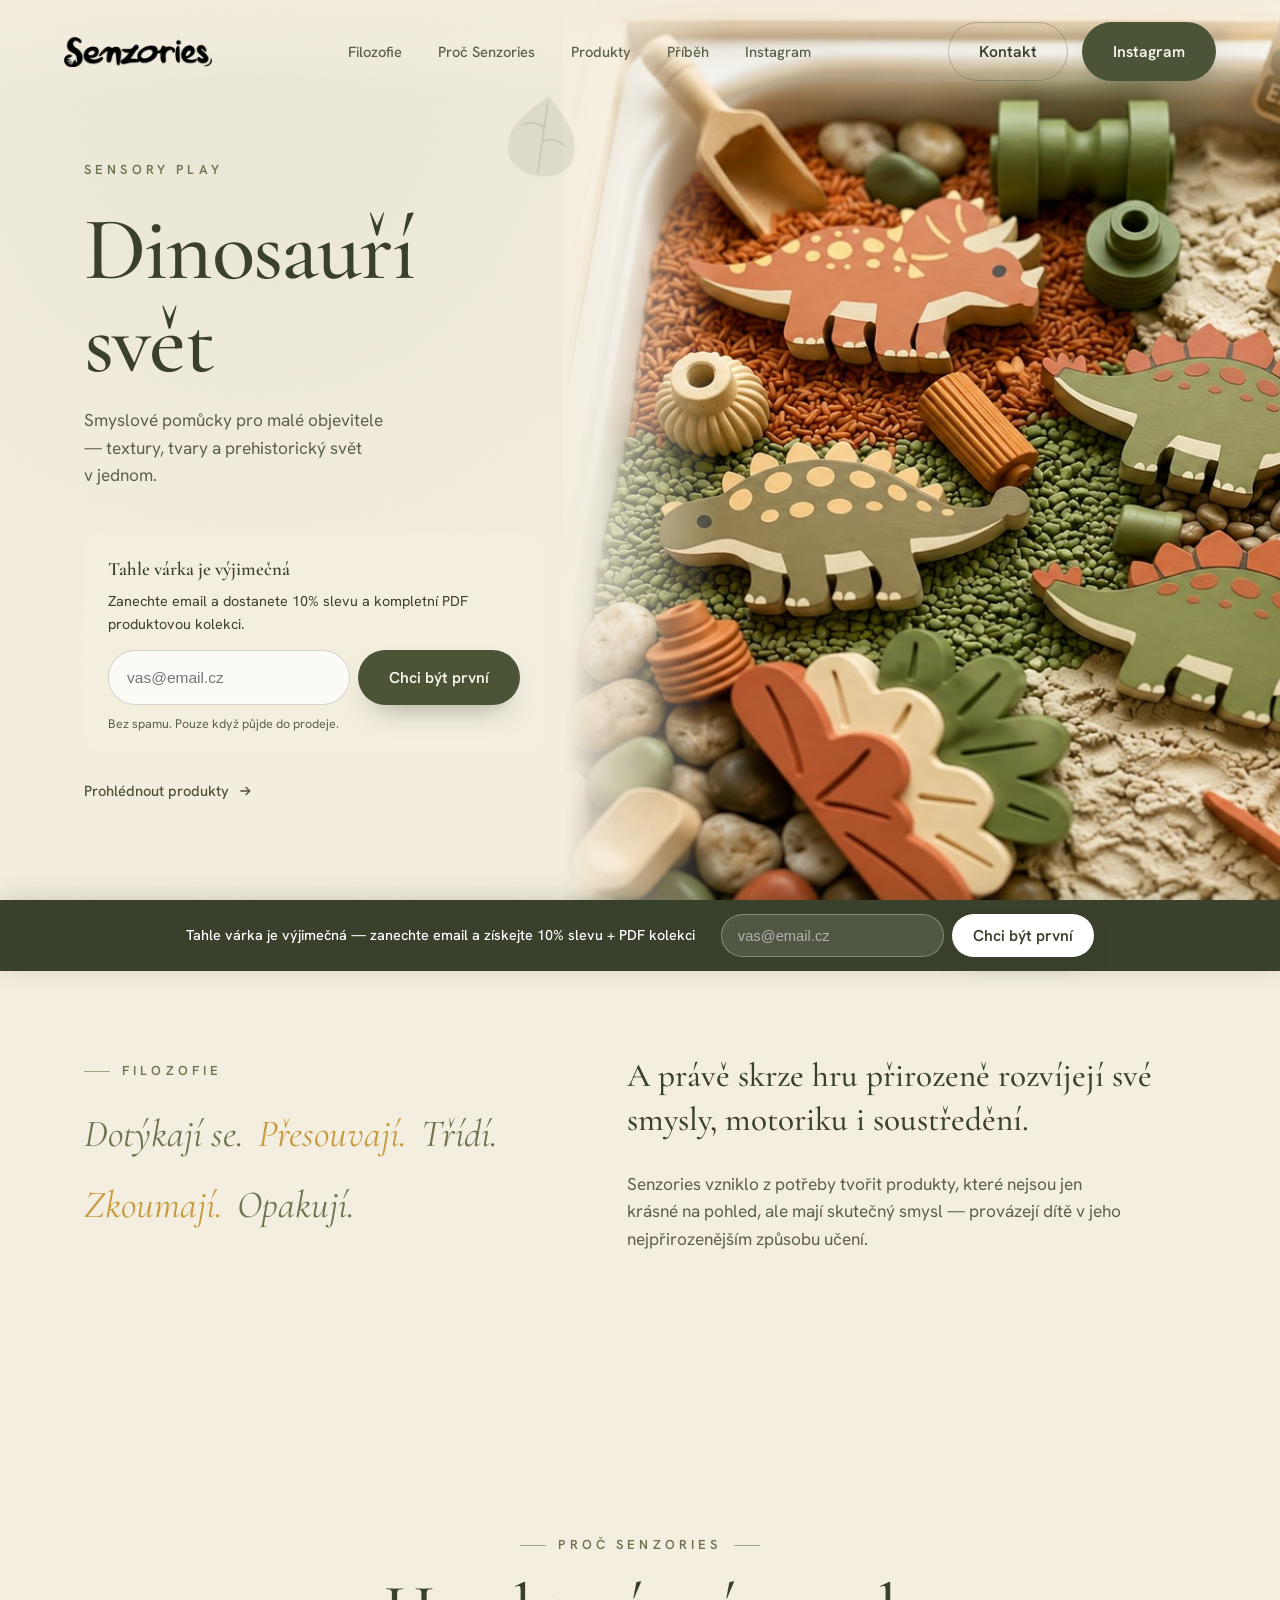
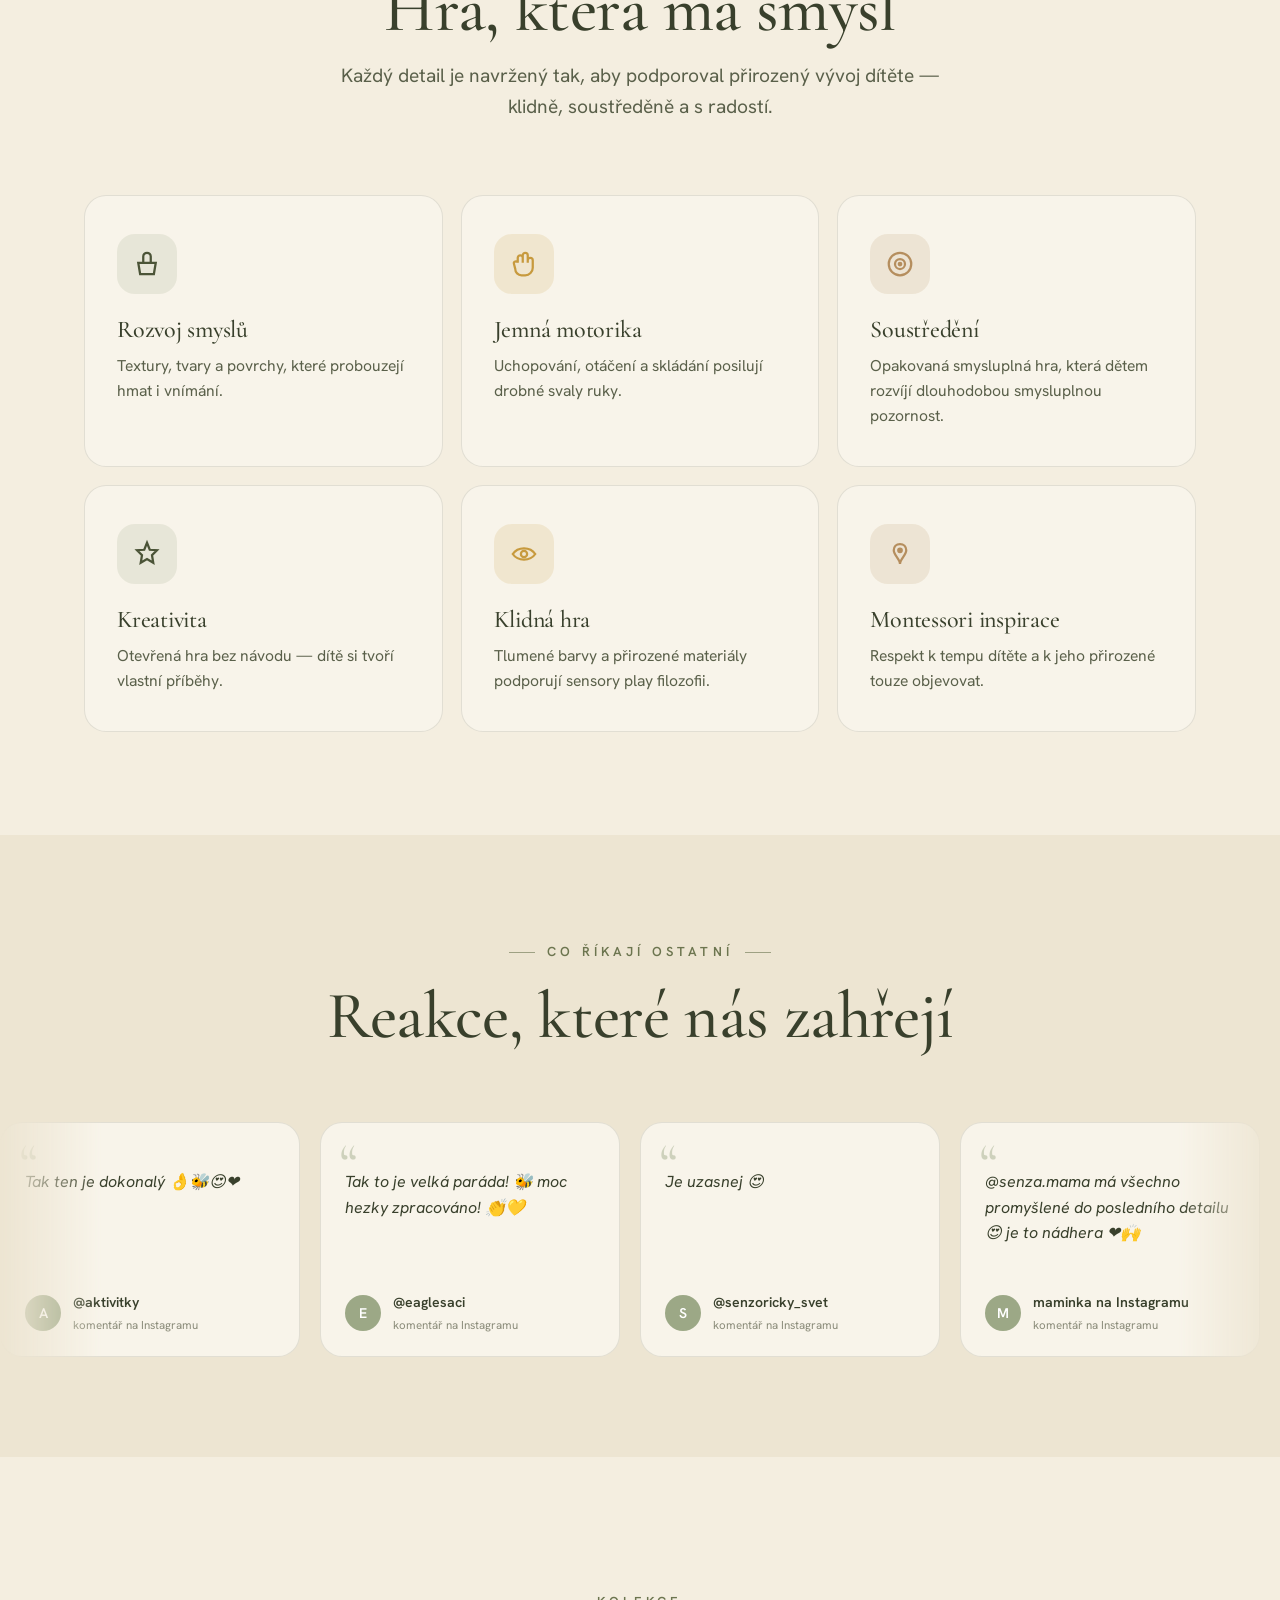
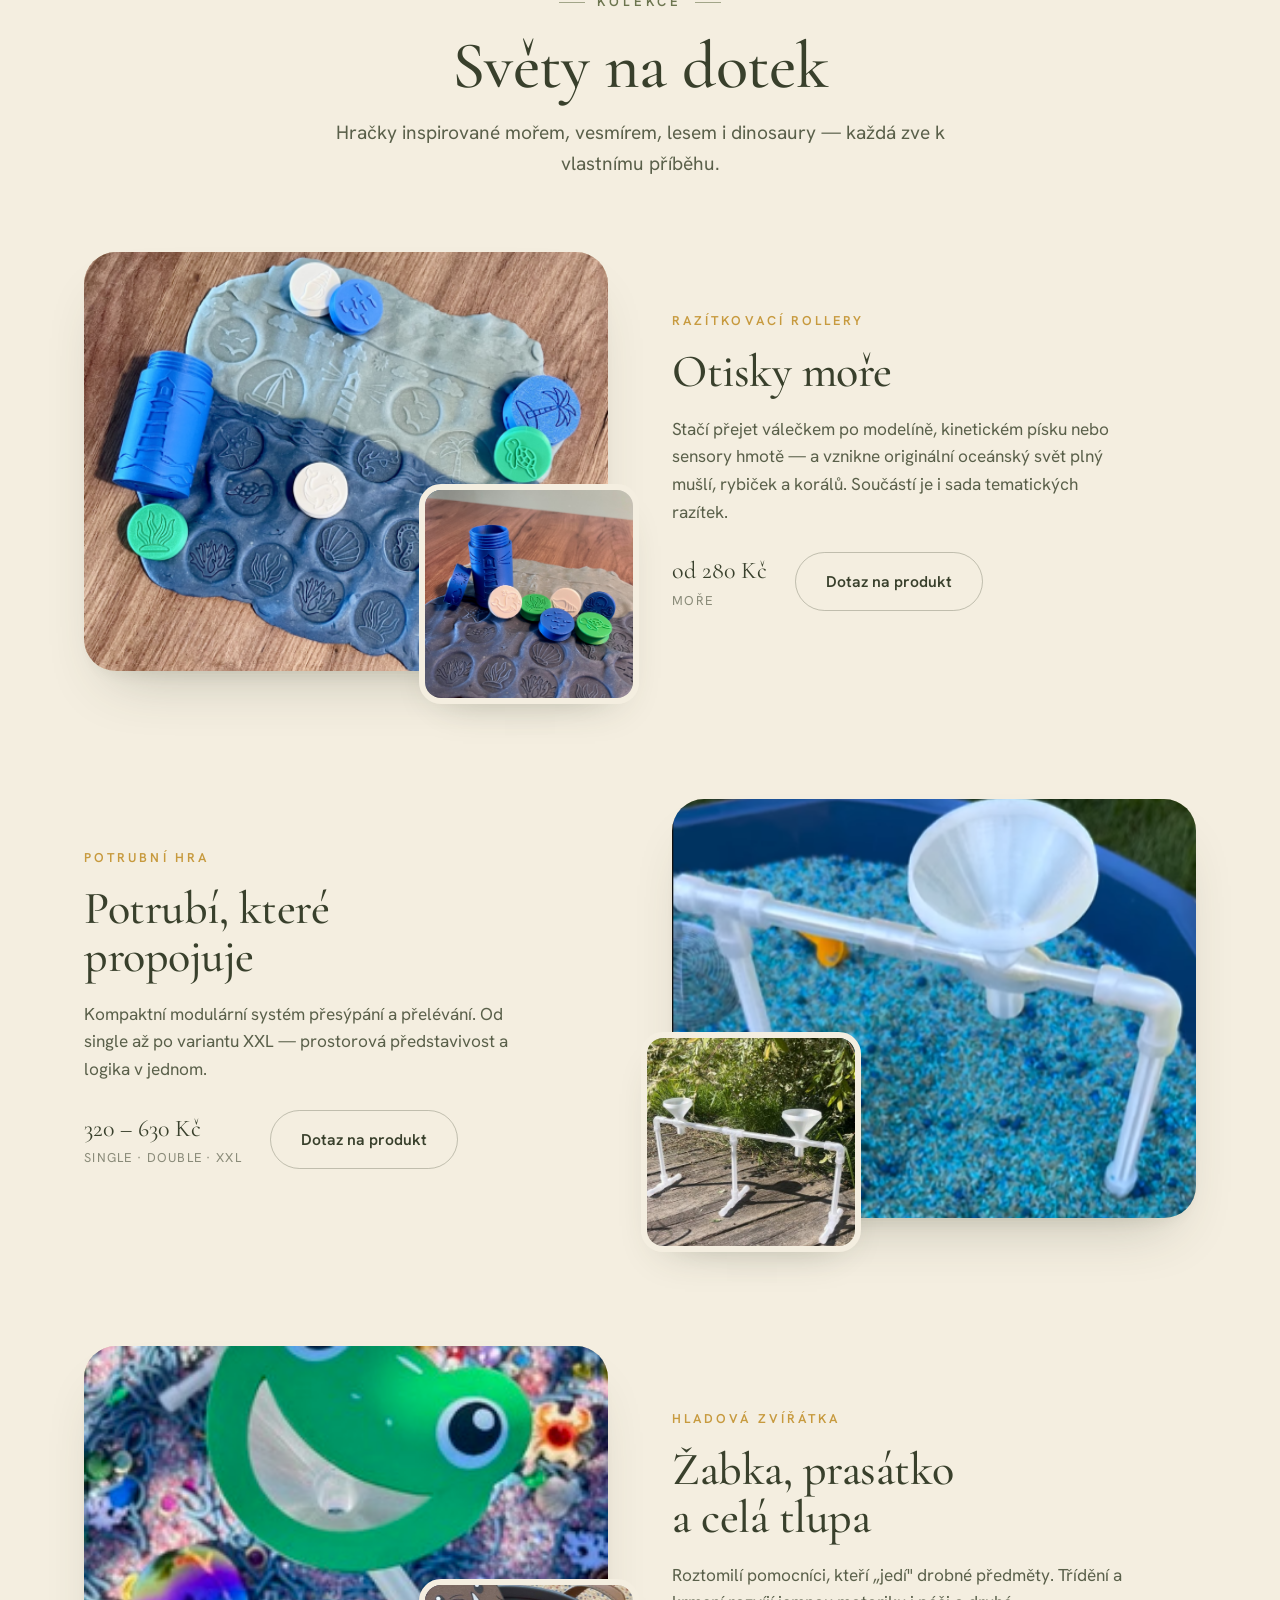
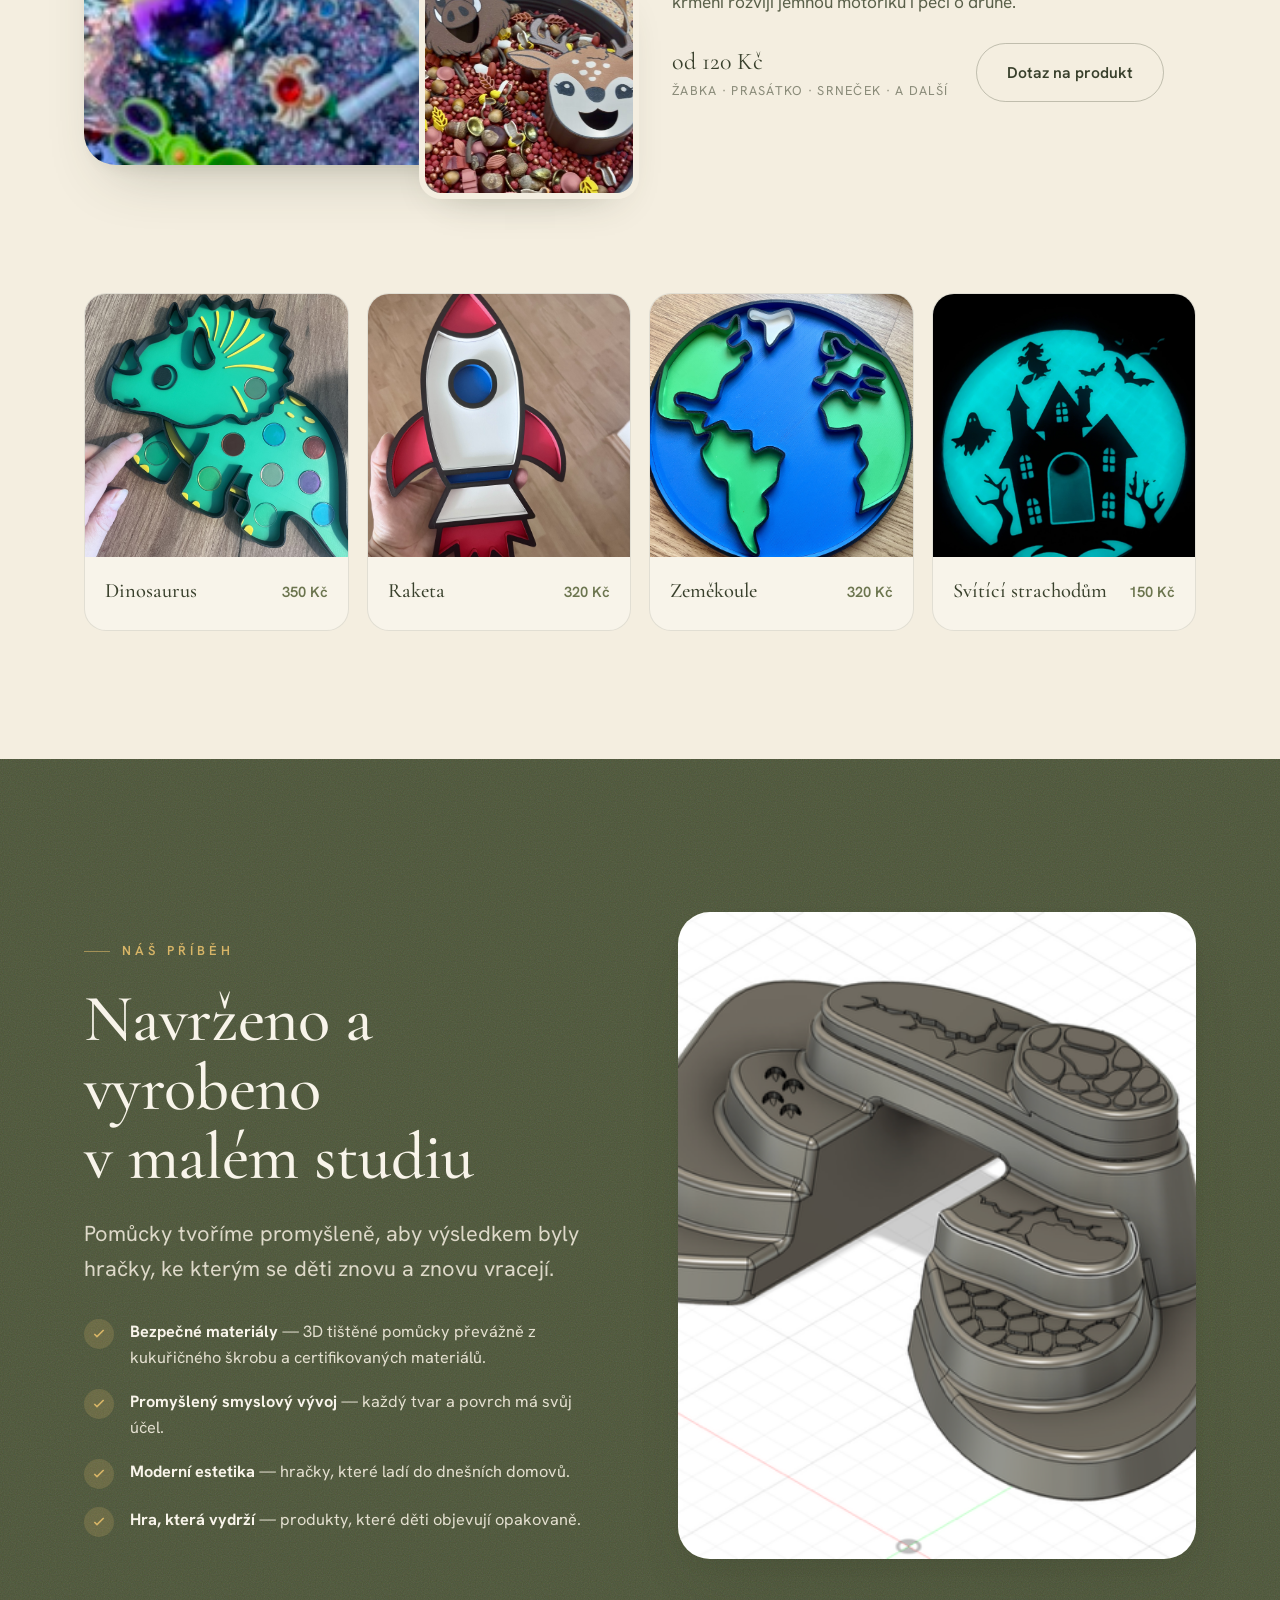
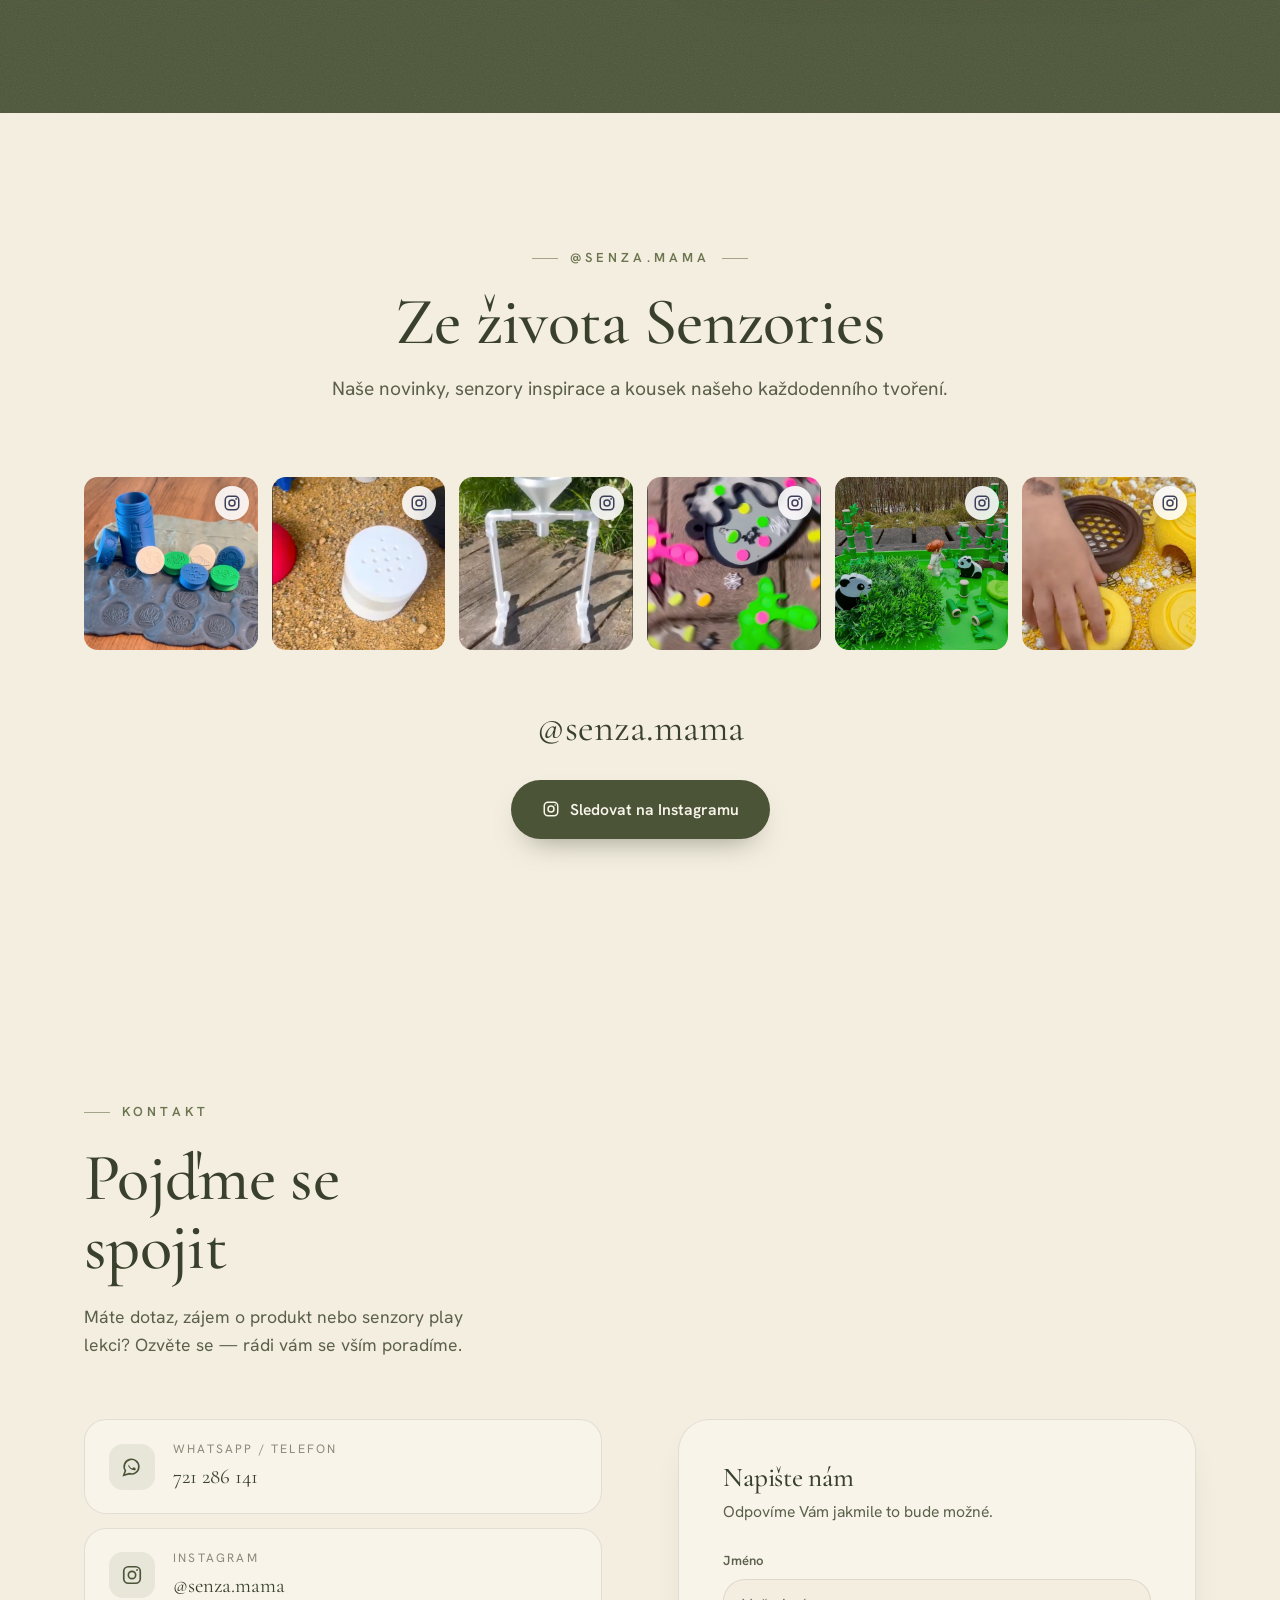
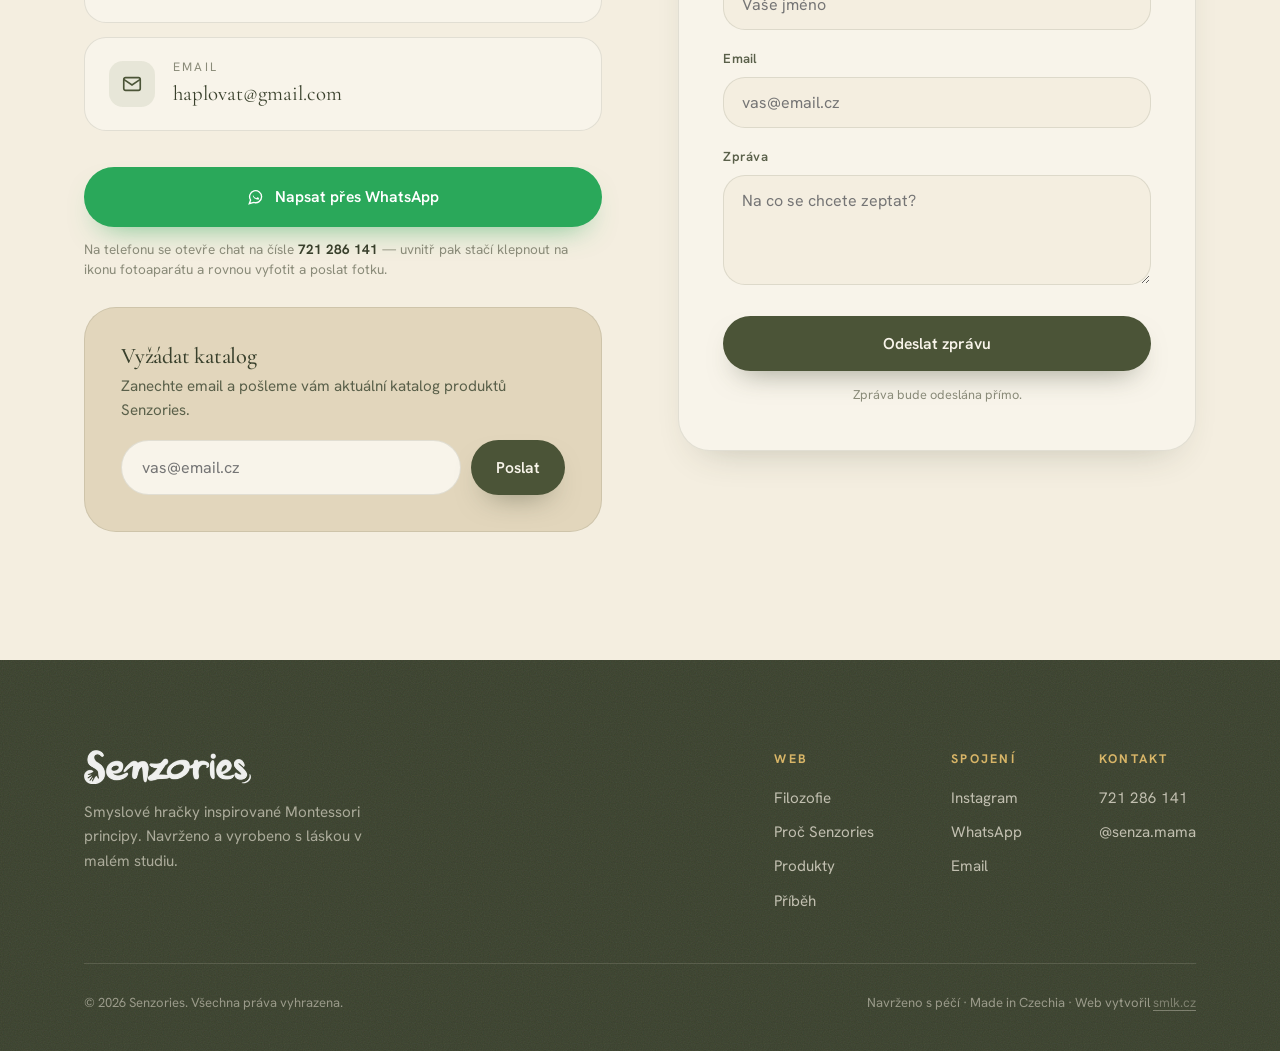
==== index.html @ 8b0cc053 "Oprava katalogového formuláře — přesměrování na dekujeme.html s PDF Co-Authored-By: Claude Sonnet 4." ====
<!DOCTYPE html>
<html lang="cs">
<head>
<!-- Google tag (gtag.js) -->
<script async src="https://www.googletagmanager.com/gtag/js?id=G-P4Y4MSS44J"></script>
<script>
  window.dataLayer = window.dataLayer || [];
  function gtag(){dataLayer.push(arguments);}
  gtag('js', new Date());
  gtag('config', 'G-P4Y4MSS44J');
</script>
<meta charset="UTF-8">
<meta name="viewport" content="width=device-width, initial-scale=1.0">
<title>Senzories — Smyslové hračky inspirované Montessori</title>
<meta name="description" content="Senzories — smyslové a tactilní hračky inspirované Montessori principy. Navrženo a vyrobeno v malém studiu pro dětskou zvídavost, soustředění a radost z objevování.">
<link rel="canonical" href="https://senzories.cz/">
<meta name="theme-color" content="#F4EEE0">
<link rel="icon" href="assets/logo.png" type="image/png">
<!-- Open Graph -->
<meta property="og:type" content="website">
<meta property="og:url" content="https://senzories.cz/">
<meta property="og:title" content="Senzories — Smyslové hračky inspirované Montessori">
<meta property="og:description" content="Smyslové a tactilní hračky pro malé objevitele. Navrženo a vyrobeno v malém studiu s láskou.">
<meta property="og:image" content="https://senzories.cz/assets/hero-dino.jpg">
<meta property="og:image:width" content="1078">
<meta property="og:image:height" content="931">
<meta property="og:locale" content="cs_CZ">
<!-- Twitter / X -->
<meta name="twitter:card" content="summary_large_image">
<meta name="twitter:title" content="Senzories — Smyslové hračky inspirované Montessori">
<meta name="twitter:description" content="Smyslové a tactilní hračky pro malé objevitele. Navrženo a vyrobeno v malém studiu s láskou.">
<meta name="twitter:image" content="https://senzories.cz/assets/hero-dino.jpg">
<!-- Schema.org -->
<script type="application/ld+json">
{
  "@context": "https://schema.org",
  "@type": "LocalBusiness",
  "name": "Senzories",
  "description": "Smyslové a tactilní hračky inspirované Montessori principy. Navrženo a vyrobeno v malém studiu.",
  "url": "https://senzories.cz/",
  "image": "https://senzories.cz/assets/hero-dino.jpg",
  "sameAs": ["https://www.instagram.com/senza.mama/"],
  "email": "pohankao@gmail.com",
  "inLanguage": "cs"
}
</script>
<template id="__bundler_thumbnail" data-bg-color="#F4EEE0">
  <svg viewBox="0 0 1200 800" xmlns="http://www.w3.org/2000/svg">
    <rect width="1200" height="800" fill="#F4EEE0"/>
    <path d="M600 150C520 230 448 294 448 390c0 72 56 128 152 128s152-56 152-128c0-96-72-160-152-240Z" fill="#9CA886" opacity="0.6"/>
    <path d="M600 190v300" stroke="#4B5437" stroke-width="6" opacity="0.5"/>
    <text x="600" y="620" font-family="Georgia, serif" font-size="86" font-style="italic" fill="#39402C" text-anchor="middle">Senzories</text>
    <text x="600" y="680" font-family="sans-serif" font-size="26" letter-spacing="8" fill="#6C754F" text-anchor="middle">SMYSLOVÉ HRAČKY</text>
  </svg>
</template>
<link rel="stylesheet" href="styles.css">
<script src="assets/image-slot.js"></script>
</head>
<body>

<!-- ============ STICKY CTA BAR ============ -->
<div class="sticky-bar" id="stickyBar" aria-hidden="true">
  <p class="sticky-bar-text">Tahle várka je výjimečná — zanechte email a získejte 10% slevu + PDF kolekci</p>
  <form class="sticky-bar-form" id="stickyBarForm" name="newsletter-sticky" method="POST" action="/dekujeme.html" data-netlify="true" netlify-honeypot="bot-field">
    <input type="hidden" name="form-name" value="newsletter-sticky">
    <input type="hidden" name="subject" value="Dinopark 30.5.2026">
    <p class="hidden"><label>Nevyplňujte<input name="bot-field" title="Nevyplňujte"></label></p>
    <input type="email" name="email" placeholder="vas@email.cz" required aria-label="Váš e-mail">
    <button type="submit" class="btn btn-primary">Chci být první</button>
  </form>
  <p class="sticky-bar-ok" id="stickyBarOk">Výborně! Ozveme se jako první.</p>
</div>

<!-- ============ NAV ============ -->
<nav class="nav">
  <a class="nav-logo" href="#domov"><img src="assets/logo.png" alt="Senzories"></a>
  <div class="nav-links">
    <a href="#filozofie">Filozofie</a>
    <a href="#proc">Proč Senzories</a>
    <a href="#produkty">Produkty</a>
    <a href="#pribeh">Příběh</a>
    <a href="#instagram">Instagram</a>
  </div>
  <div class="nav-cta">
    <a href="#kontakt" class="btn btn-ghost">Kontakt</a>
    <a href="https://www.instagram.com/senza.mama/" target="_blank" rel="noopener" class="btn btn-primary">Instagram</a>
    <button class="nav-burger" aria-label="Menu" aria-expanded="false"><span></span><span></span><span></span></button>
  </div>
</nav>
<div class="nav-mobile" id="navMobile" aria-hidden="true">
  <a href="#filozofie">Filozofie</a>
  <a href="#proc">Proč Senzories</a>
  <a href="#produkty">Produkty</a>
  <a href="#pribeh">Příběh</a>
  <a href="#instagram">Instagram</a>
  <a href="#kontakt" class="btn btn-primary nav-mobile-cta">Kontakt</a>
</div>

<!-- ============ HERO ============ -->
<header class="hero" id="domov">
  <div class="hero-photo reveal">
    <img src="assets/hero-dino.jpg" alt="Smyslový tác Dinosauří svět — 3D tištěné hračky">
  </div>

  <svg class="hero-leaf leaf-a float" data-par="0.05" data-rot="rotate(8deg)" viewBox="0 0 100 100" fill="none" aria-hidden="true">
    <path d="M50 4C30 24 12 40 12 64c0 18 14 32 38 32s38-14 38-32C88 40 70 24 50 4Z" fill="currentColor" opacity="0.45"/>
    <path d="M50 12v80M50 40c-10-6-18-4-26 2M50 56c10-6 18-4 26 2" stroke="#4B5437" stroke-width="1.6" opacity="0.4"/>
  </svg>

  <div class="wrap">
    <div class="hero-copy">
      <span class="eyebrow reveal" style="--no-line:1">Sensory play</span>
      <h1 class="display reveal d1">Dinosauří<br>svět</h1>
      <p class="lead reveal d2">Smyslové pomůcky pro malé objevitele — textury, tvary a prehistorický svět v jednom.</p>

      <div class="hero-signup reveal d3">
        <p class="hero-signup-title">Tahle várka je výjimečná</p>
        <p class="hero-signup-label">Zanechte email a dostanete 10% slevu a kompletní PDF produktovou kolekci.</p>
        <form class="hero-signup-form" id="heroSignupForm" name="newsletter" method="POST" action="/dekujeme.html" data-netlify="true" netlify-honeypot="bot-field">
          <input type="hidden" name="form-name" value="newsletter">
          <input type="hidden" name="subject" value="Dinopark 30.5.2026">
          <p class="hidden"><label>Nevyplňujte<input name="bot-field" title="Nevyplňujte"></label></p>
          <input type="email" name="email" placeholder="vas@email.cz" required aria-label="Váš e-mail">
          <button type="submit" class="btn btn-primary">Chci být první</button>
        </form>
        <p class="hero-signup-note">Bez spamu. Pouze když půjde do prodeje.</p>
        <p class="hero-signup-ok" id="heroSignupOk">Výborně! Ozveme se jako první. 🎉</p>
      </div>

      <a href="#produkty" class="hero-link reveal d4">
        Prohlédnout produkty
        <svg viewBox="0 0 24 24" fill="none" stroke="currentColor" stroke-width="2" aria-hidden="true"><path d="M5 12h14M13 6l6 6-6 6"/></svg>
      </a>
    </div>
  </div>
</header>

<!-- ============ PHILOSOPHY ============ -->
<section class="philosophy" id="filozofie">
  <div class="wrap">
    <div class="phil-grid">
      <div class="reveal">
        <span class="eyebrow">Filozofie</span>
        <div class="verbs">
          <span class="verb">Dotýkají se.</span>
          <span class="verb">Přesouvají.</span>
          <span class="verb">Třídí.</span>
          <span class="verb">Zkoumají.</span>
          <span class="verb">Opakují.</span>
        </div>
      </div>
      <div class="reveal d1">
        <p class="phil-quote">A právě skrze hru přirozeně rozvíjejí své smysly, motoriku i soustředění.</p>
        <p class="phil-sub">Senzories vzniklo z potřeby tvořit produkty, které nejsou jen krásné na pohled, ale mají skutečný smysl — provázejí dítě v jeho nejpřirozenějším způsobu učení.</p>
      </div>
    </div>
  </div>
</section>

<!-- ============ BENEFITS ============ -->
<section class="benefits" id="proc">
  <div class="wrap">
    <div class="section-head">
      <span class="eyebrow reveal">Proč Senzories</span>
      <h2 class="h2 reveal d1">Hra, která má smysl</h2>
      <p class="lead reveal d2">Každý detail je navržený tak, aby podporoval přirozený vývoj dítěte — klidně, soustředěně a s radostí.</p>
    </div>
    <div class="bene-grid">
      <div class="bene-card reveal">
        <div class="bene-ic"><svg viewBox="0 0 24 24" fill="none" stroke="currentColor" stroke-width="1.8"><path d="M9 11V6a3 3 0 0 1 6 0v5M5 11h14l-1.5 9h-11L5 11Z"/></svg></div>
        <h3>Rozvoj smyslů</h3>
        <p>Textury, tvary a povrchy, které probouzejí hmat i vnímání.</p>
      </div>
      <div class="bene-card reveal d1">
        <div class="bene-ic"><svg viewBox="0 0 24 24" fill="none" stroke="currentColor" stroke-width="1.8"><path d="M7 11V7a2 2 0 0 1 4 0M11 11V5a2 2 0 0 1 4 0v6M15 9a2 2 0 0 1 4 0v6a6 6 0 0 1-6 6H10a5 5 0 0 1-5-5l-1-4a1.5 1.5 0 0 1 3-1"/></svg></div>
        <h3>Jemná motorika</h3>
        <p>Uchopování, otáčení a skládání posilují drobné svaly ruky.</p>
      </div>
      <div class="bene-card reveal d2">
        <div class="bene-ic"><svg viewBox="0 0 24 24" fill="none" stroke="currentColor" stroke-width="1.8"><circle cx="12" cy="12" r="9"/><circle cx="12" cy="12" r="4"/><circle cx="12" cy="12" r="1" fill="currentColor"/></svg></div>
        <h3>Soustředění</h3>
        <p>Opakovaná smysluplná hra, která dětem rozvíjí dlouhodobou smysluplnou pozornost.</p>
      </div>
      <div class="bene-card reveal">
        <div class="bene-ic"><svg viewBox="0 0 24 24" fill="none" stroke="currentColor" stroke-width="1.8"><path d="M12 3l2.2 5.6L20 9l-4 4 1 6-5-3-5 3 1-6-4-4 5.8-.4L12 3Z"/></svg></div>
        <h3>Kreativita</h3>
        <p>Otevřená hra bez návodu — dítě si tvoří vlastní příběhy.</p>
      </div>
      <div class="bene-card reveal d1">
        <div class="bene-ic"><svg viewBox="0 0 24 24" fill="none" stroke="currentColor" stroke-width="1.8"><path d="M3 12c4-6 14-6 18 0-4 6-14 6-18 0Z"/><circle cx="12" cy="12" r="2.5"/></svg></div>
        <h3>Klidná hra</h3>
        <p>Tlumené barvy a přirozené materiály podporují sensory play filozofii.</p>
      </div>
      <div class="bene-card reveal d2">
        <div class="bene-ic"><svg viewBox="0 0 24 24" fill="none" stroke="currentColor" stroke-width="1.8"><path d="M12 4c3 0 5 2 5 5 0 4-5 7-5 11 0-4-5-7-5-11 0-3 2-5 5-5Z"/><circle cx="12" cy="9" r="1.4" fill="currentColor"/></svg></div>
        <h3>Montessori inspirace</h3>
        <p>Respekt k tempu dítěte a k jeho přirozené touze objevovat.</p>
      </div>
    </div>
  </div>
</section>

<!-- ============ TESTIMONIALS ============ -->
<section class="testimonials">
  <div class="wrap">
    <div class="section-head">
      <span class="eyebrow reveal">Co říkají ostatní</span>
      <h2 class="h2 reveal d1">Reakce, které nás zahřejí</h2>
    </div>
  </div>
  <div class="testi-track-wrap">
    <div class="testi-track" id="testiTrack">
      <div class="testi-card"><p class="testi-quote">Tak ten je dokonalý 👌🐝😍❤️</p><div class="testi-author"><span class="testi-avatar">A</span><div><span class="testi-handle">@aktivitky</span><span class="testi-source">komentář na Instagramu</span></div></div></div>
      <div class="testi-card"><p class="testi-quote">Tak to je velká paráda! 🐝 moc hezky zpracováno! 👏💛</p><div class="testi-author"><span class="testi-avatar">E</span><div><span class="testi-handle">@eaglesaci</span><span class="testi-source">komentář na Instagramu</span></div></div></div>
      <div class="testi-card"><p class="testi-quote">Je uzasnej 😍</p><div class="testi-author"><span class="testi-avatar">S</span><div><span class="testi-handle">@senzoricky_svet</span><span class="testi-source">komentář na Instagramu</span></div></div></div>
      <div class="testi-card"><p class="testi-quote">@senza.mama má všechno promyšlené do posledního detailu 😍 je to nádhera ❤️🙌</p><div class="testi-author"><span class="testi-avatar">M</span><div><span class="testi-handle">maminka na Instagramu</span><span class="testi-source">komentář na Instagramu</span></div></div></div>
      <div class="testi-card"><p class="testi-quote">Tohle uklidňuje syna 😍</p><div class="testi-author"><span class="testi-avatar">M</span><div><span class="testi-handle">maminka na Instagramu</span><span class="testi-source">komentář na Instagramu</span></div></div></div>
      <div class="testi-card"><p class="testi-quote">Tak to je naprostá bomba!!! 👏👏👏😍😍😍</p><div class="testi-author"><span class="testi-avatar">M</span><div><span class="testi-handle">maminka na Instagramu</span><span class="testi-source">komentář na Instagramu</span></div></div></div>
      <div class="testi-card"><p class="testi-quote">Máte to opět propracované do posledního detailu 😊👏 Moc děkujeme, že můžeme být součástí ❤️</p><div class="testi-author"><span class="testi-avatar">V</span><div><span class="testi-handle">@veseloryze</span><span class="testi-source">komentář na Instagramu</span></div></div></div>
      <div class="testi-card"><p class="testi-quote">Nádherné a velmi uklidňující ❤️❤️</p><div class="testi-author"><span class="testi-avatar">M</span><div><span class="testi-handle">maminka na Instagramu</span><span class="testi-source">komentář na Instagramu</span></div></div></div>
      <div class="testi-card"><p class="testi-quote">Tak to je fakt pecka 😍😍😍</p><div class="testi-author"><span class="testi-avatar">M</span><div><span class="testi-handle">maminka na Instagramu</span><span class="testi-source">komentář na Instagramu</span></div></div></div>
      <div class="testi-card"><p class="testi-quote">To je úžasný 🤩🤩🤩</p><div class="testi-author"><span class="testi-avatar">M</span><div><span class="testi-handle">maminka na Instagramu</span><span class="testi-source">komentář na Instagramu</span></div></div></div>
      <div class="testi-card"><p class="testi-quote">So many wonderful activities! 💛</p><div class="testi-author"><span class="testi-avatar">M</span><div><span class="testi-handle">maminka na Instagramu</span><span class="testi-source">komentář na Instagramu</span></div></div></div>
      <div class="testi-card"><p class="testi-quote">Kde sa dajú zakúpiť? 😍</p><div class="testi-author"><span class="testi-avatar">M</span><div><span class="testi-handle">maminka na Instagramu</span><span class="testi-source">komentář na Instagramu</span></div></div></div>
    </div>
  </div>
</section>

<!-- ============ PRODUCT SHOWCASE ============ -->
<section class="showcase" id="produkty">
  <div class="wrap">
    <div class="section-head">
      <span class="eyebrow reveal">Kolekce</span>
      <h2 class="h2 reveal d1">Světy na dotek</h2>
      <p class="lead reveal d2">Hračky inspirované mořem, vesmírem, lesem i dinosaury — každá zve k vlastnímu příběhu.</p>
    </div>

    <!-- block 1 -->
    <div class="show-block">
      <div class="show-media reveal">
        <div class="main"><img loading="lazy" src="assets/img/razitkovaci_roller.png" alt="Razítkovací rollery — detail" class="img-fill"></div>
        <div class="inset"><img loading="lazy" src="assets/img/razitkovaci_roller_detail.png" alt="Detail textury" class="img-fill"></div>
      </div>
      <div class="reveal d1">
        <div class="show-tag">Razítkovací rollery</div>
        <h3>Otisky moře
</h3>
        <p>Stačí přejet válečkem po modelíně, kinetickém písku nebo sensory hmotě — a vznikne originální oceánský svět plný mušlí, rybiček a korálů. Součástí je i sada tematických razítek.</p>
        <div class="show-meta" style="align-items: flex-start; justify-content: flex-start; flex-direction: row">
          <div class="show-price" style="text-align: justify">od 280 Kč<small>MOŘE </small></div>
          <a href="#kontakt" class="btn btn-ghost" style="text-align: right; justify-content: flex-end; align-items: baseline; flex-direction: row">Dotaz na produkt</a>
        </div>
      </div>
    </div>

    <!-- block 2 -->
    <div class="show-block rev">
      <div class="show-media reveal">
        <div class="main"><img loading="lazy" src="assets/img/potrubi.png" alt="Potrubí — sestava" class="img-fill"></div>
        <div class="inset"><img loading="lazy" src="assets/img/potrubi_double-img-4032.jpg" alt="Detail spoje" class="img-fill"></div>
      </div>
      <div class="reveal d1">
        <div class="show-tag">Potrubní hra</div>
        <h3>Potrubí, které<br>propojuje</h3>
        <p>Kompaktní modulární systém přesýpání a přelévání. Od single až po variantu XXL — prostorová představivost a logika v jednom.</p>
        <div class="show-meta">
          <div class="show-price">320 – 630 Kč<small>Single · Double · XXL</small></div>
          <a href="#kontakt" class="btn btn-ghost">Dotaz na produkt</a>
        </div>
      </div>
    </div>

    <!-- block 3 -->
    <div class="show-block">
      <div class="show-media reveal">
        <div class="main"><img loading="lazy" src="assets/img/zaba_123650291.jpeg" alt="Hladová zvířátka — kompozice" class="img-fill"></div>
        <div class="inset"><img loading="lazy" src="assets/img/prasatko.jpg" alt="Detail zvířátka" class="img-fill"></div>
      </div>
      <div class="reveal d1">
        <div class="show-tag">Hladová zvířátka</div>
        <h3>Žabka, prasátko<br>a celá tlupa</h3>
        <p>Roztomilí pomocníci, kteří „jedí" drobné předměty. Třídění a krmení rozvíjí jemnou motoriku i péči o druhé.</p>
        <div class="show-meta">
          <div class="show-price">od 120 Kč<small>Žabka · Prasátko · Srneček · a další</small></div>
          <a href="#kontakt" class="btn btn-ghost">Dotaz na produkt</a>
        </div>
      </div>
    </div>
  </div>
</section>

<!-- ============ MINI COLLECTION ============ -->
<section class="collection">
  <div class="wrap">
    <div class="coll-grid">
      <div class="prod reveal">
        <div class="ph"><img loading="lazy" src="assets/img/dinosaur-img-0985.png" alt="Dinosaurus" class="img-fill"></div>
        <div class="prod-body"><h4>Dinosaurus</h4><span class="price">350 Kč</span></div>
      </div>
      <div class="prod reveal d1">
        <div class="ph"><img loading="lazy" src="assets/img/raketa-img-0257.png" alt="Raketa" class="img-fill"></div>
        <div class="prod-body"><h4>Raketa</h4><span class="price">320 Kč</span></div>
      </div>
      <div class="prod reveal d2">
        <div class="ph"><img loading="lazy" src="assets/img/zemekoule.png" alt="Zeměkoule" class="img-fill"></div>
        <div class="prod-body"><h4>Zeměkoule</h4><span class="price">320 Kč</span></div>
      </div>
      <div class="prod reveal d3">
        <div class="ph"><img loading="lazy" src="assets/img/svitici_strachodum.png" alt="Svítící strachodům" class="img-fill"></div>
        <div class="prod-body"><h4>Svítící strachodům</h4><span class="price">150 Kč</span></div>
      </div>
    </div>
  </div>
</section>

<!-- ============ BRAND STORY ============ -->
<section class="story" id="pribeh">
  <div class="wrap">
    <div class="story-grid">
      <div class="reveal">
        <span class="eyebrow">Náš příběh</span>
        <h2 class="h2">Navrženo a vyrobeno<br>v malém studiu</h2>
        <p class="story-lead">Pomůcky tvoříme promyšleně, aby výsledkem byly hračky, ke kterým se děti znovu a znovu vracejí.</p>
        <div class="story-points">
          <div class="story-point">
            <span class="tick"><svg viewBox="0 0 24 24" fill="none" stroke="currentColor" stroke-width="2.4"><path d="M5 12l4 4 10-10"/></svg></span>
            <p><b>Bezpečné materiály</b> — 3D tištěné pomůcky převážně z kukuřičného škrobu a certifikovaných materiálů.</p>
          </div>
          <div class="story-point">
            <span class="tick"><svg viewBox="0 0 24 24" fill="none" stroke="currentColor" stroke-width="2.4"><path d="M5 12l4 4 10-10"/></svg></span>
            <p><b>Promyšlený smyslový vývoj</b> — každý tvar a povrch má svůj účel.</p>
          </div>
          <div class="story-point">
            <span class="tick"><svg viewBox="0 0 24 24" fill="none" stroke="currentColor" stroke-width="2.4"><path d="M5 12l4 4 10-10"/></svg></span>
            <p><b>Moderní estetika</b> — hračky, které ladí do dnešních domovů.</p>
          </div>
          <div class="story-point">
            <span class="tick"><svg viewBox="0 0 24 24" fill="none" stroke="currentColor" stroke-width="2.4"><path d="M5 12l4 4 10-10"/></svg></span>
            <p><b>Hra, která vydrží</b> — produkty, které děti objevují opakovaně.</p>
          </div>
        </div>
      </div>
      <div class="story-media reveal d1">
        <img loading="lazy" src="assets/img/Snschody.png" alt="Fotka z výroby / studia" class="img-fill">
      </div>
    </div>
  </div>
</section>

<!-- ============ INSTAGRAM ============ -->
<section class="insta" id="instagram">
  <div class="wrap">
    <div class="section-head">
      <span class="eyebrow reveal">@senza.mama</span>
      <h2 class="h2 reveal d1">Ze života Senzories</h2>
      <p class="lead reveal d2">Naše novinky, senzory inspirace a kousek našeho každodenního tvoření.</p>
    </div>
    <div class="insta-grid">
      <a class="insta-cell reveal" href="https://www.instagram.com/reel/DLS0bi1MNeO/" target="_blank" rel="noopener" aria-label="Otevřít na Instagramu"><img loading="lazy" src="assets/IG img/ig1.jpg" alt="Instagram 1" class="img-fill"><span class="insta-badge"><svg viewBox="0 0 24 24" aria-hidden="true"><rect x="3" y="3" width="18" height="18" rx="5" fill="none" stroke="currentColor" stroke-width="2"/><circle cx="12" cy="12" r="4" fill="none" stroke="currentColor" stroke-width="2"/><circle cx="17.5" cy="6.5" r="1.2" fill="currentColor"/></svg></span></a>
      <a class="insta-cell reveal d1" href="https://www.instagram.com/reel/DMVV_rctfyB/" target="_blank" rel="noopener" aria-label="Otevřít na Instagramu"><img loading="lazy" src="assets/IG img/ig2.jpg" alt="Instagram 2" class="img-fill"><span class="insta-badge"><svg viewBox="0 0 24 24" aria-hidden="true"><rect x="3" y="3" width="18" height="18" rx="5" fill="none" stroke="currentColor" stroke-width="2"/><circle cx="12" cy="12" r="4" fill="none" stroke="currentColor" stroke-width="2"/><circle cx="17.5" cy="6.5" r="1.2" fill="currentColor"/></svg></span></a>
      <a class="insta-cell reveal d2" href="https://www.instagram.com/reel/DNGrMxFM7Ze/" target="_blank" rel="noopener" aria-label="Otevřít na Instagramu"><img loading="lazy" src="assets/IG img/ig3.jpg" alt="Instagram 3" class="img-fill"><span class="insta-badge"><svg viewBox="0 0 24 24" aria-hidden="true"><rect x="3" y="3" width="18" height="18" rx="5" fill="none" stroke="currentColor" stroke-width="2"/><circle cx="12" cy="12" r="4" fill="none" stroke="currentColor" stroke-width="2"/><circle cx="17.5" cy="6.5" r="1.2" fill="currentColor"/></svg></span></a>
      <a class="insta-cell reveal d3" href="https://www.instagram.com/reel/DNq6tQMI7UV/" target="_blank" rel="noopener" aria-label="Otevřít na Instagramu"><img loading="lazy" src="assets/IG img/ig4.jpg" alt="Instagram 4" class="img-fill"><span class="insta-badge"><svg viewBox="0 0 24 24" aria-hidden="true"><rect x="3" y="3" width="18" height="18" rx="5" fill="none" stroke="currentColor" stroke-width="2"/><circle cx="12" cy="12" r="4" fill="none" stroke="currentColor" stroke-width="2"/><circle cx="17.5" cy="6.5" r="1.2" fill="currentColor"/></svg></span></a>
      <a class="insta-cell reveal d4" href="https://www.instagram.com/p/DVLmeY6CBFl/" target="_blank" rel="noopener" aria-label="Otevřít na Instagramu"><img loading="lazy" src="assets/IG img/ig5.jpg" alt="Instagram 5" class="img-fill"><span class="insta-badge"><svg viewBox="0 0 24 24" aria-hidden="true"><rect x="3" y="3" width="18" height="18" rx="5" fill="none" stroke="currentColor" stroke-width="2"/><circle cx="12" cy="12" r="4" fill="none" stroke="currentColor" stroke-width="2"/><circle cx="17.5" cy="6.5" r="1.2" fill="currentColor"/></svg></span></a>
      <a class="insta-cell reveal d5" href="https://www.instagram.com/reel/DYhNKevof_Y/" target="_blank" rel="noopener" aria-label="Otevřít na Instagramu"><img loading="lazy" src="assets/IG img/ig6.jpg" alt="Instagram 6" class="img-fill"><span class="insta-badge"><svg viewBox="0 0 24 24" aria-hidden="true"><rect x="3" y="3" width="18" height="18" rx="5" fill="none" stroke="currentColor" stroke-width="2"/><circle cx="12" cy="12" r="4" fill="none" stroke="currentColor" stroke-width="2"/><circle cx="17.5" cy="6.5" r="1.2" fill="currentColor"/></svg></span></a>
    </div>
    <div class="insta-cta reveal">
      <p class="insta-handle">@senza.mama</p>
      <a href="https://www.instagram.com/senza.mama/" target="_blank" rel="noopener" class="btn btn-primary">
        <svg viewBox="0 0 24 24" fill="none" stroke="currentColor" stroke-width="2"><rect x="3" y="3" width="18" height="18" rx="5"/><circle cx="12" cy="12" r="4"/><circle cx="17.5" cy="6.5" r="1" fill="currentColor" stroke="none"/></svg>
        Sledovat na Instagramu
      </a>
    </div>
  </div>
</section>

<!-- ============ CONTACT ============ -->
<section class="contact" id="kontakt">
  <div class="wrap">
    <div class="contact-head reveal">
      <span class="eyebrow">Kontakt</span>
      <h2 class="h2">Pojďme se spojit</h2>
      <p class="contact-lead">Máte dotaz, zájem o produkt nebo senzory play lekci? Ozvěte se — rádi vám se vším poradíme.</p>
    </div>
    <div class="contact-grid">
      <div class="reveal">
        <div class="contact-rows">
          <a class="contact-row" href="https://wa.me/420721286141?text=Dobr%C3%BD%20den%2C%20m%C3%A1m%20z%C3%A1jem%20o%20hra%C4%8Dky%20Senzories." target="_blank" rel="noopener">
            <span class="ic"><svg viewBox="0 0 24 24" fill="none" stroke="currentColor" stroke-width="1.8"><path d="M3 21l1.8-5A8 8 0 1 1 9 19.2L3 21Z"/><path d="M8.5 9.5c.5 2 2 3.5 4 4l1.2-1.2 2 .8.4 2.2c-3 .8-7-1-8.5-5l1.5-.6Z" fill="currentColor" stroke="none"/></svg></span>
            <div><div class="lbl">WhatsApp / Telefon</div><div class="val">721 286 141</div></div>
          </a>
          <a class="contact-row" href="https://www.instagram.com/senza.mama/" target="_blank" rel="noopener">
            <span class="ic"><svg viewBox="0 0 24 24" fill="none" stroke="currentColor" stroke-width="1.8"><rect x="3" y="3" width="18" height="18" rx="5"/><circle cx="12" cy="12" r="4"/><circle cx="17.5" cy="6.5" r="1" fill="currentColor" stroke="none"/></svg></span>
            <div><div class="lbl">Instagram</div><div class="val">@senza.mama</div></div>
          </a>
          <a class="contact-row" href="mailto:haplovat@gmail.com">
            <span class="ic"><svg viewBox="0 0 24 24" fill="none" stroke="currentColor" stroke-width="1.8"><rect x="3" y="5" width="18" height="14" rx="2"/><path d="M3 7l9 6 9-6"/></svg></span>
            <div><div class="lbl">Email</div><div class="val">haplovat@gmail.com</div></div>
          </a>
        </div>

        <!-- whatsapp CTA -->
        <div class="wa-cta reveal d1">
          <a class="btn btn-whatsapp" href="https://wa.me/420721286141?text=Dobr%C3%BD%20den%2C%20m%C3%A1m%20dotaz%20k%20hra%C4%8Dk%C3%A1m%20Senzories.%20P%C5%99ikl%C3%A1d%C3%A1m%20fotku%3A" target="_blank" rel="noopener">
            <svg viewBox="0 0 24 24" fill="none" stroke="currentColor" stroke-width="1.8" aria-hidden="true"><path d="M3 21l1.8-5A8 8 0 1 1 9 19.2L3 21Z"/><path d="M8.5 9.5c.5 2 2 3.5 4 4l1.2-1.2 2 .8.4 2.2c-3 .8-7-1-8.5-5l1.5-.6Z" fill="currentColor" stroke="none"/></svg>
            Napsat přes WhatsApp
          </a>
          <p class="wa-note">Na telefonu se otevře chat na čísle <b>721 286 141</b> — uvnitř pak stačí klepnout na ikonu fotoaparátu a rovnou vyfotit a poslat fotku.</p>
        </div>

        <!-- catalog -->
        <div class="catalog reveal d1">
          <h3>Vyžádat katalog</h3>
          <p>Zanechte email a pošleme vám aktuální katalog produktů Senzories.</p>
          <form class="catalog-form" id="catalogForm" name="katalog" method="POST" data-netlify="true" netlify-honeypot="bot-field">
            <input type="hidden" name="form-name" value="katalog">
            <input type="hidden" name="subject" value="Dinopark 30.5.2026">
            <p class="hidden"><label>Nevyplňujte<input name="bot-field" title="Nevyplňujte"></label></p>
            <input type="email" name="cemail" placeholder="vas@email.cz" required>
            <button type="submit" class="btn btn-primary">Poslat</button>
          </form>
        </div>
      </div>

      <!-- form -->
      <div class="reveal d1">
        <form class="card-form" id="contactForm" name="kontakt" method="POST" data-netlify="true" netlify-honeypot="bot-field">
          <input type="hidden" name="form-name" value="kontakt">
          <input type="hidden" name="subject" value="Dinopark 30.5.2026">
          <p class="hidden" style="display:none"><input name="bot-field"></p>
          <h3>Napište nám</h3>
          <p class="sub">Odpovíme Vám jakmile to bude možné.</p>
          <div class="field">
            <label for="name">Jméno</label>
            <input type="text" id="name" name="name" placeholder="Vaše jméno" required>
          </div>
          <div class="field">
            <label for="email">Email</label>
            <input type="email" id="email" name="email" placeholder="vas@email.cz" required>
          </div>
          <div class="field">
            <label for="message">Zpráva</label>
            <textarea id="message" name="message" placeholder="Na co se chcete zeptat?" required></textarea>
          </div>
          <button type="submit" class="btn btn-primary">Odeslat zprávu</button>
          <p class="form-note">Zpráva bude odeslána přímo.</p>
          <p class="form-ok">Děkujeme! Otevře se váš e-mailový klient s předvyplněnou zprávou.</p>
        </form>
      </div>
    </div>
  </div>
</section>

<!-- ============ FOOTER ============ -->
<footer class="footer">
  <div class="wrap">
    <div class="footer-top">
      <div class="footer-logo">
        <img src="assets/logo.png" alt="Senzories">
        <p>Smyslové hračky inspirované Montessori principy. Navrženo a vyrobeno s láskou v malém studiu.</p>
      </div>
      <div class="footer-cols">
        <div class="footer-col">
          <h5>Web</h5>
          <a href="#filozofie">Filozofie</a>
          <a href="#proc">Proč Senzories</a>
          <a href="#produkty">Produkty</a>
          <a href="#pribeh">Příběh</a>
        </div>
        <div class="footer-col">
          <h5>Spojení</h5>
          <a href="https://www.instagram.com/senza.mama/" target="_blank" rel="noopener">Instagram</a>
          <a href="https://wa.me/420721286141" target="_blank" rel="noopener">WhatsApp</a>
          <a href="mailto:haplovat@gmail.com">Email</a>
        </div>
        <div class="footer-col">
          <h5>Kontakt</h5>
          <p>721 286 141</p>
          <p>@senza.mama</p>
        </div>
      </div>
    </div>
    <div class="footer-bottom">
      <span>© 2026 Senzories. Všechna práva vyhrazena.</span>
      <span>Navrženo s péčí · Made in Czechia · Web vytvořil <a href="https://smlk.cz" target="_blank" rel="noopener" class="footer-credit">smlk.cz</a></span>
    </div>
  </div>
</footer>

<script src="main.js"></script>
</body>
</html>
---- styles.css ----
/* ============================================================
   SENZORIES — premium sensory toy brand
   Apple × Montessori × Scandinavian
   ============================================================ */

@import url('https://fonts.googleapis.com/css2?family=Cormorant+Garamond:ital,wght@0,400;0,500;0,600;1,400;1,500&family=Hanken+Grotesk:wght@300;400;500;600;700&display=swap');

.hidden { display: none !important; }

:root {
  /* ---- palette: vintage sage / olive / mustard / cream ---- */
  --paper:        #F4EEE0;   /* warm cream base       */
  --paper-2:      #EDE5D2;   /* soft beige            */
  --sand:         #E2D6BC;   /* warm sand             */
  --linen:        #F8F4EA;   /* lightest paper / card */
  --sage:         #9CA886;   /* sage green            */
  --sage-soft:    #B7C0A4;   /* faded botanical       */
  --olive:        #6C754F;   /* dusty olive           */
  --olive-deep:   #4B5437;   /* deep botanical green  */
  --forest:       #39402C;   /* near-black green      */
  --mustard:      #C79A3E;   /* muted mustard         */
  --mustard-soft: #D8B567;   /* faded mustard         */
  --wood:         #B58E5E;   /* natural wood          */
  --clay:         #B98E6B;

  --ink:          #39402C;
  --ink-soft:     #5A604A;
  --muted:        #8A8B79;
  --line:         rgba(57,64,44,0.12);

  --serif: 'Cormorant Garamond', Georgia, serif;
  --sans:  'Hanken Grotesk', system-ui, sans-serif;

  --maxw: 1240px;
  --gut: clamp(22px, 5vw, 80px);

  --r-lg: 32px;
  --r-md: 22px;
  --r-sm: 14px;
  --r-pill: 100px;

  --shadow-soft: 0 30px 60px -28px rgba(57,64,44,0.30), 0 10px 24px -16px rgba(57,64,44,0.18);
  --shadow-card: 0 18px 40px -24px rgba(57,64,44,0.32);
}

* { box-sizing: border-box; margin: 0; padding: 0; }

html { scroll-behavior: smooth; }

body {
  font-family: var(--sans);
  color: var(--ink);
  background: var(--paper);
  line-height: 1.6;
  font-weight: 400;
  -webkit-font-smoothing: antialiased;
  overflow-x: hidden;
  /* subtle recycled-paper grain */
  background-image:
    radial-gradient(circle at 20% 12%, rgba(183,192,164,0.16), transparent 42%),
    radial-gradient(circle at 88% 0%, rgba(216,181,103,0.12), transparent 38%);
  background-attachment: fixed;
}

/* paper grain overlay */
body::before {
  content: "";
  position: fixed; inset: 0;
  pointer-events: none;
  z-index: 1;
  opacity: 0.5;
  mix-blend-mode: multiply;
  background-image: url("data:image/svg+xml,%3Csvg xmlns='http://www.w3.org/2000/svg' width='160' height='160'%3E%3Cfilter id='n'%3E%3CfeTurbulence type='fractalNoise' baseFrequency='0.9' numOctaves='2' stitchTiles='stitch'/%3E%3CfeColorMatrix type='saturate' values='0'/%3E%3C/filter%3E%3Crect width='100%25' height='100%25' filter='url(%23n)' opacity='0.05'/%3E%3C/svg%3E");
}

img { max-width: 100%; display: block; }
a { color: inherit; text-decoration: none; }
button { font-family: inherit; cursor: pointer; }

.wrap { max-width: var(--maxw); margin: 0 auto; padding-inline: var(--gut); }

section { position: relative; z-index: 2; }

/* ---------- type ---------- */
.eyebrow {
  font-size: 13px;
  letter-spacing: 0.32em;
  text-transform: uppercase;
  font-weight: 600;
  color: var(--olive);
  display: inline-flex;
  align-items: center;
  gap: 12px;
}
.eyebrow::before {
  content: "";
  width: 26px; height: 1px;
  background: var(--olive);
  opacity: 0.6;
}

h1, h2, h3 { font-family: var(--serif); font-weight: 500; line-height: 1.04; letter-spacing: -0.01em; color: var(--forest); }

.display {
  font-size: clamp(3.2rem, 9vw, 7.6rem);
  font-weight: 500;
  letter-spacing: -0.02em;
}
.h2 { font-size: clamp(2.4rem, 5.2vw, 4.4rem); }
.h3 { font-size: clamp(1.6rem, 2.6vw, 2.3rem); }

.lead {
  font-size: clamp(1.12rem, 1.5vw, 1.35rem);
  color: var(--ink-soft);
  max-width: 56ch;
  text-wrap: pretty;
}

em, .it { font-style: italic; }

/* ---------- buttons ---------- */
.btn {
  display: inline-flex; align-items: center; gap: 10px;
  padding: 16px 30px;
  border-radius: 100px;
  font-size: 0.98rem;
  font-weight: 600;
  border: 1px solid transparent;
  transition: transform .35s cubic-bezier(.2,.7,.2,1), background .3s, color .3s, box-shadow .3s;
  white-space: nowrap;
}
.btn svg { width: 18px; height: 18px; }
.btn-primary {
  background: var(--olive-deep);
  color: var(--linen);
  box-shadow: 0 14px 30px -16px rgba(57,64,44,0.6);
}
.btn-primary:hover { background: var(--forest); transform: translateY(-3px); }
.btn-ghost {
  background: transparent;
  color: var(--forest);
  border-color: rgba(57,64,44,0.28);
}
.btn-ghost:hover { background: rgba(57,64,44,0.06); transform: translateY(-3px); }
.btn-light {
  background: var(--linen);
  color: var(--forest);
}
.btn-light:hover { transform: translateY(-3px); box-shadow: var(--shadow-card); }

/* ============================================================
   STICKY CTA BAR
   ============================================================ */
.sticky-bar {
  position: fixed; bottom: 0; left: 0; right: 0; z-index: 200;
  background: var(--forest);
  display: flex; align-items: center; justify-content: center;
  gap: clamp(12px, 2vw, 32px); flex-wrap: wrap;
  padding: 14px clamp(16px, 4vw, 48px);
  transform: translateY(100%);
  transition: transform .4s cubic-bezier(.4,0,.2,1);
  box-shadow: 0 -4px 24px rgba(57,64,44,0.18);
}
.sticky-bar.visible { transform: translateY(0); }
.sticky-bar-text {
  color: #fff; font-size: 0.9rem; font-weight: 500;
  white-space: nowrap; flex-shrink: 0;
}
.sticky-bar-form { display: flex; gap: 8px; flex-wrap: nowrap; }
.sticky-bar-form input[type="email"] {
  padding: 10px 16px; border-radius: var(--r-pill);
  border: 1.5px solid rgba(255,255,255,0.3);
  background: rgba(255,255,255,0.12); color: #fff;
  font-size: 0.92rem; outline: none; min-width: 200px;
  transition: border-color .2s, background .2s;
}
.sticky-bar-form input[type="email"]::placeholder { color: rgba(255,255,255,0.55); }
.sticky-bar-form input[type="email"]:focus { border-color: rgba(255,255,255,0.7); background: rgba(255,255,255,0.2); }
.sticky-bar-form .btn-primary { background: #fff; color: var(--forest); white-space: nowrap; padding: 10px 20px; }
.sticky-bar-form .btn-primary:hover { background: var(--linen); }
.sticky-bar-ok { display: none; color: #fff; font-size: 0.9rem; font-weight: 500; }
@media (max-width: 640px) {
  .sticky-bar { flex-direction: column; gap: 10px; padding: 16px; }
  .sticky-bar-text { white-space: normal; text-align: center; font-size: 0.85rem; }
  .sticky-bar-form { width: 100%; }
  .sticky-bar-form input[type="email"] { flex: 1; min-width: 0; }
}

/* ============================================================
   NAV
   ============================================================ */
.nav {
  position: fixed; top: 0; left: 0; right: 0;
  z-index: 100;
  display: flex; align-items: center; justify-content: space-between;
  padding: 22px var(--gut);
  transition: background .4s, padding .4s, box-shadow .4s, backdrop-filter .4s;
}
.nav.scrolled {
  background: rgba(244,238,224,0.82);
  backdrop-filter: blur(16px) saturate(1.2);
  padding-block: 14px;
  box-shadow: 0 1px 0 var(--line);
}
.nav::after {
  content: ""; position: absolute; inset: 0; z-index: -1;
  background: linear-gradient(180deg, rgba(244,238,224,0.92), rgba(244,238,224,0));
  transition: opacity .4s;
}
.nav.scrolled::after { opacity: 0; }
.nav-logo img { height: 30px; width: auto; }
.nav-links { display: flex; align-items: center; gap: 36px; }
.nav-links a {
  font-size: 0.92rem; font-weight: 500; color: var(--ink-soft);
  position: relative; transition: color .25s;
}
.nav-links a::after {
  content: ""; position: absolute; left: 0; bottom: -6px;
  width: 0; height: 1.5px; background: var(--olive); transition: width .3s;
}
.nav-links a:hover { color: var(--forest); }
.nav-links a:hover::after { width: 100%; }
.nav-cta { display: flex; align-items: center; gap: 14px; }
.nav-burger { display: none; flex-direction: column; gap: 5px; background: none; border: 0; padding: 8px; cursor: pointer; }
.nav-burger span { width: 24px; height: 2px; background: var(--forest); border-radius: 2px; transition: .3s; }
.nav-burger.open span:nth-child(1) { transform: translateY(7px) rotate(45deg); }
.nav-burger.open span:nth-child(2) { opacity: 0; transform: scaleX(0); }
.nav-burger.open span:nth-child(3) { transform: translateY(-7px) rotate(-45deg); }
.nav-links a.active { color: var(--forest); }
.nav-links a.active::after { width: 100%; }
.nav-mobile {
  display: flex; position: fixed; top: 0; left: 0; right: 0; z-index: 90;
  background: rgba(244,238,224,0.97);
  -webkit-backdrop-filter: blur(20px);
  backdrop-filter: blur(20px);
  padding: 90px 32px 36px;
  flex-direction: column; gap: 6px;
  box-shadow: 0 8px 32px rgba(57,64,44,0.12);
  transform: translateY(-100%);
  transition: transform .35s cubic-bezier(.4,0,.2,1);
  pointer-events: none;
}
.nav-mobile.open { transform: translateY(0); pointer-events: all; }
.nav-mobile a {
  font-size: 1.2rem; font-weight: 500; color: var(--forest);
  padding: 14px 0; border-bottom: 1px solid var(--line);
  text-decoration: none; transition: color .2s;
}
.nav-mobile a:last-child { border-bottom: none; }
.nav-mobile-cta { margin-top: 8px; justify-content: center; }

/* ============================================================
   HERO
   ============================================================ */
.hero {
  min-height: 100svh;
  padding-top: 140px;
  padding-bottom: 80px;
  display: flex; align-items: center;
  position: relative;
  overflow: hidden;
}
/* full-bleed tray photo on the right */
.hero-photo {
  position: absolute; top: 0; right: 0; bottom: 0;
  width: 56%;
  z-index: 1;
}
.hero-photo img { width: 100%; height: 100%; object-fit: cover; object-position: 30% center; }
.hero-photo::before {
  content: ""; position: absolute; inset: 0 auto 0 0; width: 22%;
  background: linear-gradient(90deg, var(--paper), transparent);
  z-index: 2; pointer-events: none;
}
.hero .wrap { position: relative; z-index: 3; width: 100%; }
.hero-copy { max-width: 46%; }
.hero-copy .eyebrow { margin-bottom: 22px; }
.hero-copy .eyebrow::before { display: none; }
.hero-copy .display { margin-bottom: 18px; font-size: clamp(3rem, 7vw, 6.6rem); }
.hero-wave { width: 110px; height: 12px; display: block; margin-bottom: 26px; }
.hero-copy .lead { margin-bottom: 32px; font-size: clamp(1.05rem, 1.35vw, 1.22rem); max-width: 30ch; }

.hero-chips { display: flex; gap: clamp(18px, 2.4vw, 34px); margin-bottom: 38px; flex-wrap: wrap; }
.chip { display: flex; flex-direction: column; align-items: center; gap: 10px; text-align: center; width: 72px; }
.chip-ic {
  width: 56px; height: 56px; border-radius: 50%;
  display: grid; place-items: center;
  background: rgba(156,168,134,0.18);
  color: var(--olive-deep);
  transition: transform .35s, background .35s;
}
.chip-ic svg { width: 26px; height: 26px; }
.chip:hover .chip-ic { transform: translateY(-4px); background: rgba(156,168,134,0.3); }
.chip p { font-size: 0.82rem; line-height: 1.25; color: var(--ink-soft); font-weight: 500; }

.hero-link {
  display: inline-flex; align-items: center; gap: 8px; margin-top: 28px;
  font-size: 0.92rem; font-weight: 500; color: var(--olive-deep);
  text-decoration: none; transition: gap .2s, color .2s;
}
.hero-link svg { width: 16px; height: 16px; transition: transform .2s; }
.hero-link:hover { color: var(--forest); gap: 12px; }
.hero-link:hover svg { transform: translateX(3px); }

.hero-signup {
  margin-top: 44px;
  background: rgba(244,238,224,0.82);
  -webkit-backdrop-filter: blur(8px);
  backdrop-filter: blur(8px);
  border-radius: 16px;
  padding: 20px 24px 16px;
  max-width: 460px;
}
.hero-signup-title {
  font-family: var(--serif); font-size: 1.18rem; font-weight: 600;
  color: var(--forest); margin-bottom: 6px;
}
.hero-signup-label { font-size: 0.9rem; color: var(--ink); margin-bottom: 14px; }
.hero-signup-note { font-size: 0.78rem; color: var(--ink-soft); margin-top: 10px; }
.hero-signup-ok { display: none; font-size: 0.95rem; color: var(--olive-deep); font-weight: 500; margin-top: 12px; }
.hero-signup-form { display: flex; gap: 8px; flex-wrap: nowrap; align-items: stretch; max-width: 420px; }
.hero-signup-form input[type="email"] {
  flex: 1 1 200px; padding: 13px 18px;
  border: 1.5px solid rgba(75,84,55,0.22);
  border-radius: var(--r-pill); background: rgba(255,255,255,0.72);
  font-size: 0.97rem; color: var(--ink); outline: none;
  transition: border-color .2s, background .2s;
  -webkit-backdrop-filter: blur(6px);
  backdrop-filter: blur(6px);
}
.hero-signup-form input[type="email"]:focus { border-color: var(--olive-deep); background: #fff; }
.hero-signup-form .btn-primary { white-space: nowrap; }

.hero-leaf { position: absolute; pointer-events: none; color: var(--sage); z-index: 2; }
.leaf-a { top: 92px; left: 39%; width: 88px; opacity: 0.5; }

/* ============================================================
   PHILOSOPHY
   ============================================================ */
.philosophy { padding: clamp(90px, 12vw, 170px) 0; }
.phil-grid { display: grid; grid-template-columns: 0.9fr 1.1fr; gap: clamp(40px, 6vw, 100px); align-items: start; }
.phil-grid .eyebrow { margin-bottom: 22px; }
.verbs {
  display: flex; flex-wrap: wrap; gap: 10px 14px; margin-bottom: 36px;
}
.verb {
  font-family: var(--serif); font-style: italic;
  font-size: clamp(1.5rem, 3vw, 2.4rem); color: var(--olive);
}
.verb:nth-child(even) { color: var(--mustard); }
.phil-quote {
  font-family: var(--serif);
  font-size: clamp(1.5rem, 2.6vw, 2.15rem);
  line-height: 1.34;
  color: var(--forest);
  font-weight: 500;
  margin-bottom: 28px;
  text-wrap: pretty;
}
.phil-sub { font-size: 1.08rem; color: var(--ink-soft); max-width: 50ch; }

/* ============================================================
   BENEFITS
   ============================================================ */
.benefits { padding: clamp(60px, 8vw, 110px) 0; }
.section-head { text-align: center; margin-bottom: clamp(48px, 6vw, 72px); }
.section-head .eyebrow { justify-content: center; margin-bottom: 18px; }
.section-head .eyebrow::after { content: ""; width: 26px; height: 1px; background: var(--olive); opacity: 0.6; }
.section-head .lead { margin: 18px auto 0; text-align: center; }

.bene-grid {
  display: grid;
  grid-template-columns: repeat(3, 1fr);
  gap: 18px;
}
.bene-card {
  background: var(--linen);
  border: 1px solid var(--line);
  border-radius: var(--r-md);
  padding: 38px 32px;
  transition: transform .5s cubic-bezier(.2,.7,.2,1), box-shadow .5s, border-color .4s;
}
.bene-card:hover { transform: translateY(-8px); box-shadow: var(--shadow-card); border-color: transparent; }
.bene-ic {
  width: 60px; height: 60px; border-radius: 18px;
  display: grid; place-items: center; margin-bottom: 24px;
  background: rgba(156,168,134,0.18);
  color: var(--olive-deep);
}
.bene-ic svg { width: 30px; height: 30px; }
.bene-card:nth-child(3n+2) .bene-ic { background: rgba(199,154,62,0.16); color: var(--mustard); }
.bene-card:nth-child(3n) .bene-ic { background: rgba(181,142,94,0.16); color: var(--wood); }
.bene-card h3 { font-size: 1.5rem; margin-bottom: 10px; }
.bene-card p { font-size: 0.98rem; color: var(--ink-soft); }

/* ============================================================
   TESTIMONIALS
   ============================================================ */
.testimonials { padding: clamp(60px, 8vw, 100px) 0; background: var(--paper-2); overflow: hidden; }
.testi-track-wrap {
  position: relative; overflow: hidden; margin-top: 48px;
  /* fade edges */
  -webkit-mask-image: linear-gradient(90deg, transparent 0%, #000 8%, #000 92%, transparent 100%);
  mask-image: linear-gradient(90deg, transparent 0%, #000 8%, #000 92%, transparent 100%);
}
.testi-track {
  display: flex; gap: 20px;
  width: max-content;
  animation: testi-scroll 40s linear infinite;
  will-change: transform;
}
.testi-track-wrap:hover .testi-track { animation-play-state: paused; }
@keyframes testi-scroll {
  0%   { transform: translateX(0); }
  100% { transform: translateX(-50%); }
}
.testi-card {
  background: var(--linen); border-radius: var(--r-md);
  padding: 28px 24px 22px;
  position: relative;
  border: 1px solid var(--line);
  display: flex; flex-direction: column; justify-content: space-between; gap: 20px;
  width: 300px; flex-shrink: 0;
  transition: box-shadow .25s, transform .25s;
  cursor: default;
}
.testi-card:hover { box-shadow: 0 8px 28px rgba(57,64,44,0.12); transform: translateY(-3px); }
.testi-card::before {
  content: "\201C";
  position: absolute; top: 12px; left: 18px;
  font-family: var(--serif); font-size: 3.5rem; line-height: 1;
  color: var(--sage); opacity: 0.45; pointer-events: none;
}
.testi-quote {
  font-size: 1rem; line-height: 1.6; color: var(--ink);
  padding-top: 18px; font-style: italic;
}
.testi-author { display: flex; align-items: center; gap: 12px; }
.testi-avatar {
  width: 36px; height: 36px; border-radius: 50%;
  background: var(--sage); color: #fff;
  display: grid; place-items: center;
  font-size: 0.88rem; font-weight: 600; flex-shrink: 0;
}
.testi-handle { display: block; font-size: 0.88rem; font-weight: 600; color: var(--forest); }
.testi-source { display: block; font-size: 0.72rem; color: var(--muted); margin-top: 2px; }

/* ============================================================
   PRODUCT SHOWCASE
   ============================================================ */
.showcase { padding: clamp(80px, 10vw, 150px) 0; }
.show-block {
  display: grid;
  grid-template-columns: 1fr 1fr;
  gap: clamp(36px, 5vw, 88px);
  align-items: center;
  margin-bottom: clamp(80px, 10vw, 150px);
}
.show-block:last-child { margin-bottom: 0; }
.show-block.rev .show-media { order: 2; }
.show-tag { font-size: 0.8rem; letter-spacing: 0.24em; text-transform: uppercase; color: var(--mustard); font-weight: 600; margin-bottom: 16px; }
.show-block h3 { font-size: clamp(2rem, 3.6vw, 3.2rem); margin-bottom: 20px; }
.show-block p { font-size: 1.08rem; color: var(--ink-soft); max-width: 46ch; margin-bottom: 26px; }
.show-meta { display: flex; gap: 28px; flex-wrap: wrap; align-items: center; }
.show-price { font-family: var(--serif); font-size: 1.5rem; color: var(--forest); }
.show-price small { font-size: 0.8rem; color: var(--muted); font-family: var(--sans); display: block; letter-spacing: 0.1em; text-transform: uppercase; }

.show-media { position: relative; }
.show-media .main {
  aspect-ratio: 5/4; border-radius: var(--r-lg); overflow: hidden;
  box-shadow: var(--shadow-soft); background: var(--sand);
}
.show-media image-slot { width: 100%; height: 100%; }
.show-media .inset {
  position: absolute; width: 42%; aspect-ratio: 1;
  border-radius: var(--r-md); overflow: hidden;
  border: 6px solid var(--paper);
  box-shadow: var(--shadow-card);
  bottom: -8%; right: -6%;
}
.show-block.rev .show-media .inset { right: auto; left: -6%; }

/* mini product strip */
.collection { padding-bottom: clamp(80px, 10vw, 140px); }
.coll-grid {
  display: grid; grid-template-columns: repeat(4, 1fr); gap: 18px;
}
.prod {
  background: var(--linen); border-radius: var(--r-md);
  overflow: hidden; border: 1px solid var(--line);
  transition: transform .45s cubic-bezier(.2,.7,.2,1), box-shadow .45s;
}
.prod:hover { transform: translateY(-6px); box-shadow: var(--shadow-card); }
.prod .ph { aspect-ratio: 1; background: var(--sand); }
.prod image-slot { width: 100%; height: 100%; }
.prod-body { padding: 18px 20px 22px; display: flex; justify-content: space-between; align-items: baseline; gap: 10px; }
.prod-body h4 { font-family: var(--serif); font-size: 1.28rem; font-weight: 500; color: var(--forest); }
.prod-body .price { font-size: 0.92rem; font-weight: 600; color: var(--olive); white-space: nowrap; }

/* ============================================================
   BRAND STORY
   ============================================================ */
.story {
  background: var(--olive-deep);
  color: var(--paper);
  padding: clamp(90px, 12vw, 170px) 0;
  position: relative;
  overflow: hidden;
}
.story::before {
  content: ""; position: absolute; inset: 0; opacity: .14; pointer-events: none;
  background-image: url("data:image/svg+xml,%3Csvg xmlns='http://www.w3.org/2000/svg' width='160' height='160'%3E%3Cfilter id='n'%3E%3CfeTurbulence type='fractalNoise' baseFrequency='0.85' numOctaves='2'/%3E%3C/filter%3E%3Crect width='100%25' height='100%25' filter='url(%23n)'/%3E%3C/svg%3E");
}
.story .wrap { position: relative; z-index: 2; }
.story .eyebrow { color: var(--mustard-soft); }
.story .eyebrow::before { background: var(--mustard-soft); }
.story-grid { display: grid; grid-template-columns: 1fr 1fr; gap: clamp(40px, 6vw, 90px); align-items: center; }
.story h2 { color: var(--linen); margin: 22px 0 26px; }
.story-lead { font-size: clamp(1.15rem, 1.7vw, 1.4rem); color: rgba(244,238,224,0.86); margin-bottom: 32px; text-wrap: pretty; }
.story-points { display: grid; gap: 18px; }
.story-point { display: flex; gap: 16px; align-items: flex-start; }
.story-point .tick { flex: 0 0 auto; width: 30px; height: 30px; border-radius: 50%; display: grid; place-items: center; background: rgba(216,181,103,0.2); color: var(--mustard-soft); }
.story-point .tick svg { width: 16px; height: 16px; }
.story-point p { color: rgba(244,238,224,0.9); font-size: 1.02rem; }
.story-point b { color: var(--linen); }
.story-media { position: relative; border-radius: var(--r-lg); overflow: hidden; box-shadow: var(--shadow-soft); aspect-ratio: 4/5; background: var(--olive); }
.story-media image-slot { width: 100%; height: 100%; }

/* ============================================================
   INSTAGRAM
   ============================================================ */
.insta { padding: clamp(80px, 10vw, 150px) 0; }
.insta-grid { display: grid; grid-template-columns: repeat(6, 1fr); gap: 14px; margin-bottom: 48px; }
.insta-cell {
  aspect-ratio: 1; border-radius: var(--r-sm); overflow: hidden;
  position: relative; background: var(--sand);
  display: block; text-decoration: none;
  transition: transform .3s ease, box-shadow .3s ease;
  cursor: pointer;
}
.insta-cell:hover {
  transform: scale(1.04);
  box-shadow: 0 12px 32px rgba(57,64,44,0.22);
}
.insta-cell::after {
  content: ""; position: absolute; inset: 0;
  background: rgba(57,64,44,0.0);
  transition: background .3s; pointer-events: none;
}
.insta-cell:hover::after { background: rgba(57,64,44,0.25); }
.insta-cell image-slot { width: 100%; height: 100%; }
.insta-badge {
  position: absolute; top: 9px; right: 9px; z-index: 2;
  width: 34px; height: 34px; border-radius: 50%;
  display: flex; align-items: center; justify-content: center;
  background: rgba(255,255,255,0.88);
  -webkit-backdrop-filter: blur(4px);
  backdrop-filter: blur(4px);
  transition: background .2s, transform .2s;
  box-shadow: 0 2px 8px rgba(0,0,0,0.15);
}
.insta-cell:hover .insta-badge {
  background: #fff;
  transform: scale(1.12);
}
.insta-badge svg {
  width: 18px; height: 18px;
  color: #3d405b;
}
.insta-cta { text-align: center; }
.insta-handle { font-family: var(--serif); font-size: clamp(1.6rem,3vw,2.4rem); color: var(--forest); margin-bottom: 20px; }

/* ============================================================
   CONTACT
   ============================================================ */
.contact { padding: clamp(80px, 10vw, 150px) 0; }
.contact-head { margin-bottom: clamp(40px, 5vw, 60px); max-width: 44ch; }
.contact-grid { display: grid; grid-template-columns: 1fr 1fr; gap: clamp(40px, 6vw, 90px); align-items: start; }
.contact h2 { margin: 20px 0 22px; }
.contact-lead { font-size: 1.1rem; color: var(--ink-soft); max-width: 44ch; }
.contact-rows { display: grid; gap: 14px; margin-bottom: 36px; }
.contact-row {
  display: flex; align-items: center; gap: 18px;
  padding: 20px 24px; background: var(--linen);
  border: 1px solid var(--line); border-radius: var(--r-md);
  transition: transform .3s, box-shadow .3s;
}
.contact-row:hover { transform: translateX(4px); box-shadow: var(--shadow-card); }
.contact-row .ic { width: 46px; height: 46px; border-radius: 14px; display: grid; place-items: center; background: rgba(156,168,134,0.18); color: var(--olive-deep); flex: 0 0 auto; }
.contact-row .ic svg { width: 22px; height: 22px; }
.contact-row .lbl { font-size: 0.76rem; letter-spacing: 0.18em; text-transform: uppercase; color: var(--muted); }
.contact-row .val { font-family: var(--serif); font-size: 1.3rem; color: var(--forest); }

/* whatsapp CTA */
.wa-cta { margin-top: 24px; }
.btn-whatsapp {
  background: #2aa85a; color: #fff; width: 100%; justify-content: center;
  box-shadow: 0 14px 30px -16px rgba(42,168,90,0.7);
}
.btn-whatsapp:hover { background: #228a4a; transform: translateY(-3px); }
.wa-note { font-size: 0.85rem; line-height: 1.5; color: var(--muted); margin-top: 12px; }
.wa-note b { color: var(--forest); }

.card-form {
  background: var(--linen); border: 1px solid var(--line);
  border-radius: var(--r-lg); padding: clamp(28px, 4vw, 44px);
  box-shadow: var(--shadow-card);
}
.card-form h3 { font-size: 1.7rem; margin-bottom: 6px; }
.card-form .sub { color: var(--ink-soft); margin-bottom: 26px; font-size: 0.98rem; }
.field { margin-bottom: 18px; }
.field label { display: block; font-size: 0.82rem; font-weight: 600; color: var(--ink-soft); margin-bottom: 8px; letter-spacing: 0.02em; }
.field input, .field textarea {
  width: 100%; font-family: var(--sans); font-size: 1rem; color: var(--ink);
  background: var(--paper); border: 1px solid var(--line); border-radius: var(--r-md);
  padding: 14px 18px; transition: border-color .25s, box-shadow .25s;
}
.field textarea { resize: vertical; min-height: 110px; border-radius: var(--r-md); }
.field input:focus, .field textarea:focus { outline: none; border-color: var(--olive); box-shadow: 0 0 0 3px rgba(108,117,79,0.15); }
.card-form .btn-primary { width: 100%; justify-content: center; margin-top: 6px; }
.form-note { font-size: 0.8rem; color: var(--muted); text-align: center; margin-top: 14px; }
.form-ok { display: none; font-size: 0.85rem; color: var(--olive-deep); margin-top: 10px; text-align: center; }

/* catalog band */
.catalog {
  margin-top: 28px;
  background: var(--sand);
  border-radius: var(--r-lg);
  padding: clamp(26px, 3vw, 36px);
  border: 1px solid var(--line);
}
.catalog h3 { font-size: 1.4rem; margin-bottom: 6px; }
.catalog p { font-size: 0.95rem; color: var(--ink-soft); margin-bottom: 18px; }
.catalog-form { display: flex; gap: 10px; }
.catalog-form input { flex: 1; font-family: var(--sans); font-size: 1rem; background: var(--linen); border: 1px solid var(--line); border-radius: 100px; padding: 14px 20px; }
.catalog-form input:focus { outline: none; border-color: var(--olive); }
.catalog-form .btn { padding-inline: 24px; }

/* ============================================================
   FOOTER
   ============================================================ */
.footer { background: var(--forest); color: rgba(244,238,224,0.7); padding: clamp(56px,7vw,90px) 0 38px; position: relative; overflow: hidden; }
.footer::before { content:""; position:absolute; inset:0; opacity:.1; background-image: url("data:image/svg+xml,%3Csvg xmlns='http://www.w3.org/2000/svg' width='160' height='160'%3E%3Cfilter id='n'%3E%3CfeTurbulence type='fractalNoise' baseFrequency='0.85' numOctaves='2'/%3E%3C/filter%3E%3Crect width='100%25' height='100%25' filter='url(%23n)'/%3E%3C/svg%3E"); }
.footer .wrap { position: relative; z-index: 2; }
.footer-top { display: flex; justify-content: space-between; align-items: flex-start; gap: 40px; flex-wrap: wrap; padding-bottom: 40px; border-bottom: 1px solid rgba(244,238,224,0.14); }
.footer-logo img { height: 34px; filter: brightness(0) invert(1); opacity: .92; margin-bottom: 16px; }
.footer-logo p { max-width: 34ch; font-size: 0.95rem; color: rgba(244,238,224,0.6); }
.footer-cols { display: flex; gap: clamp(40px,6vw,90px); flex-wrap: wrap; }
.footer-col h5 { font-family: var(--sans); font-size: 0.78rem; letter-spacing: 0.18em; text-transform: uppercase; color: var(--mustard-soft); margin-bottom: 16px; }
.footer-col a, .footer-col p { display: block; font-size: 0.95rem; color: rgba(244,238,224,0.72); margin-bottom: 10px; transition: color .25s; }
.footer-col a:hover { color: var(--linen); }
.footer-bottom { padding-top: 28px; display: flex; justify-content: space-between; gap: 20px; flex-wrap: wrap; font-size: 0.82rem; color: rgba(244,238,224,0.5); }

/* ============================================================
   REVEAL ANIMATIONS
   ============================================================ */
.reveal { opacity: 0; transform: translateY(34px); transition: opacity 1s cubic-bezier(.2,.7,.2,1), transform 1s cubic-bezier(.2,.7,.2,1); }
.reveal.in { opacity: 1; transform: none; }
.reveal.d1 { transition-delay: .08s; }
.reveal.d2 { transition-delay: .16s; }
.reveal.d3 { transition-delay: .24s; }
.reveal.d4 { transition-delay: .32s; }
.reveal.d5 { transition-delay: .40s; }

.float { animation: float 7s ease-in-out infinite; }
.float.slow { animation-duration: 9s; }
@keyframes float { 0%,100% { transform: translateY(0); } 50% { transform: translateY(-14px); } }

@media (prefers-reduced-motion: reduce) {
  .reveal { opacity: 1 !important; transform: none !important; }
  .float { animation: none !important; }
  html { scroll-behavior: auto; }
}

/* ============================================================
   RESPONSIVE
   ============================================================ */
@media (max-width: 1000px) {
  .phil-grid, .show-block, .story-grid, .contact-grid { grid-template-columns: 1fr; }
  .show-block.rev .show-media { order: 0; }
  .bene-grid { grid-template-columns: repeat(2, 1fr); }
  .coll-grid { grid-template-columns: repeat(2, 1fr); }
  .insta-grid { grid-template-columns: repeat(3, 1fr); }
  .testi-grid { grid-template-columns: 1fr; }
  .hero { flex-direction: column; padding-top: 108px; min-height: 100svh; }
  .hero .wrap { order: 1; }
  .hero-copy { max-width: 100%; }
  .hero-copy .lead { max-width: 50ch; }
  .hero-photo { position: absolute; top: 0; right: 0; bottom: 0; left: 0; width: 100%; border-radius: 0; margin: 0; }
  .hero-photo::before {
    width: 100%; background: linear-gradient(180deg, rgba(244,238,224,0.82) 0%, rgba(244,238,224,0.55) 60%, rgba(244,238,224,0.72) 100%);
  }
  .hero-photo img { object-position: center 30%; }
  .leaf-a { display: none; }
  .story-media { max-width: 460px; margin: 0 auto; }
}
@media (max-width: 640px) {
  .nav-links { display: none; }
  .nav-burger { display: flex; }
  .nav-cta .btn-ghost { display: none; }
  .bene-grid, .coll-grid { grid-template-columns: 1fr; }
  .insta-grid { grid-template-columns: repeat(2, 1fr); }
  .catalog-form { flex-direction: column; }
  .catalog-form .btn { justify-content: center; }
  .float-card { display: none; }
  .show-media .inset { display: none; }
}

.img-fill { width: 100%; height: 100%; object-fit: cover; display: block; }

.footer-credit { color: inherit; text-decoration: underline; text-underline-offset: 3px; opacity: 0.7; transition: opacity .2s; }
.footer-credit:hover { opacity: 1; }

.form-success { display: flex; flex-direction: column; align-items: center; justify-content: center; gap: 12px; padding: 48px 24px; text-align: center; color: var(--olive-deep); }
.form-success svg { color: var(--sage); }
.form-success h3 { font-size: 1.4rem; }
.form-success p { opacity: 0.7; }
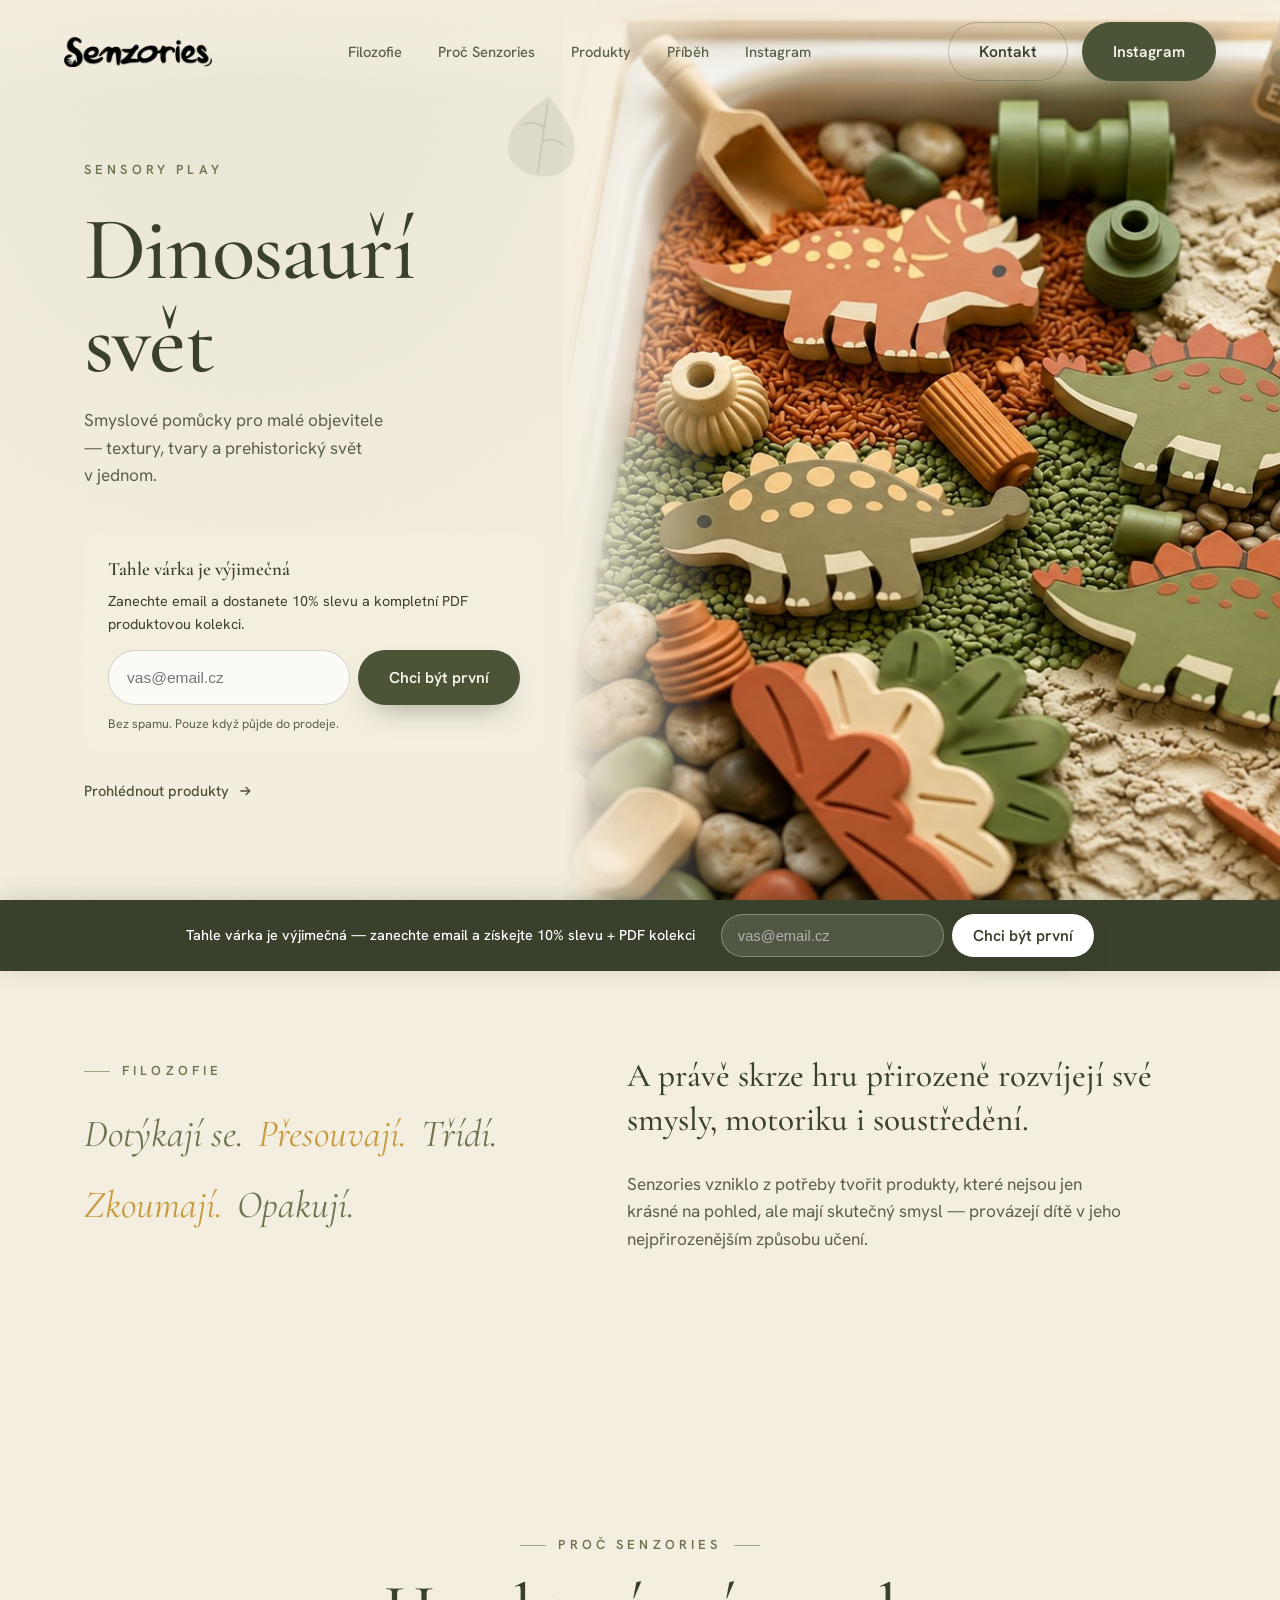
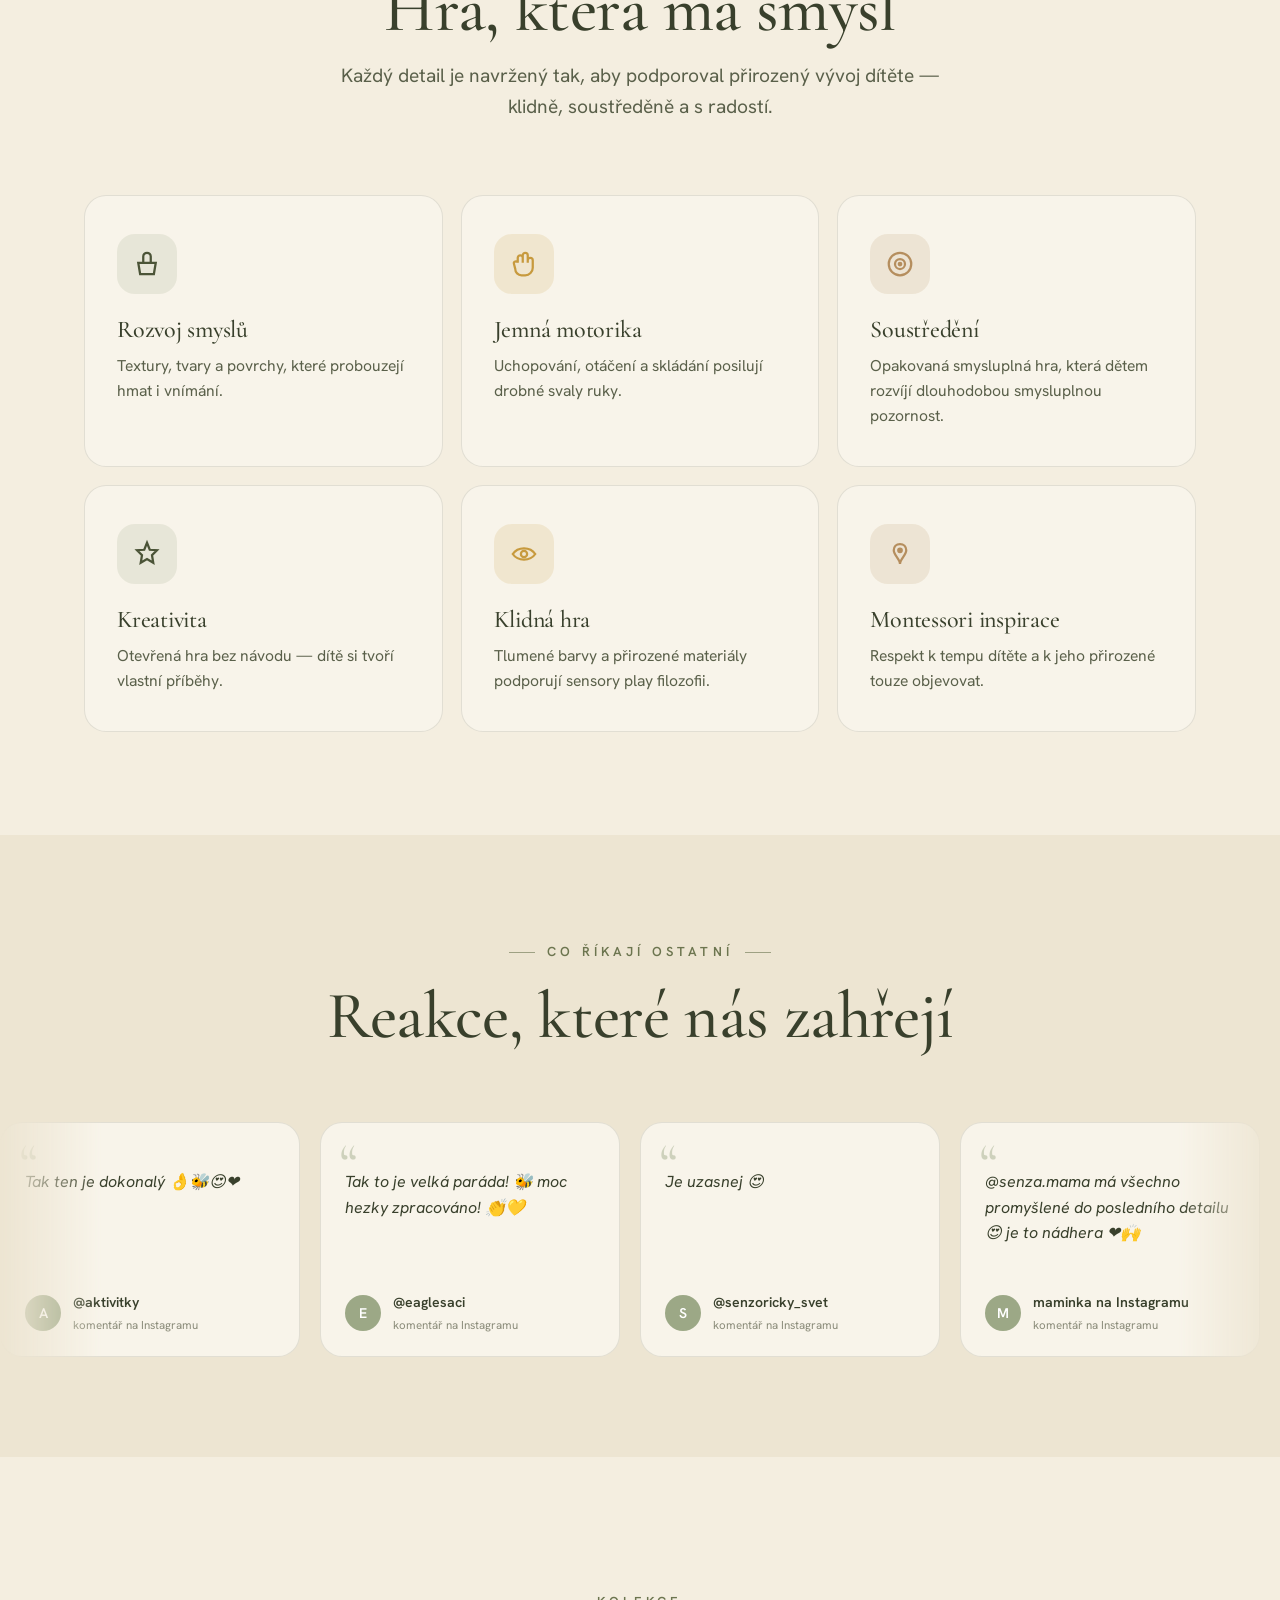
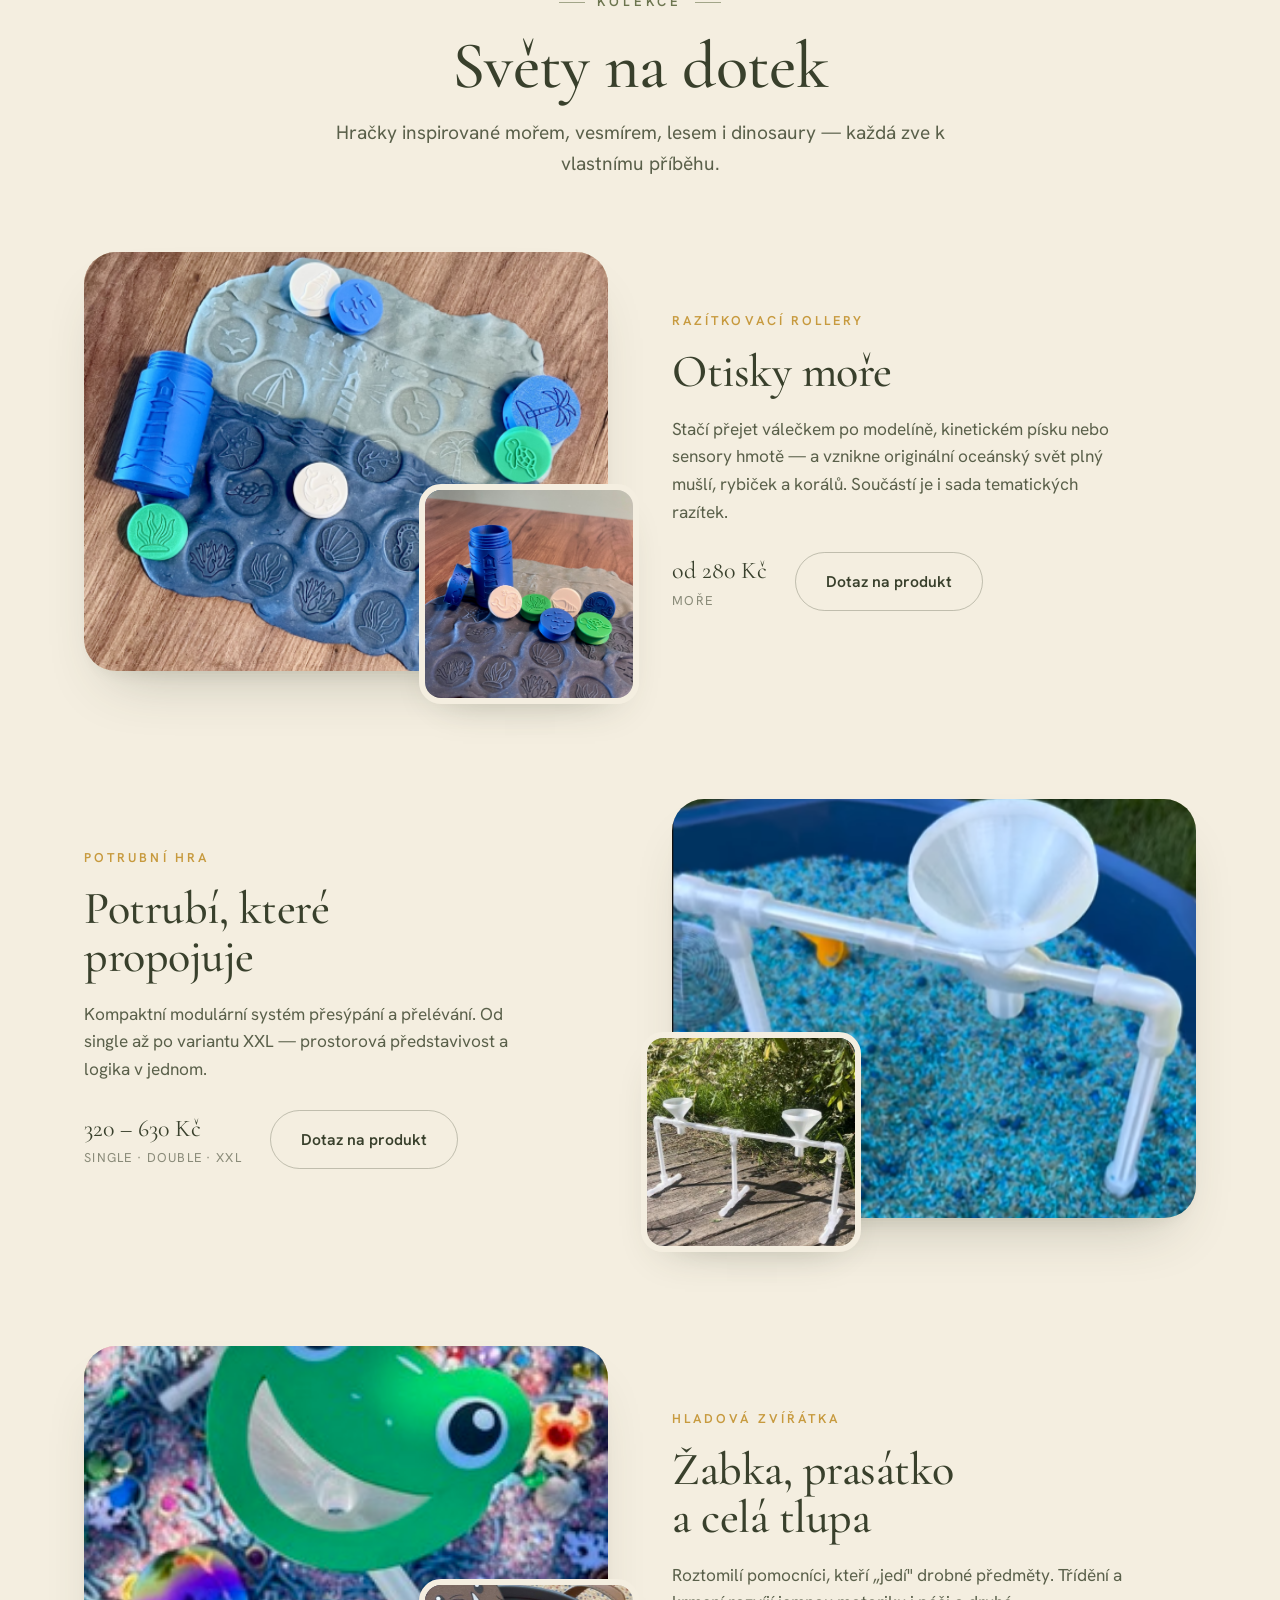
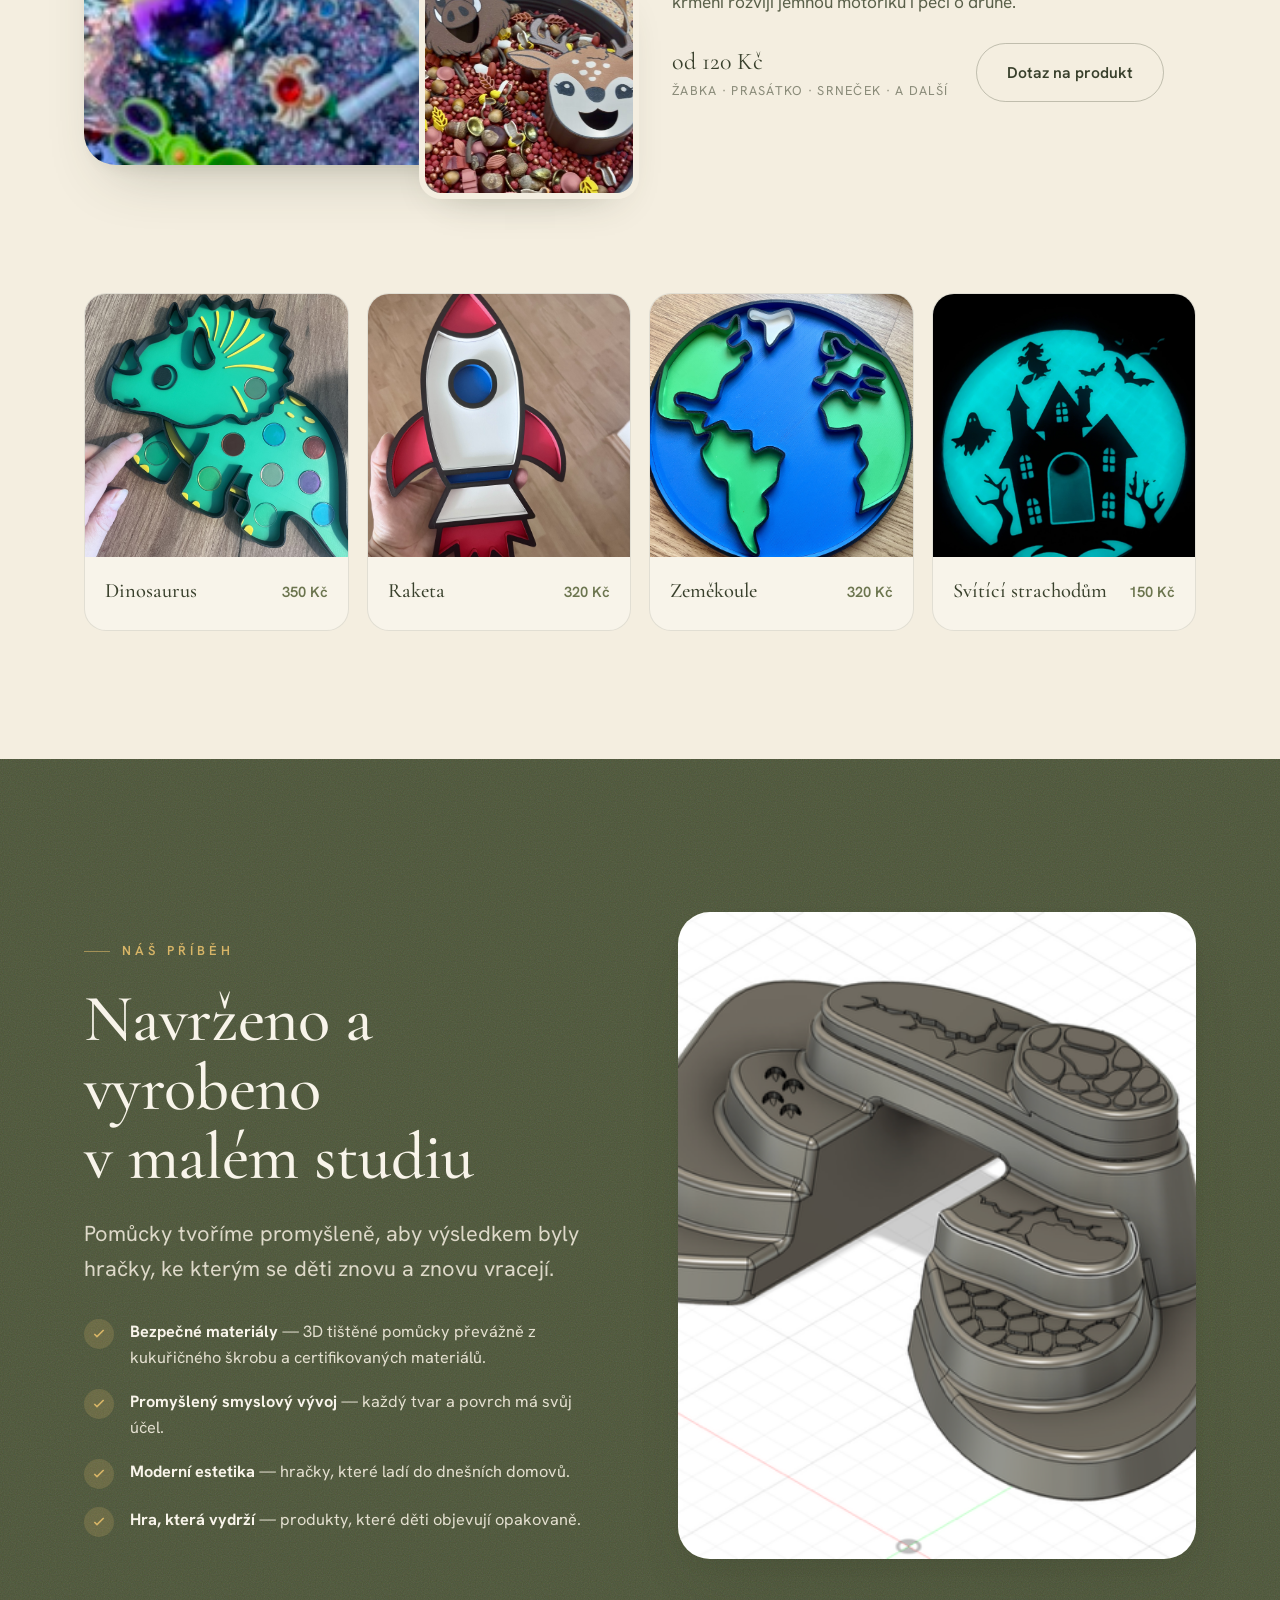
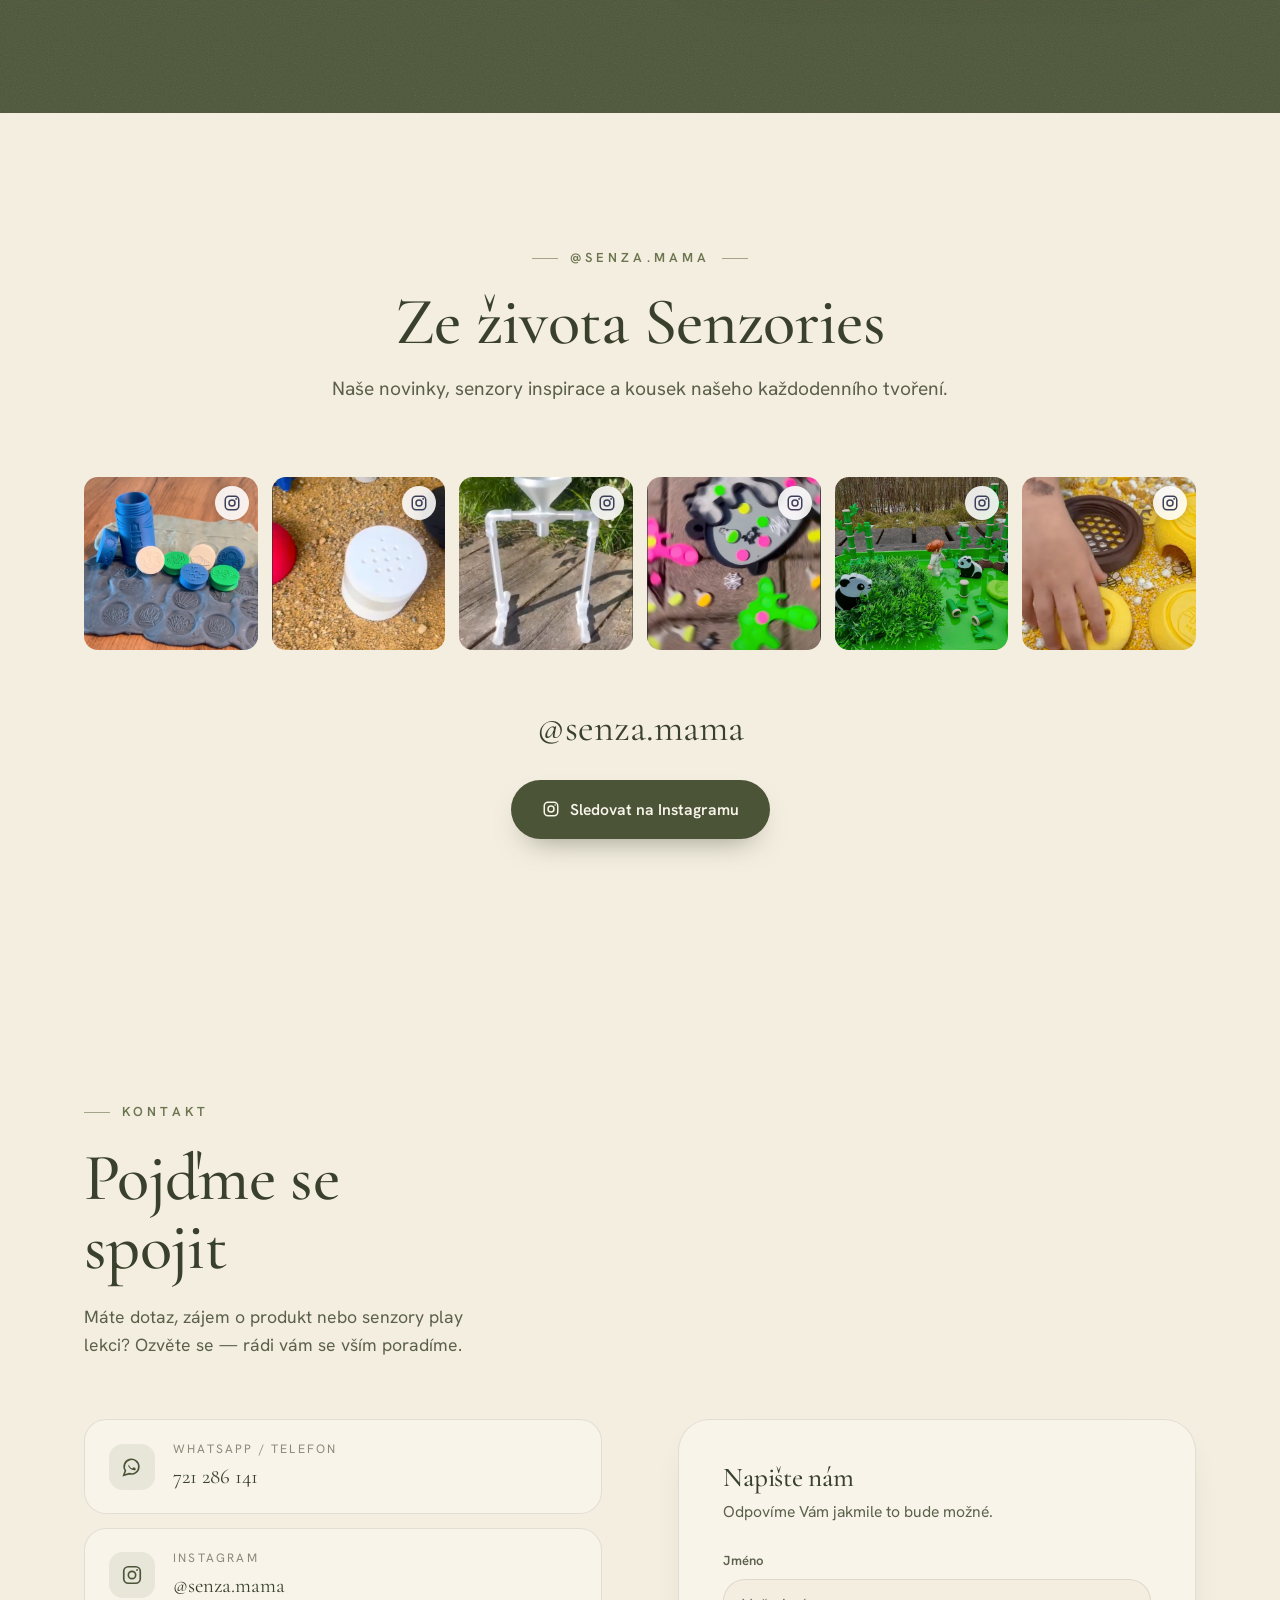
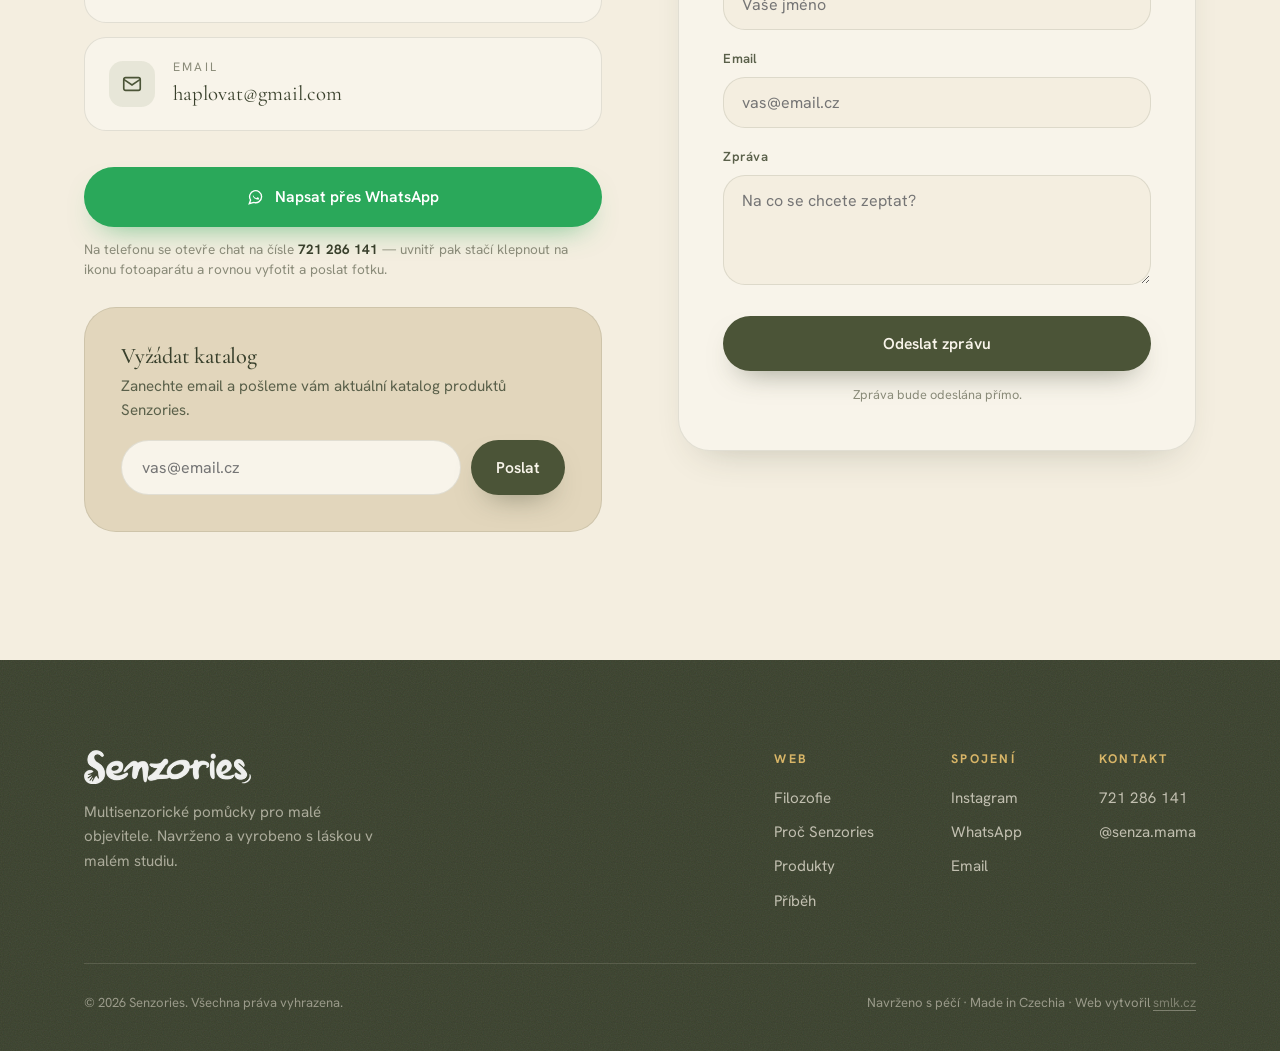
==== commit c2518cfd: "Uprava textu — footer popis značky Co-Authored-By: Claude Sonnet 4.6 <noreply@anthropic.com>" ====
--- a/index.html
+++ b/index.html
@@ -456,7 +456,7 @@
     <div class="footer-top">
       <div class="footer-logo">
         <img src="assets/logo.png" alt="Senzories">
-        <p>Smyslové hračky inspirované Montessori principy. Navrženo a vyrobeno s láskou v malém studiu.</p>
+        <p>Multisenzorické pomůcky pro malé objevitele. Navrženo a vyrobeno s láskou v malém studiu.</p>
       </div>
       <div class="footer-cols">
         <div class="footer-col">
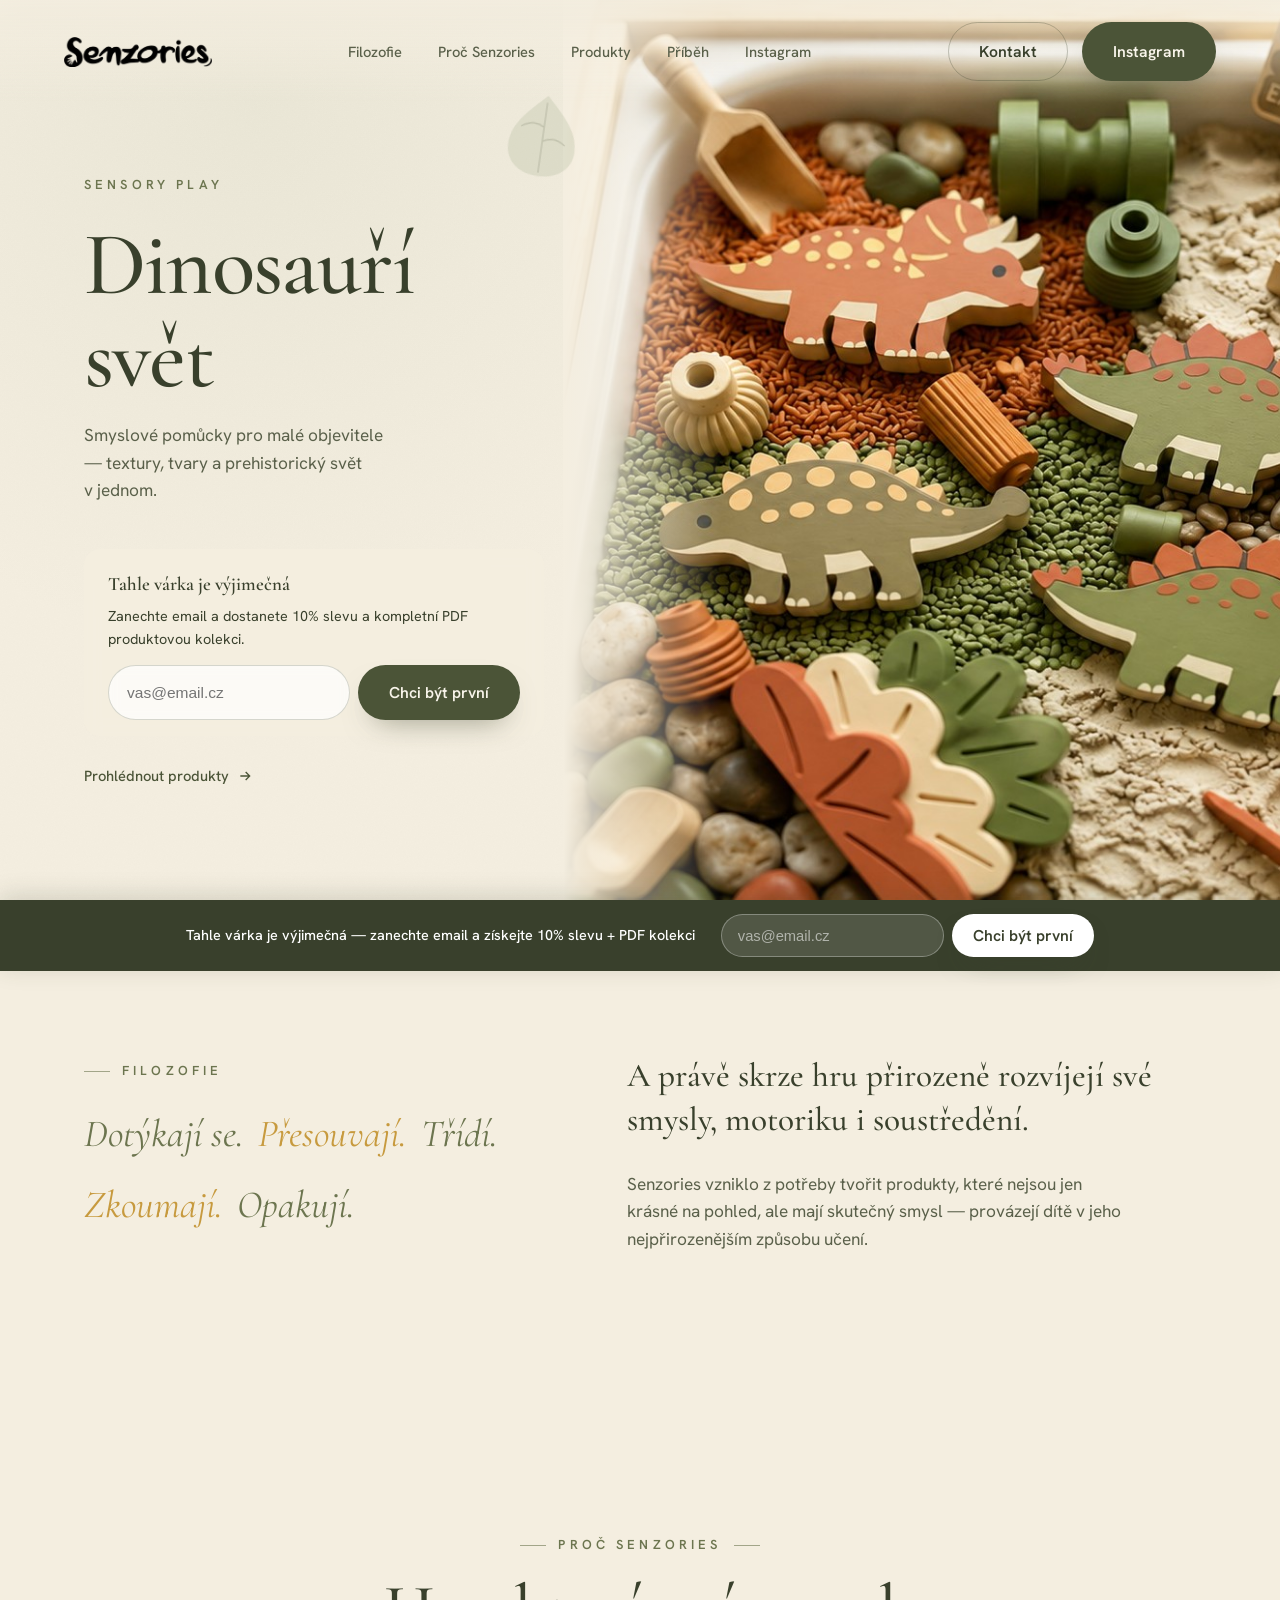
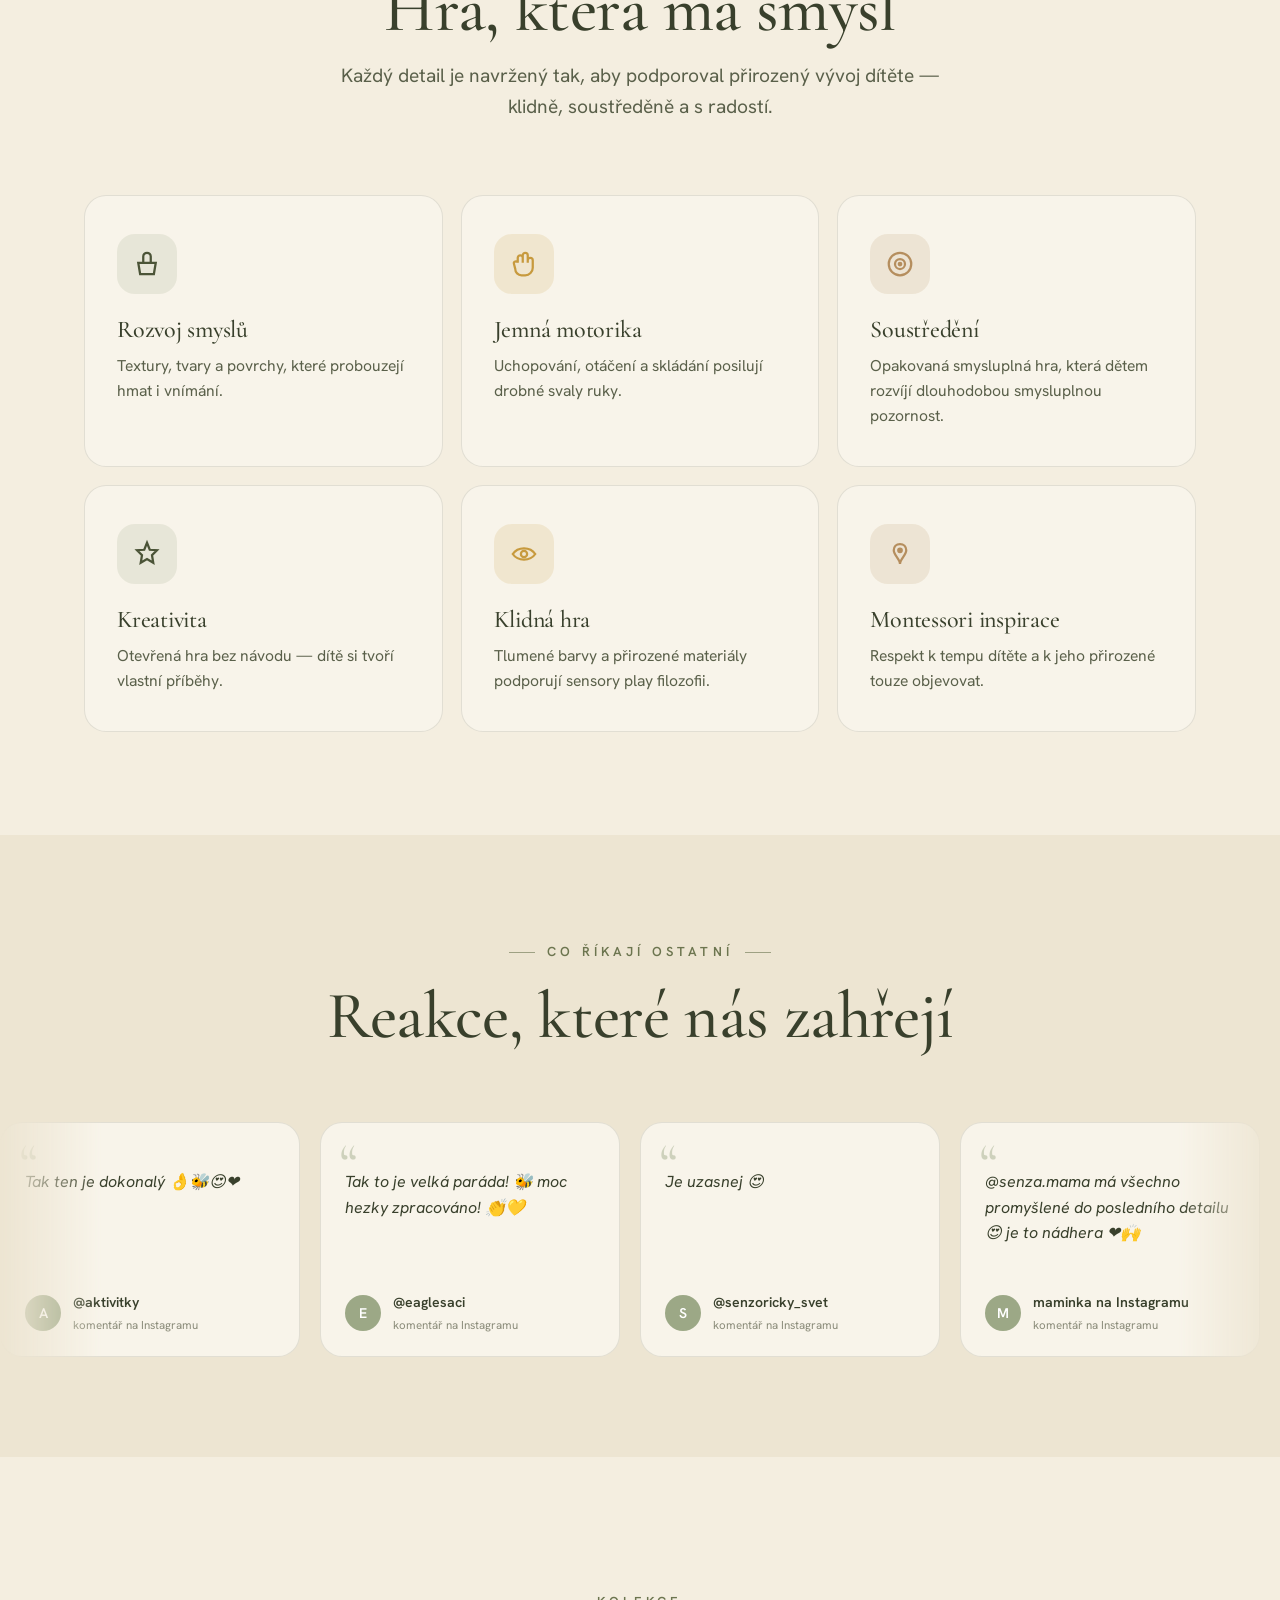
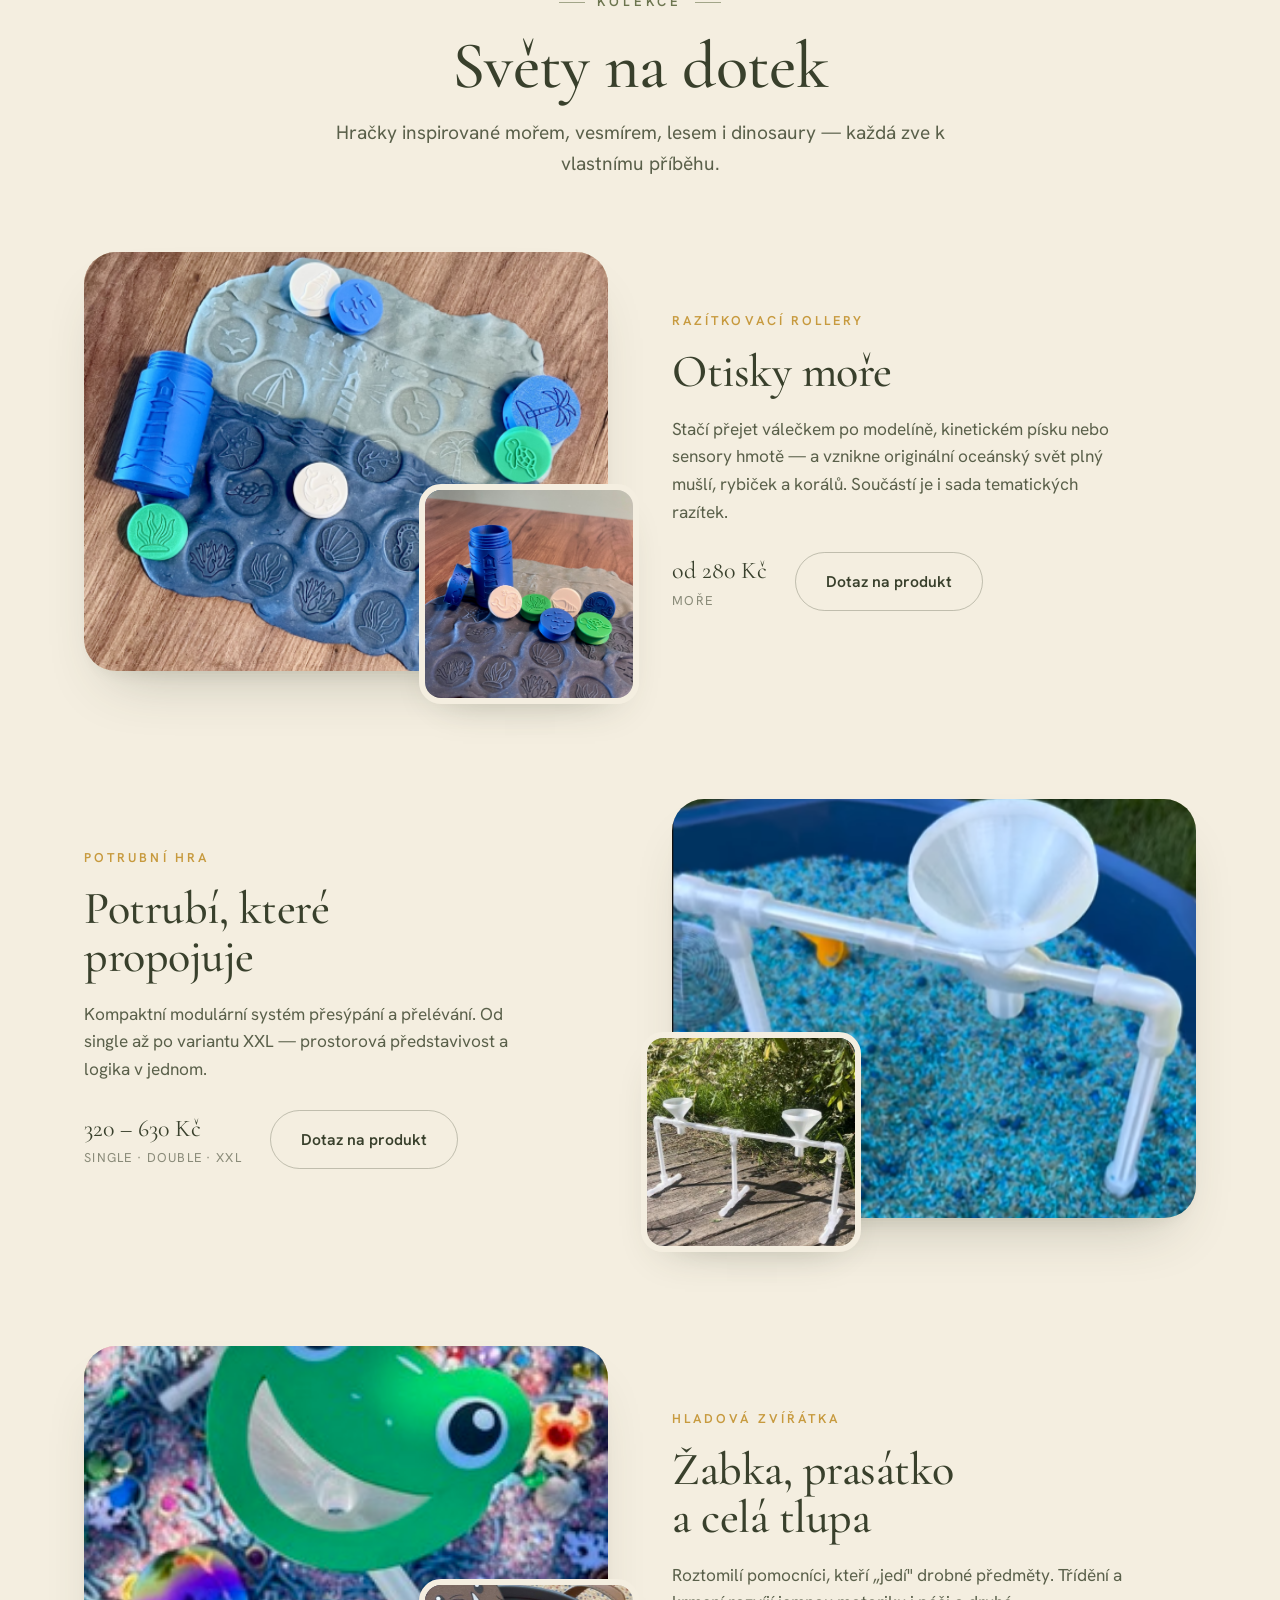
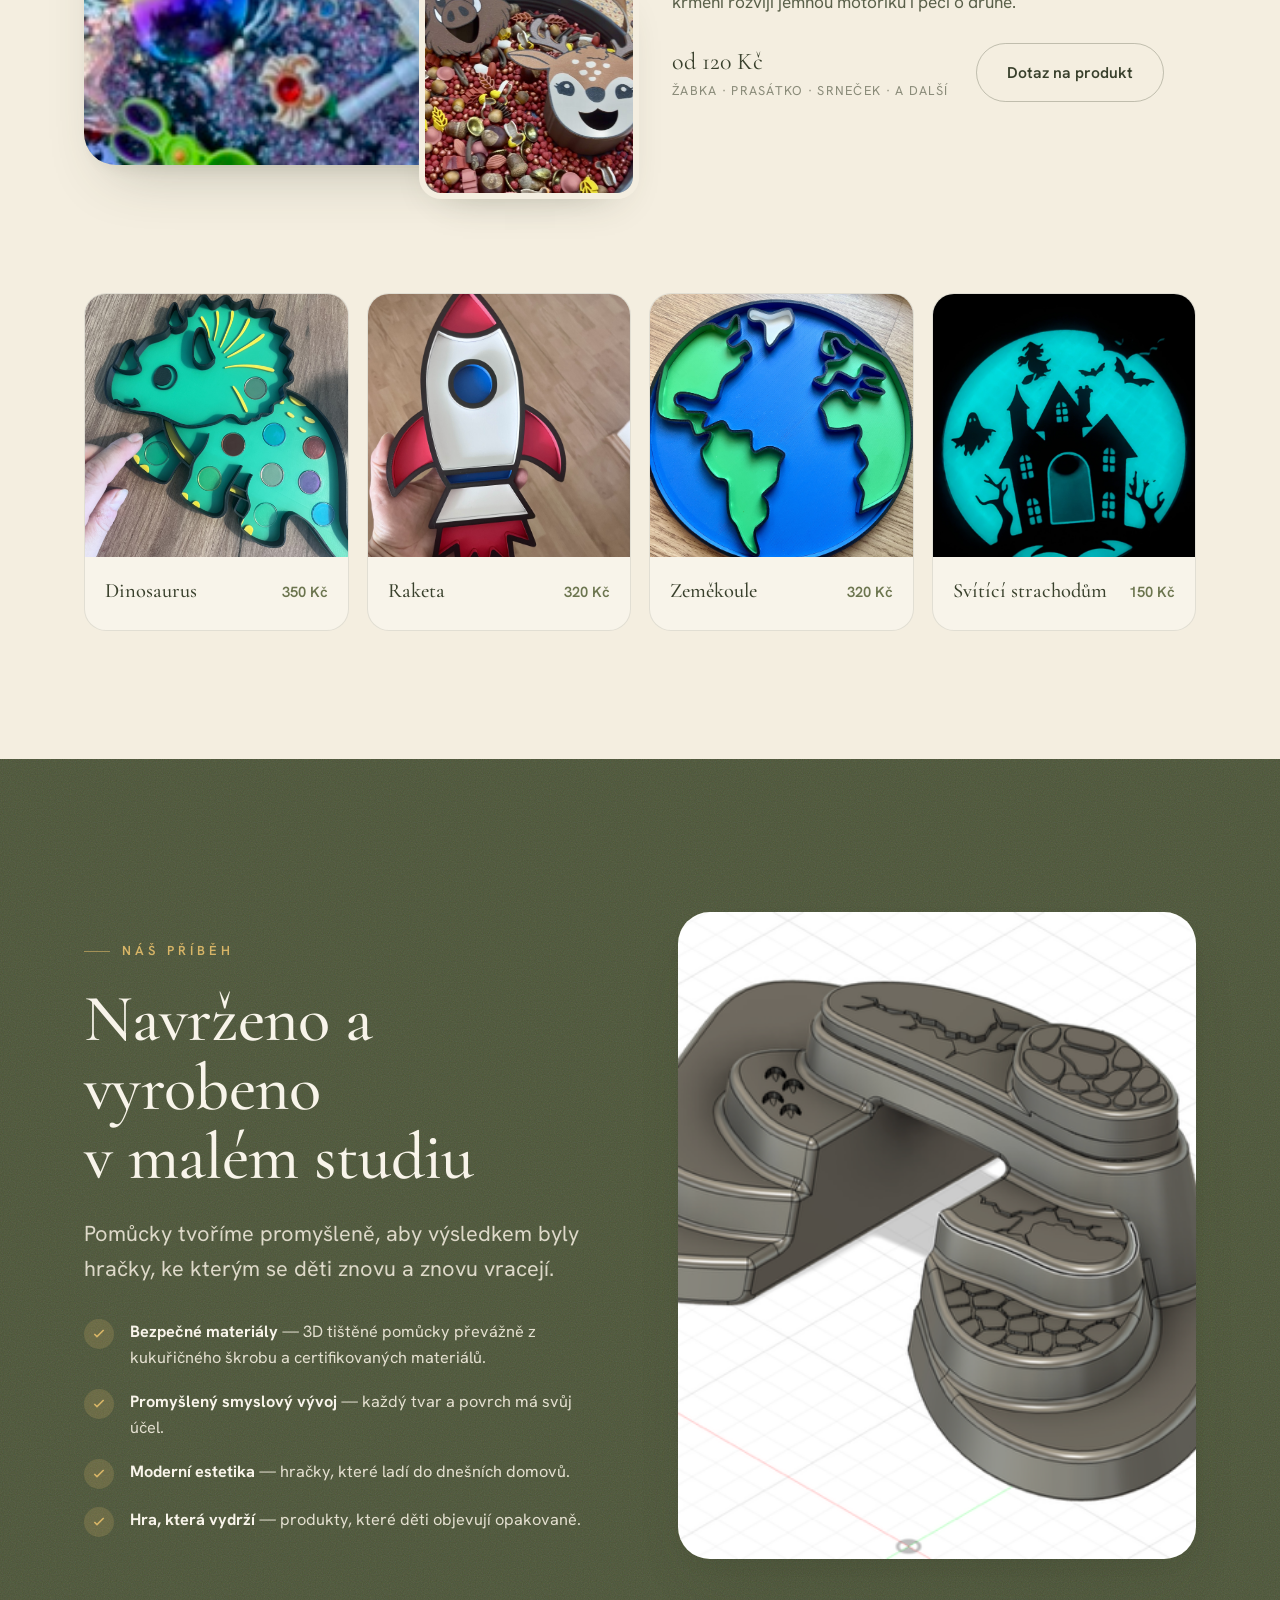
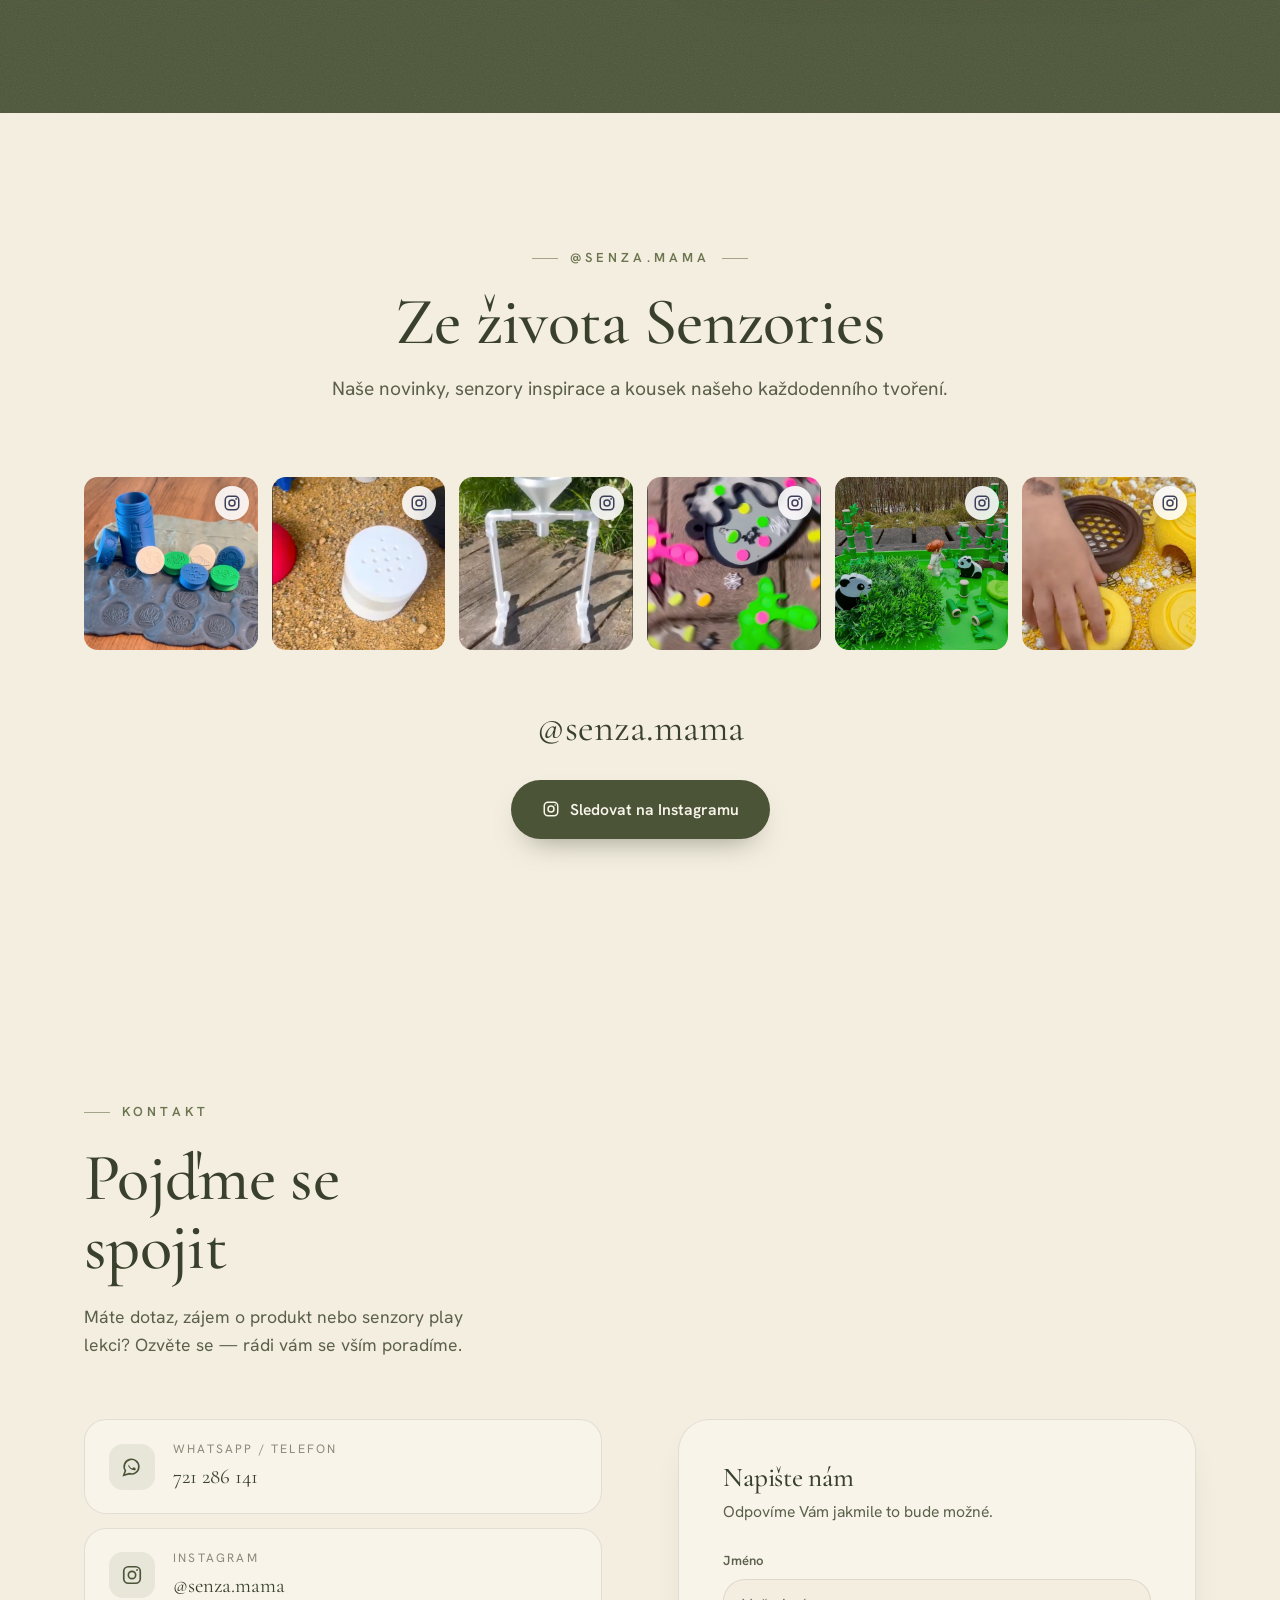
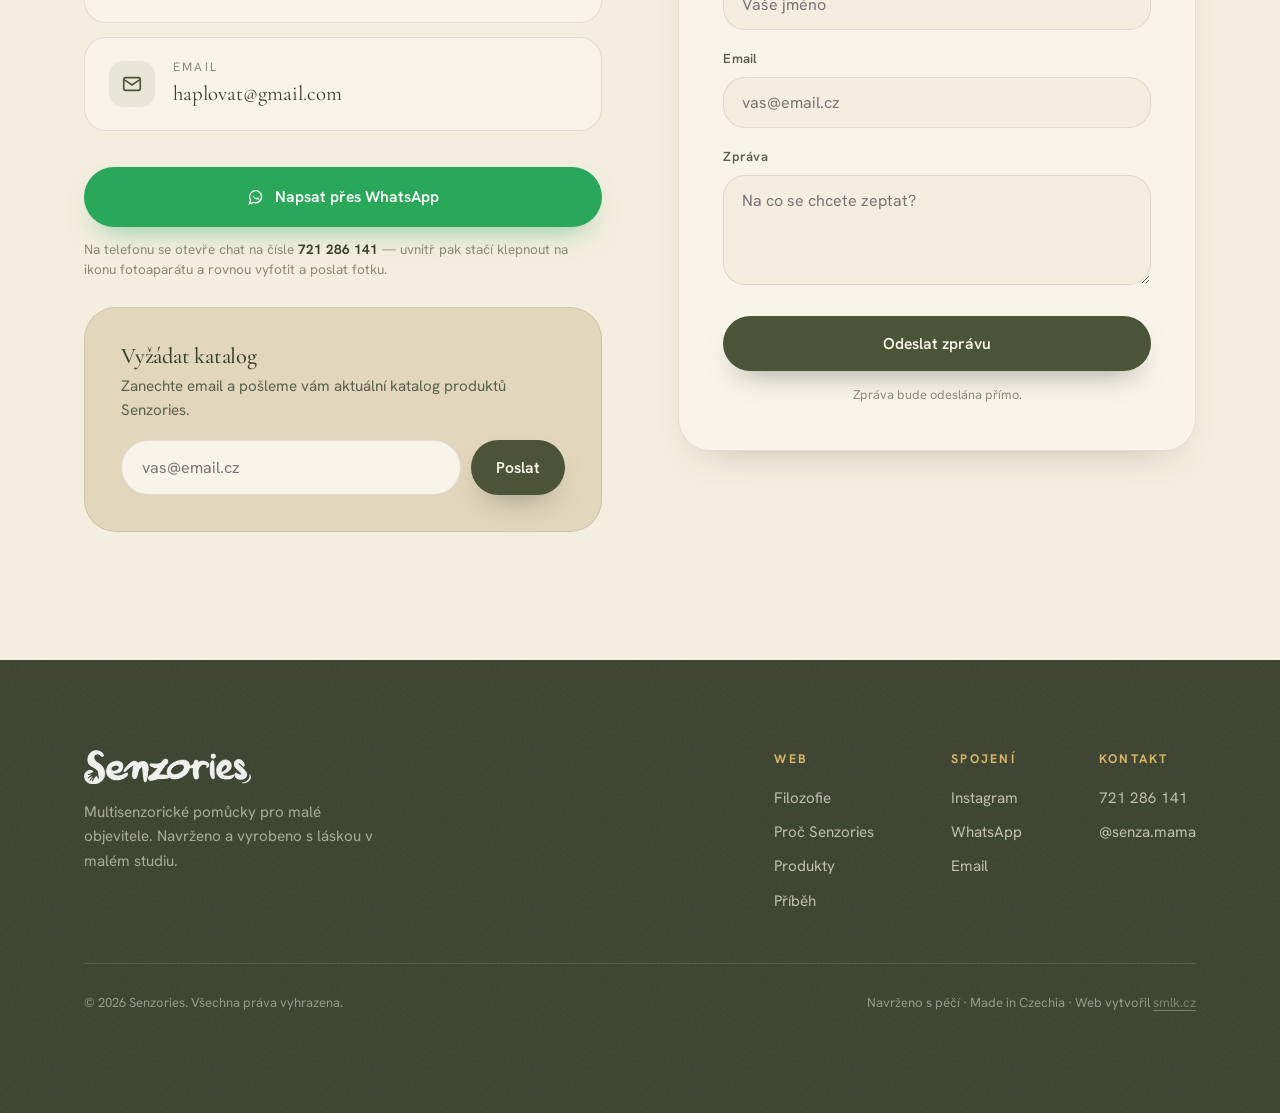
==== commit d89646b2: "Smazat 'Bez spamu' text; patička viditelná pod sticky barem Co-Authored-By: Claude Sonnet 4.6 <norep" ====
--- a/index.html
+++ b/index.html
@@ -123,7 +123,7 @@
           <input type="email" name="email" placeholder="vas@email.cz" required aria-label="Váš e-mail">
           <button type="submit" class="btn btn-primary">Chci být první</button>
         </form>
-        <p class="hero-signup-note">Bez spamu. Pouze když půjde do prodeje.</p>
+
         <p class="hero-signup-ok" id="heroSignupOk">Výborně! Ozveme se jako první. 🎉</p>
       </div>
 
--- a/styles.css
+++ b/styles.css
@@ -639,7 +639,7 @@
 /* ============================================================
    FOOTER
    ============================================================ */
-.footer { background: var(--forest); color: rgba(244,238,224,0.7); padding: clamp(56px,7vw,90px) 0 38px; position: relative; overflow: hidden; }
+.footer { background: var(--forest); color: rgba(244,238,224,0.7); padding: clamp(56px,7vw,90px) 0 100px; position: relative; overflow: hidden; }
 .footer::before { content:""; position:absolute; inset:0; opacity:.1; background-image: url("data:image/svg+xml,%3Csvg xmlns='http://www.w3.org/2000/svg' width='160' height='160'%3E%3Cfilter id='n'%3E%3CfeTurbulence type='fractalNoise' baseFrequency='0.85' numOctaves='2'/%3E%3C/filter%3E%3Crect width='100%25' height='100%25' filter='url(%23n)'/%3E%3C/svg%3E"); }
 .footer .wrap { position: relative; z-index: 2; }
 .footer-top { display: flex; justify-content: space-between; align-items: flex-start; gap: 40px; flex-wrap: wrap; padding-bottom: 40px; border-bottom: 1px solid rgba(244,238,224,0.14); }
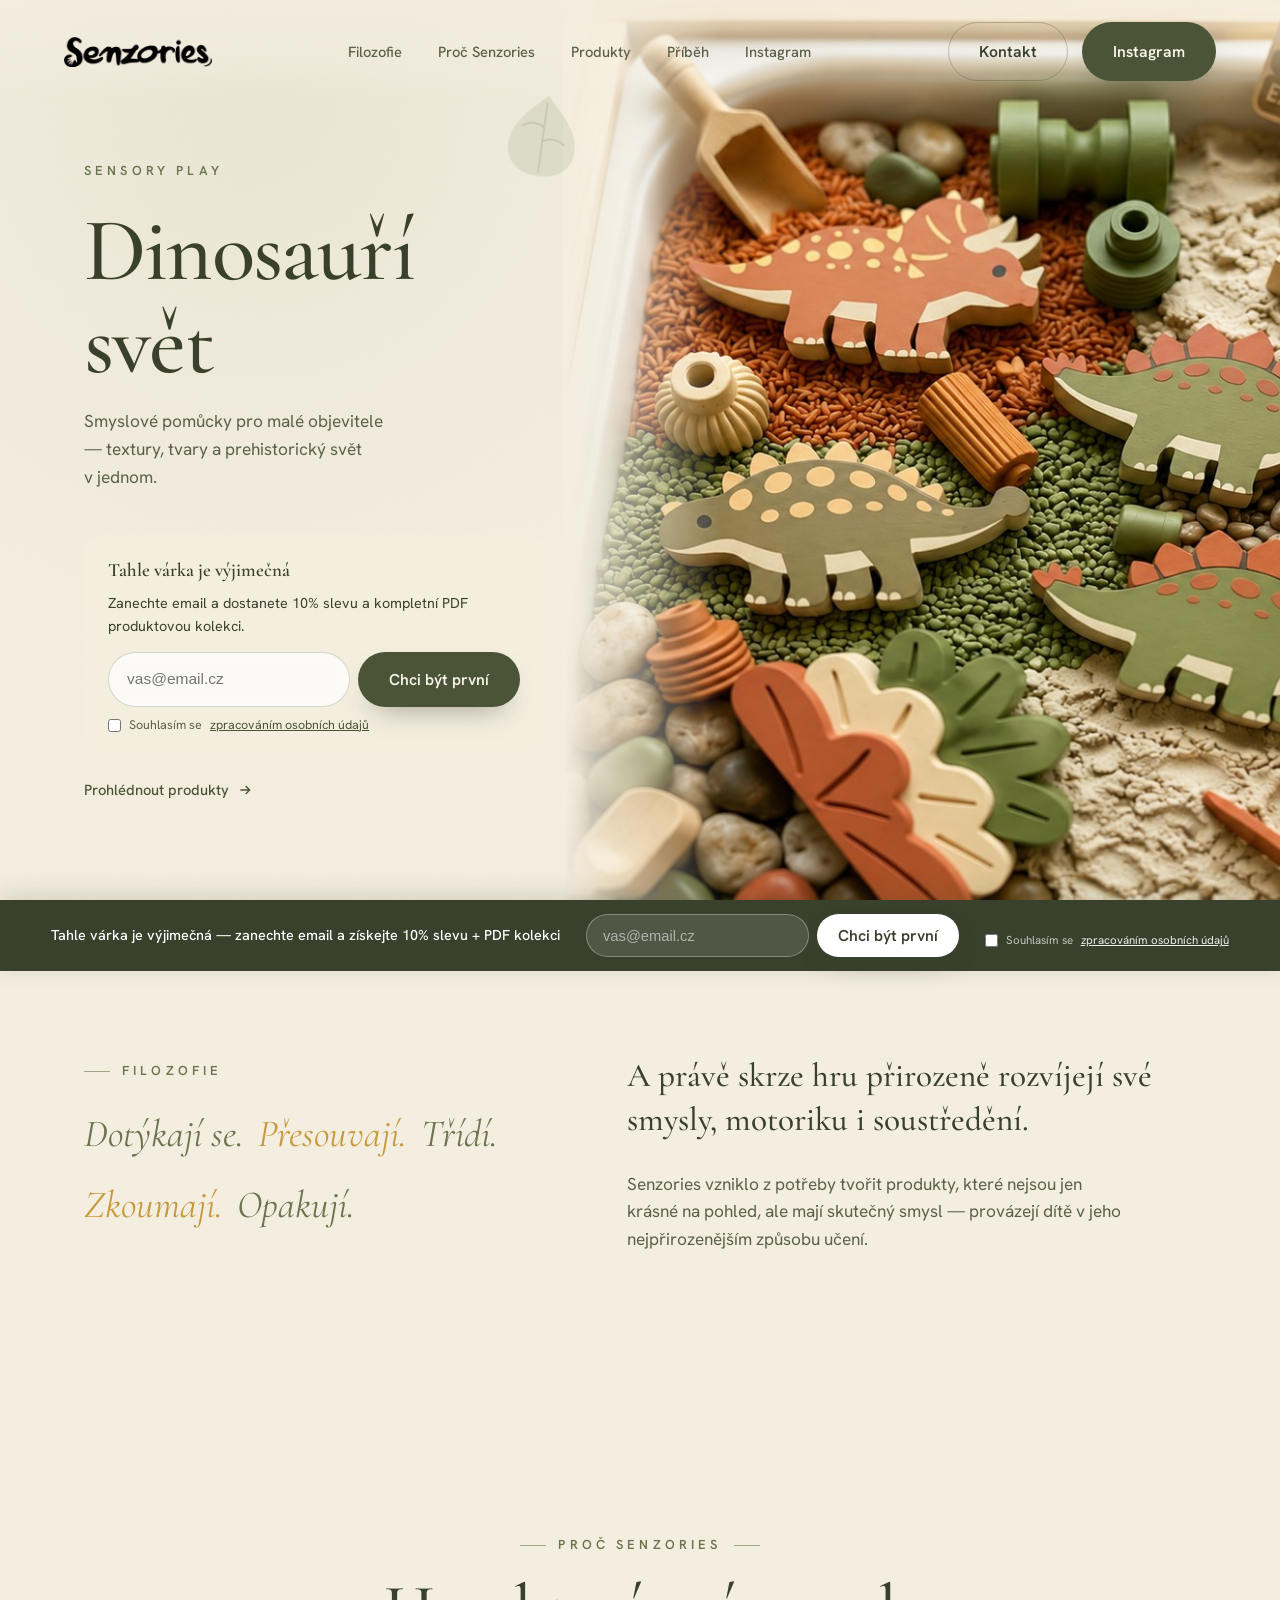
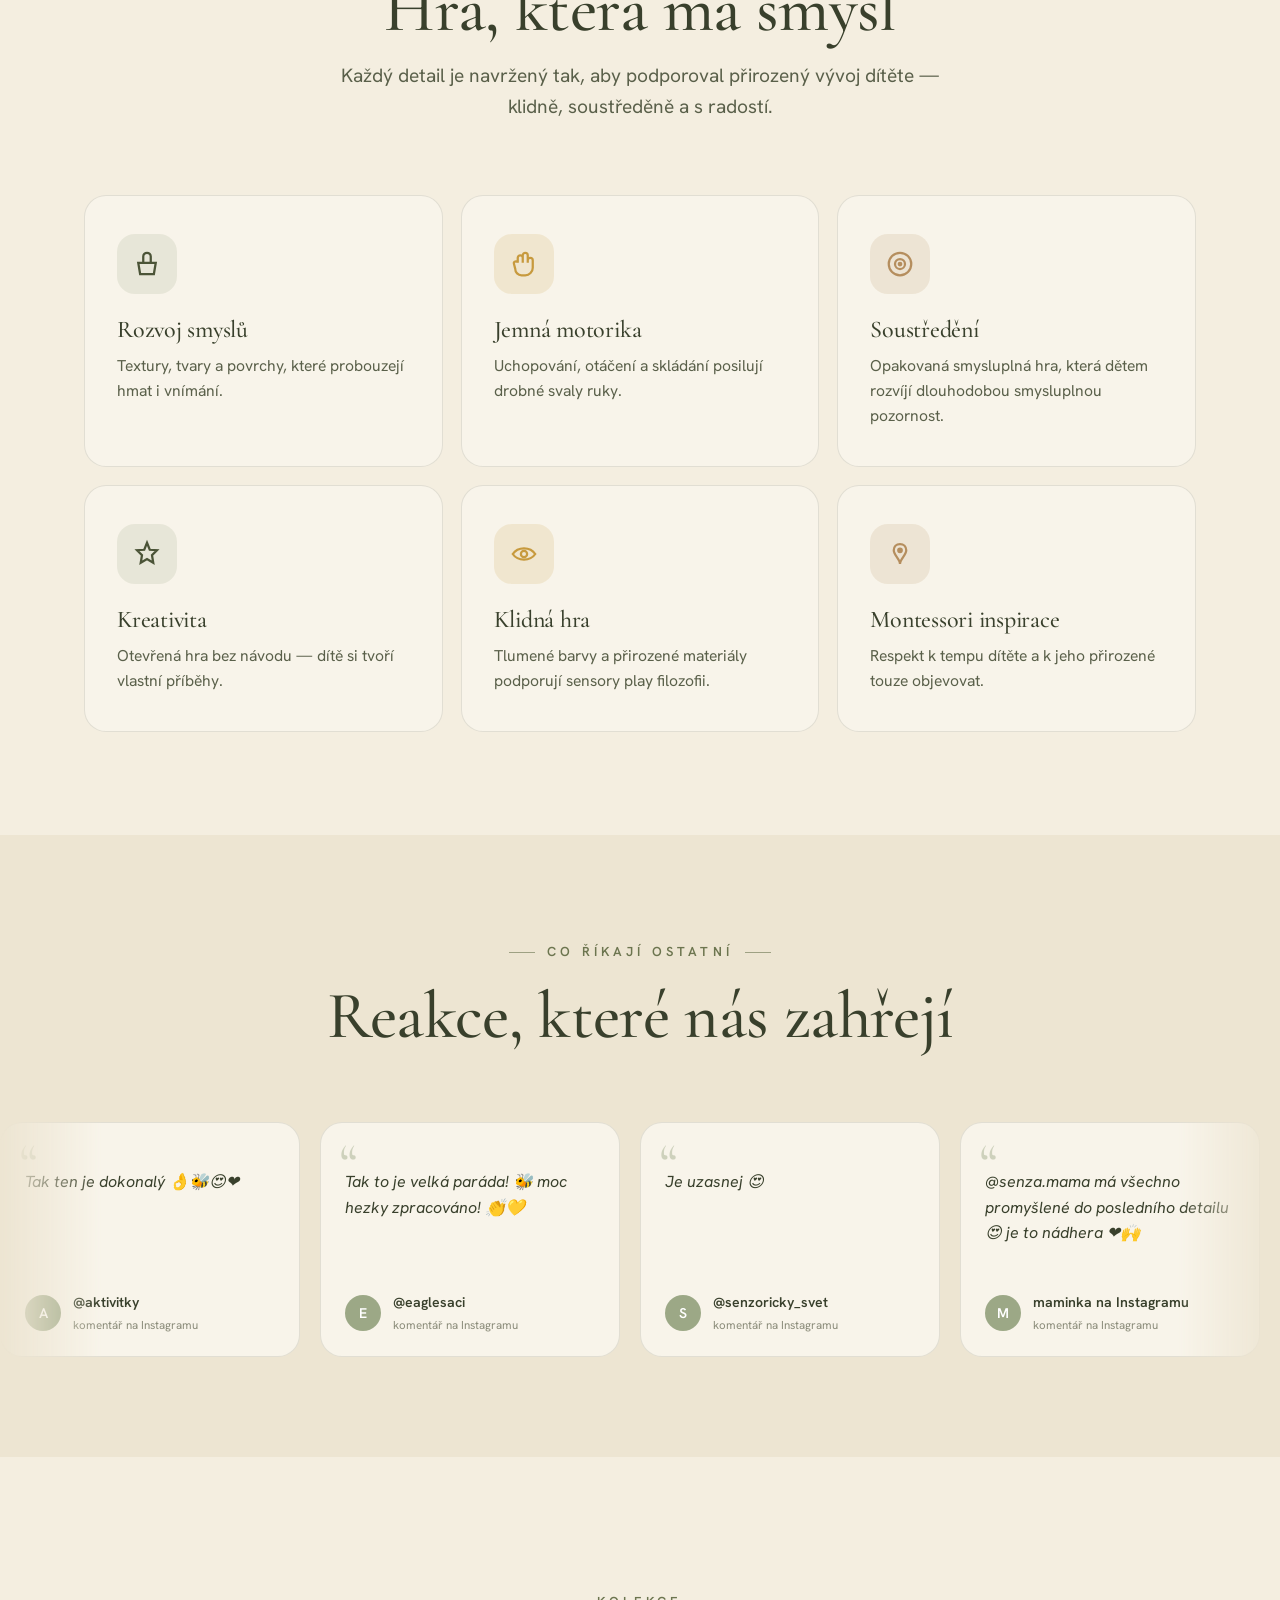
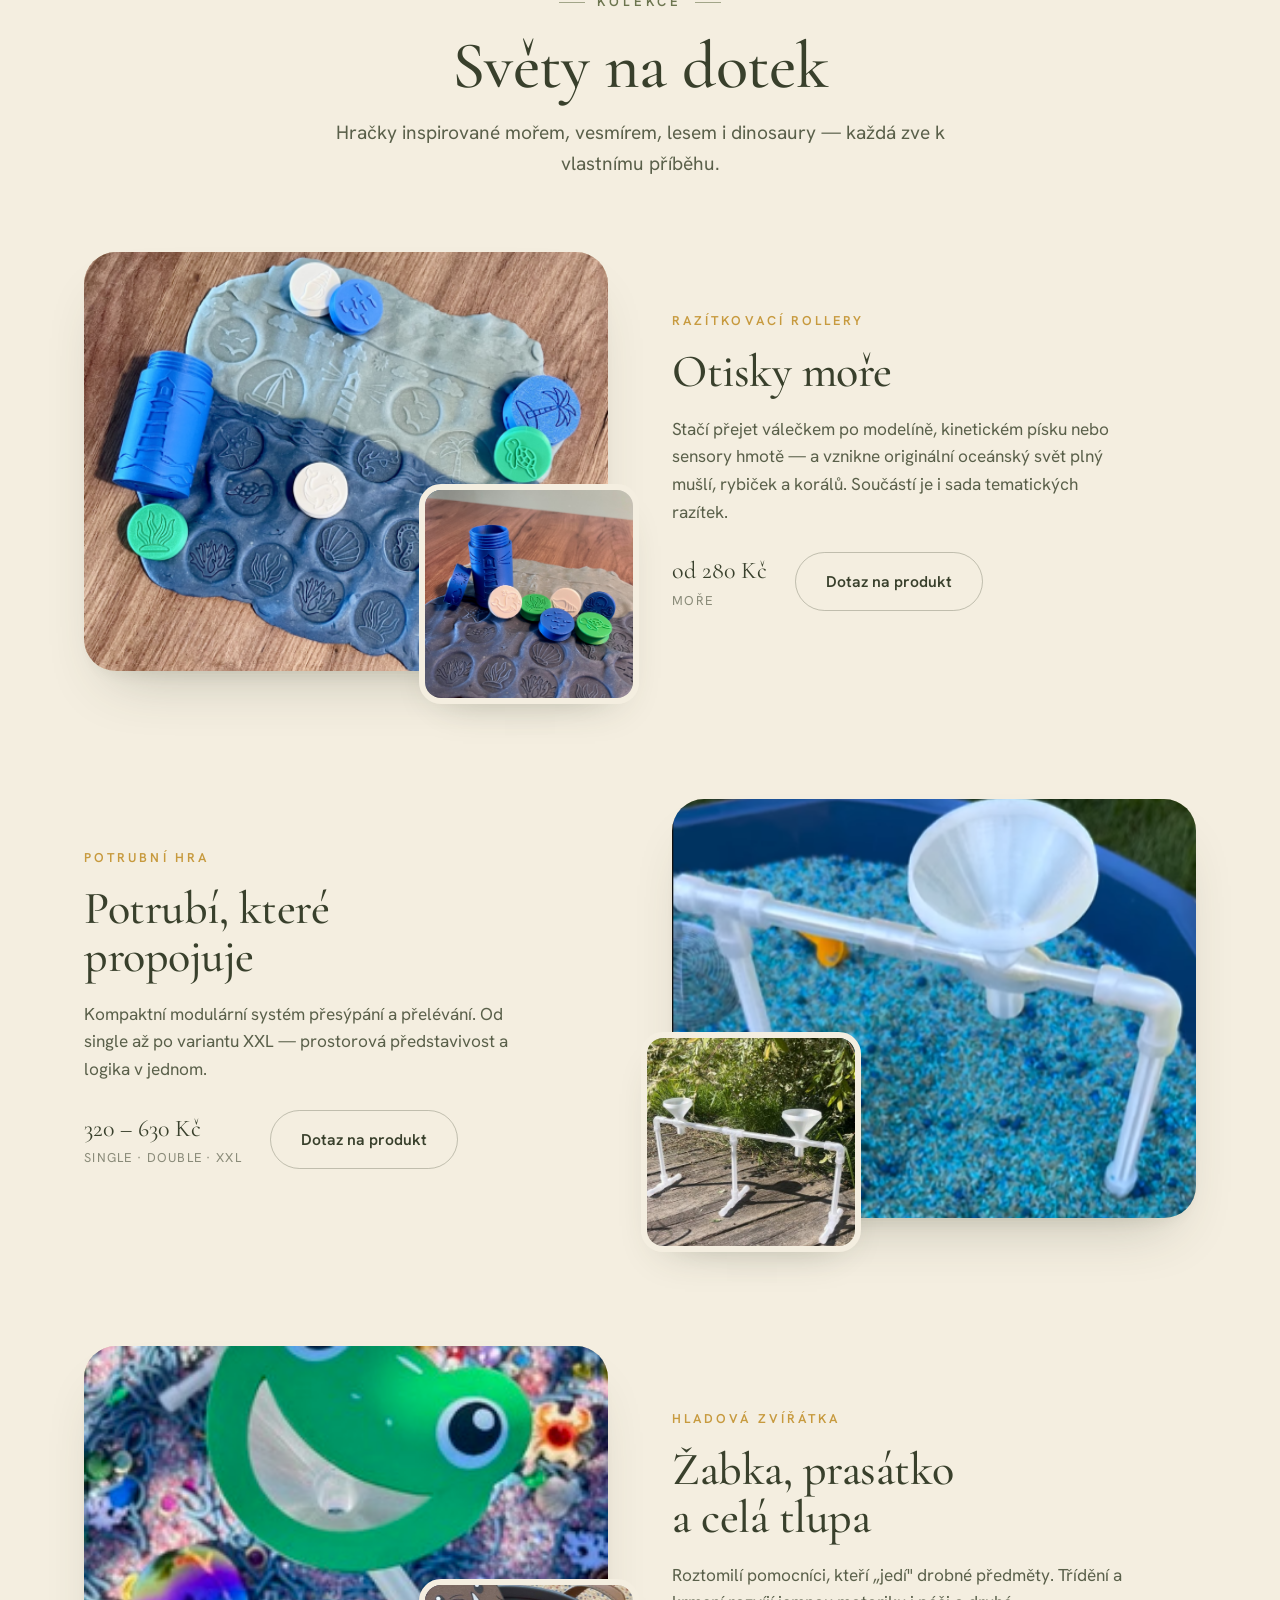
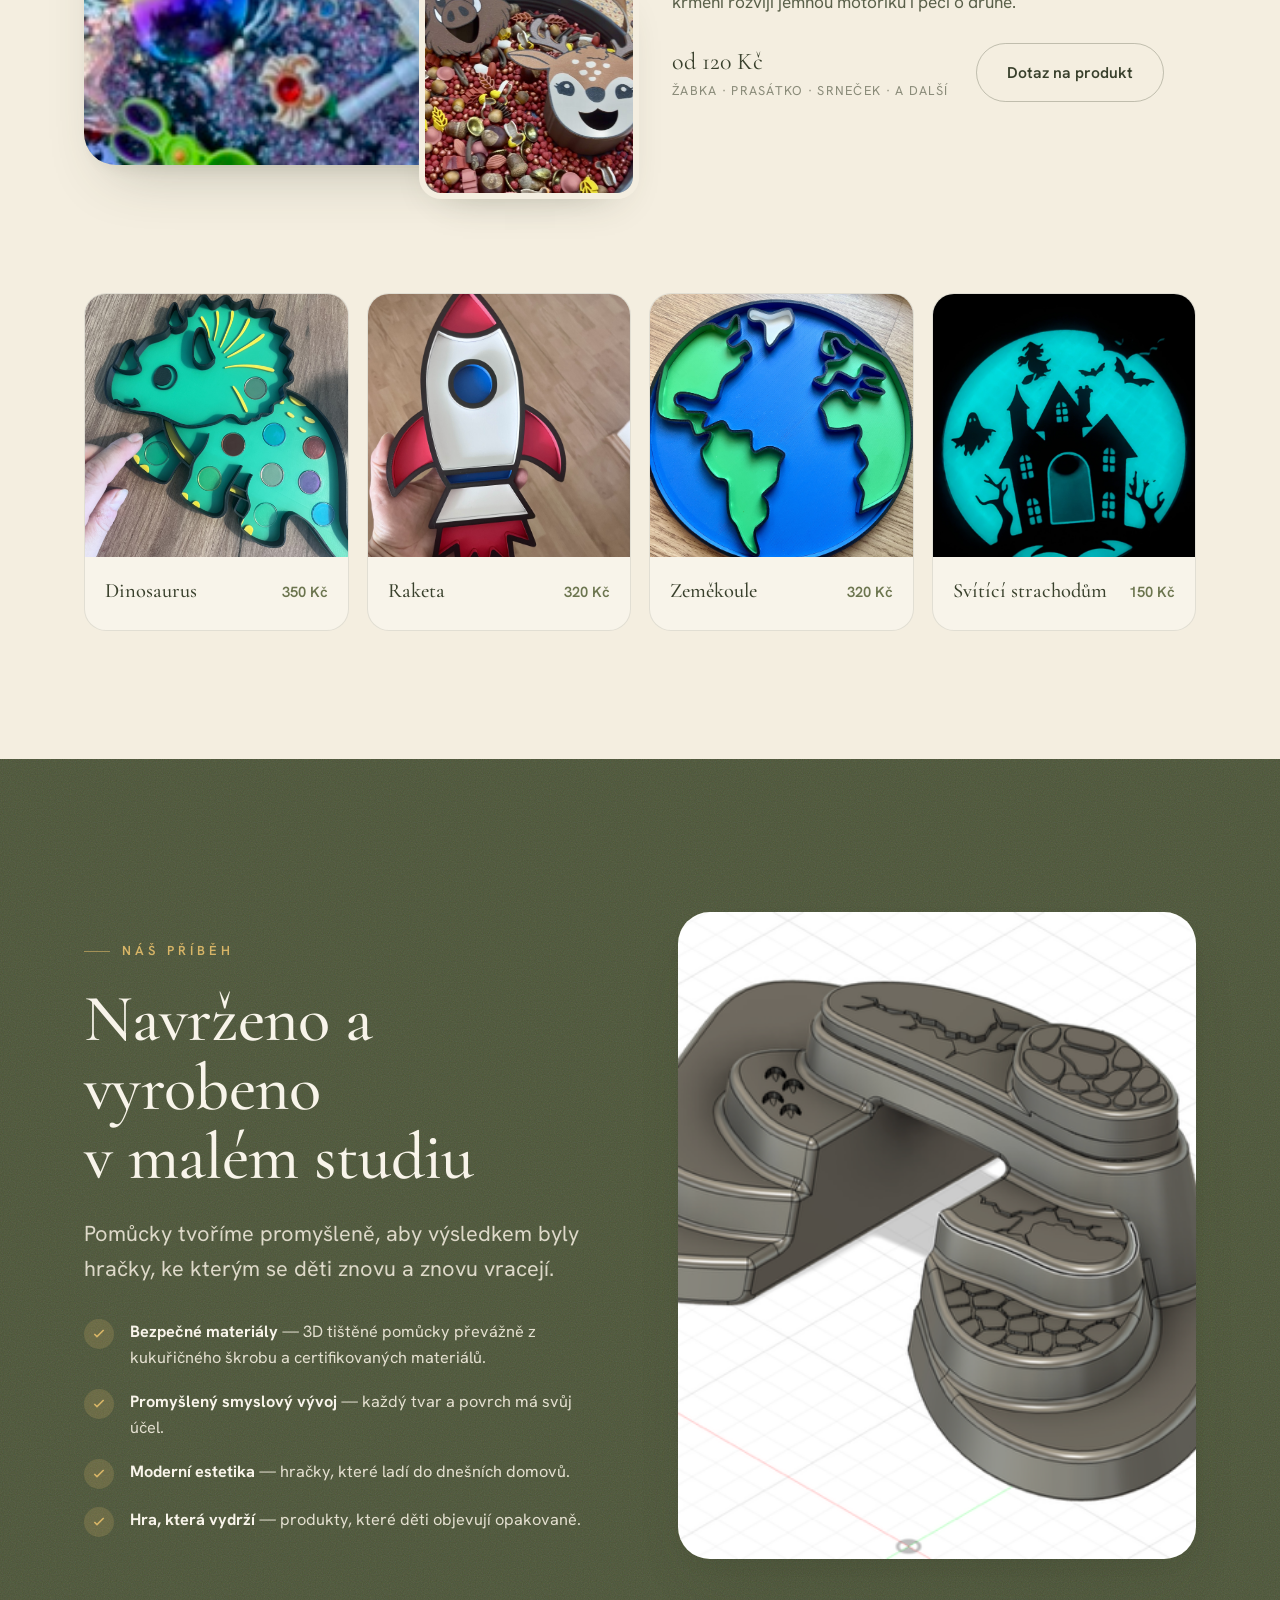
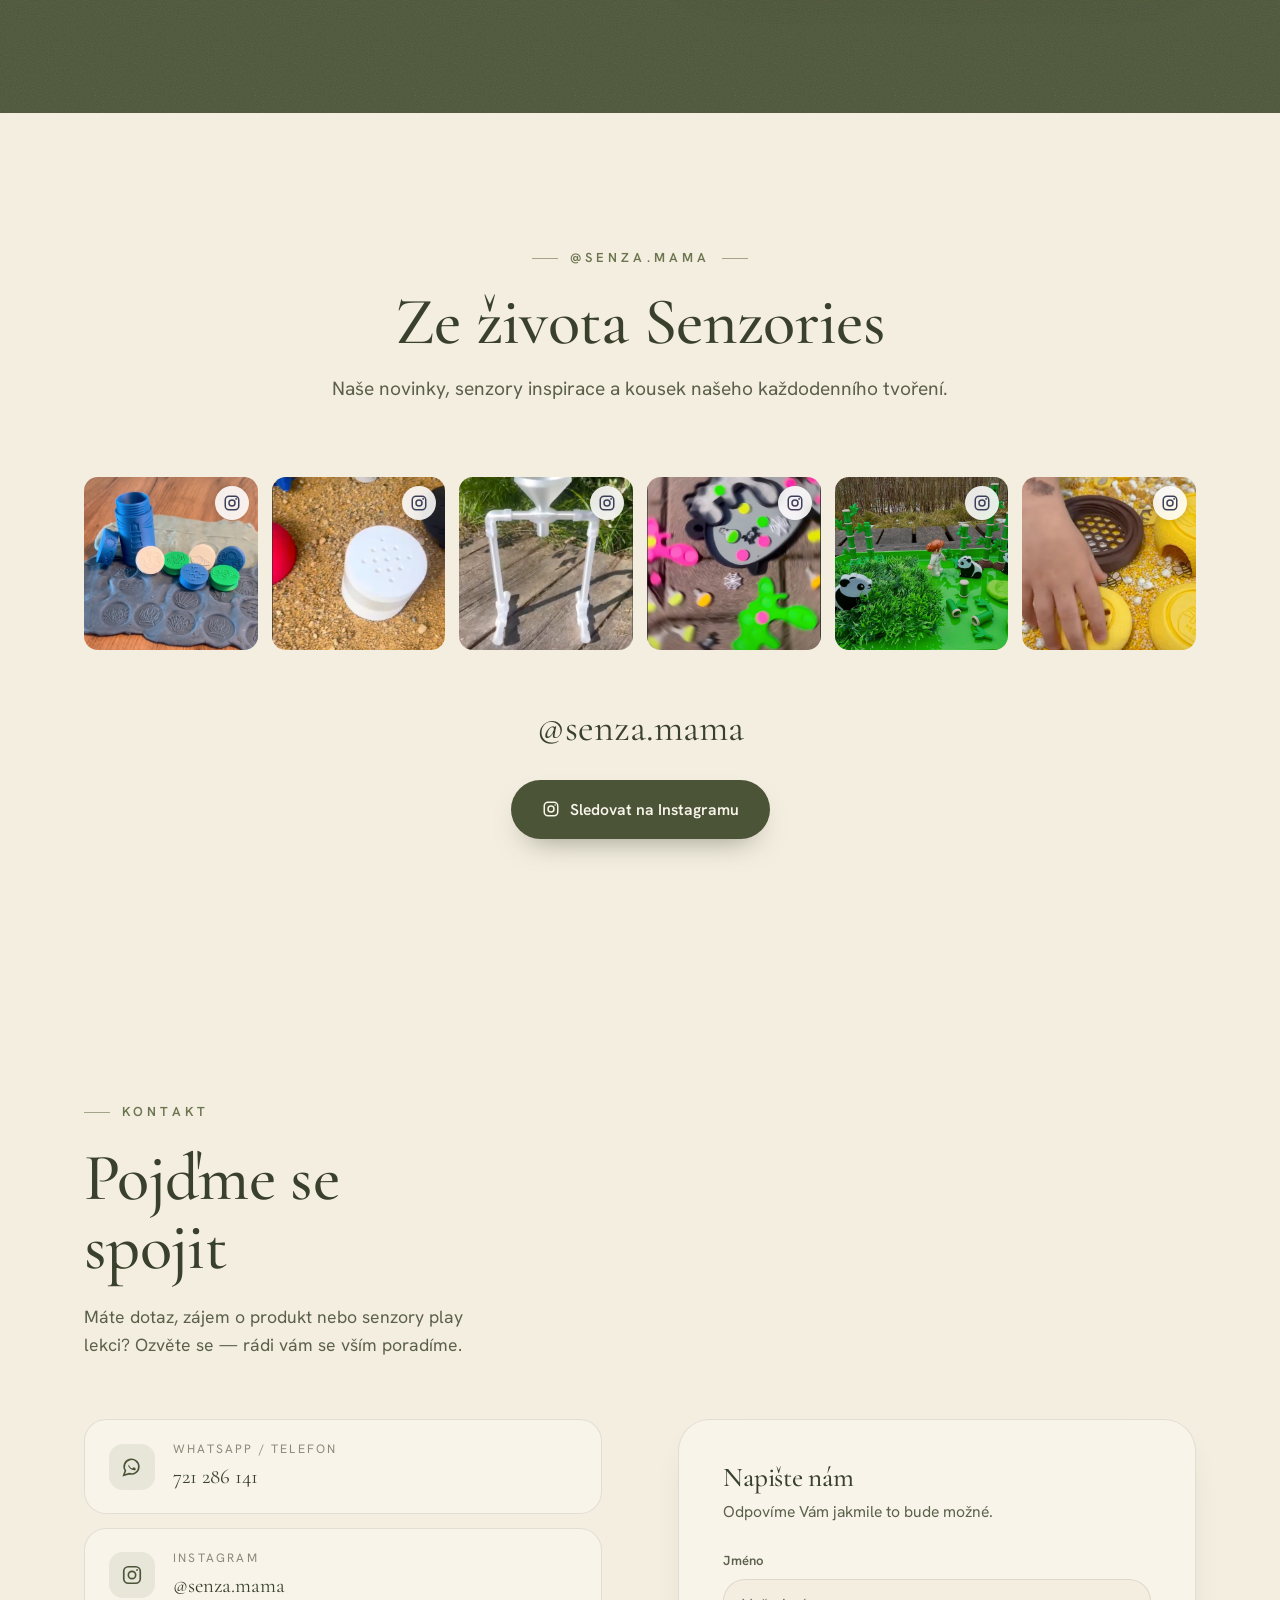
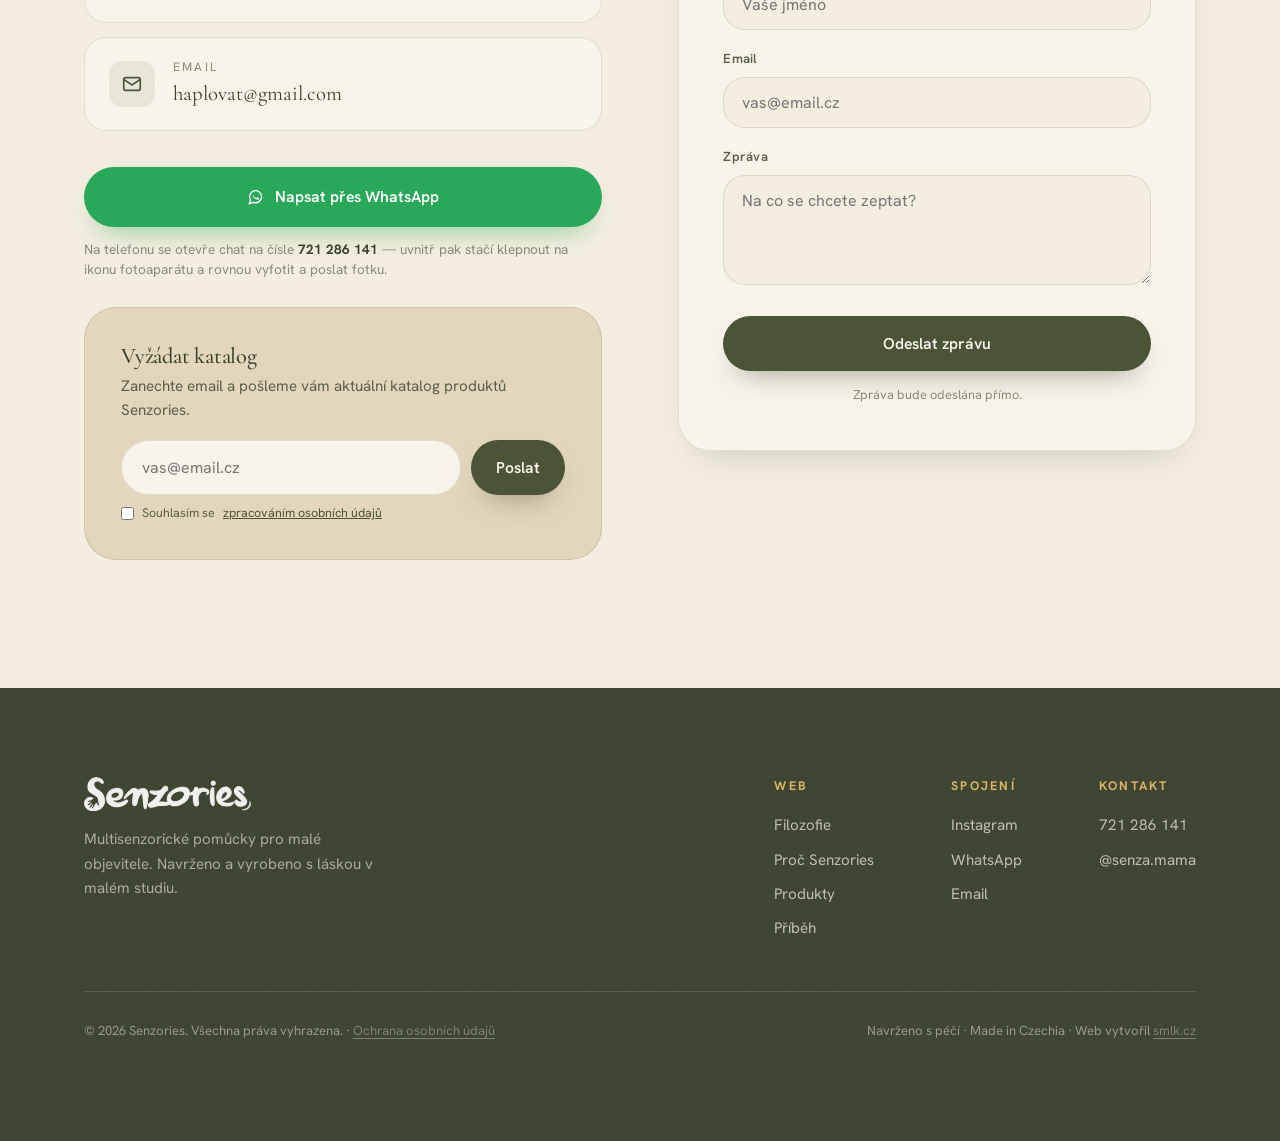
==== commit 4d8ca674: "GDPR stránka, checkboxy do formulářů, sticky bar skrytý nad patičkou Co-Authored-By: Claude Sonnet 4" ====
--- a/index.html
+++ b/index.html
@@ -68,6 +68,7 @@
     <input type="email" name="email" placeholder="vas@email.cz" required aria-label="Váš e-mail">
     <button type="submit" class="btn btn-primary">Chci být první</button>
   </form>
+  <label class="gdpr-check"><input type="checkbox" required> Souhlasím se <a href="/gdpr.html" target="_blank">zpracováním osobních údajů</a></label>
   <p class="sticky-bar-ok" id="stickyBarOk">Výborně! Ozveme se jako první.</p>
 </div>
 
@@ -123,7 +124,7 @@
           <input type="email" name="email" placeholder="vas@email.cz" required aria-label="Váš e-mail">
           <button type="submit" class="btn btn-primary">Chci být první</button>
         </form>
-
+        <label class="gdpr-check"><input type="checkbox" required> Souhlasím se <a href="/gdpr.html" target="_blank">zpracováním osobních údajů</a></label>
         <p class="hero-signup-ok" id="heroSignupOk">Výborně! Ozveme se jako první. 🎉</p>
       </div>
 
@@ -418,6 +419,7 @@
             <input type="email" name="cemail" placeholder="vas@email.cz" required>
             <button type="submit" class="btn btn-primary">Poslat</button>
           </form>
+          <label class="gdpr-check"><input type="checkbox" required> Souhlasím se <a href="/gdpr.html" target="_blank">zpracováním osobních údajů</a></label>
         </div>
       </div>
 
@@ -480,7 +482,7 @@
       </div>
     </div>
     <div class="footer-bottom">
-      <span>© 2026 Senzories. Všechna práva vyhrazena.</span>
+      <span>© 2026 Senzories. Všechna práva vyhrazena. · <a href="/gdpr.html" class="footer-credit">Ochrana osobních údajů</a></span>
       <span>Navrženo s péčí · Made in Czechia · Web vytvořil <a href="https://smlk.cz" target="_blank" rel="noopener" class="footer-credit">smlk.cz</a></span>
     </div>
   </div>
--- a/styles.css
+++ b/styles.css
@@ -318,6 +318,11 @@
 .hero-signup-label { font-size: 0.9rem; color: var(--ink); margin-bottom: 14px; }
 .hero-signup-note { font-size: 0.78rem; color: var(--ink-soft); margin-top: 10px; }
 .hero-signup-ok { display: none; font-size: 0.95rem; color: var(--olive-deep); font-weight: 500; margin-top: 12px; }
+.gdpr-check { display: flex; align-items: flex-start; gap: 8px; margin-top: 10px; font-size: 0.78rem; color: var(--ink-soft); line-height: 1.4; }
+.gdpr-check input[type="checkbox"] { margin-top: 2px; flex-shrink: 0; accent-color: var(--olive-deep); }
+.gdpr-check a { color: var(--olive-deep); text-decoration: underline; }
+.sticky-bar .gdpr-check { color: rgba(255,255,255,0.7); font-size: 0.72rem; }
+.sticky-bar .gdpr-check a { color: rgba(255,255,255,0.9); }
 .hero-signup-form { display: flex; gap: 8px; flex-wrap: nowrap; align-items: stretch; max-width: 420px; }
 .hero-signup-form input[type="email"] {
   flex: 1 1 200px; padding: 13px 18px;
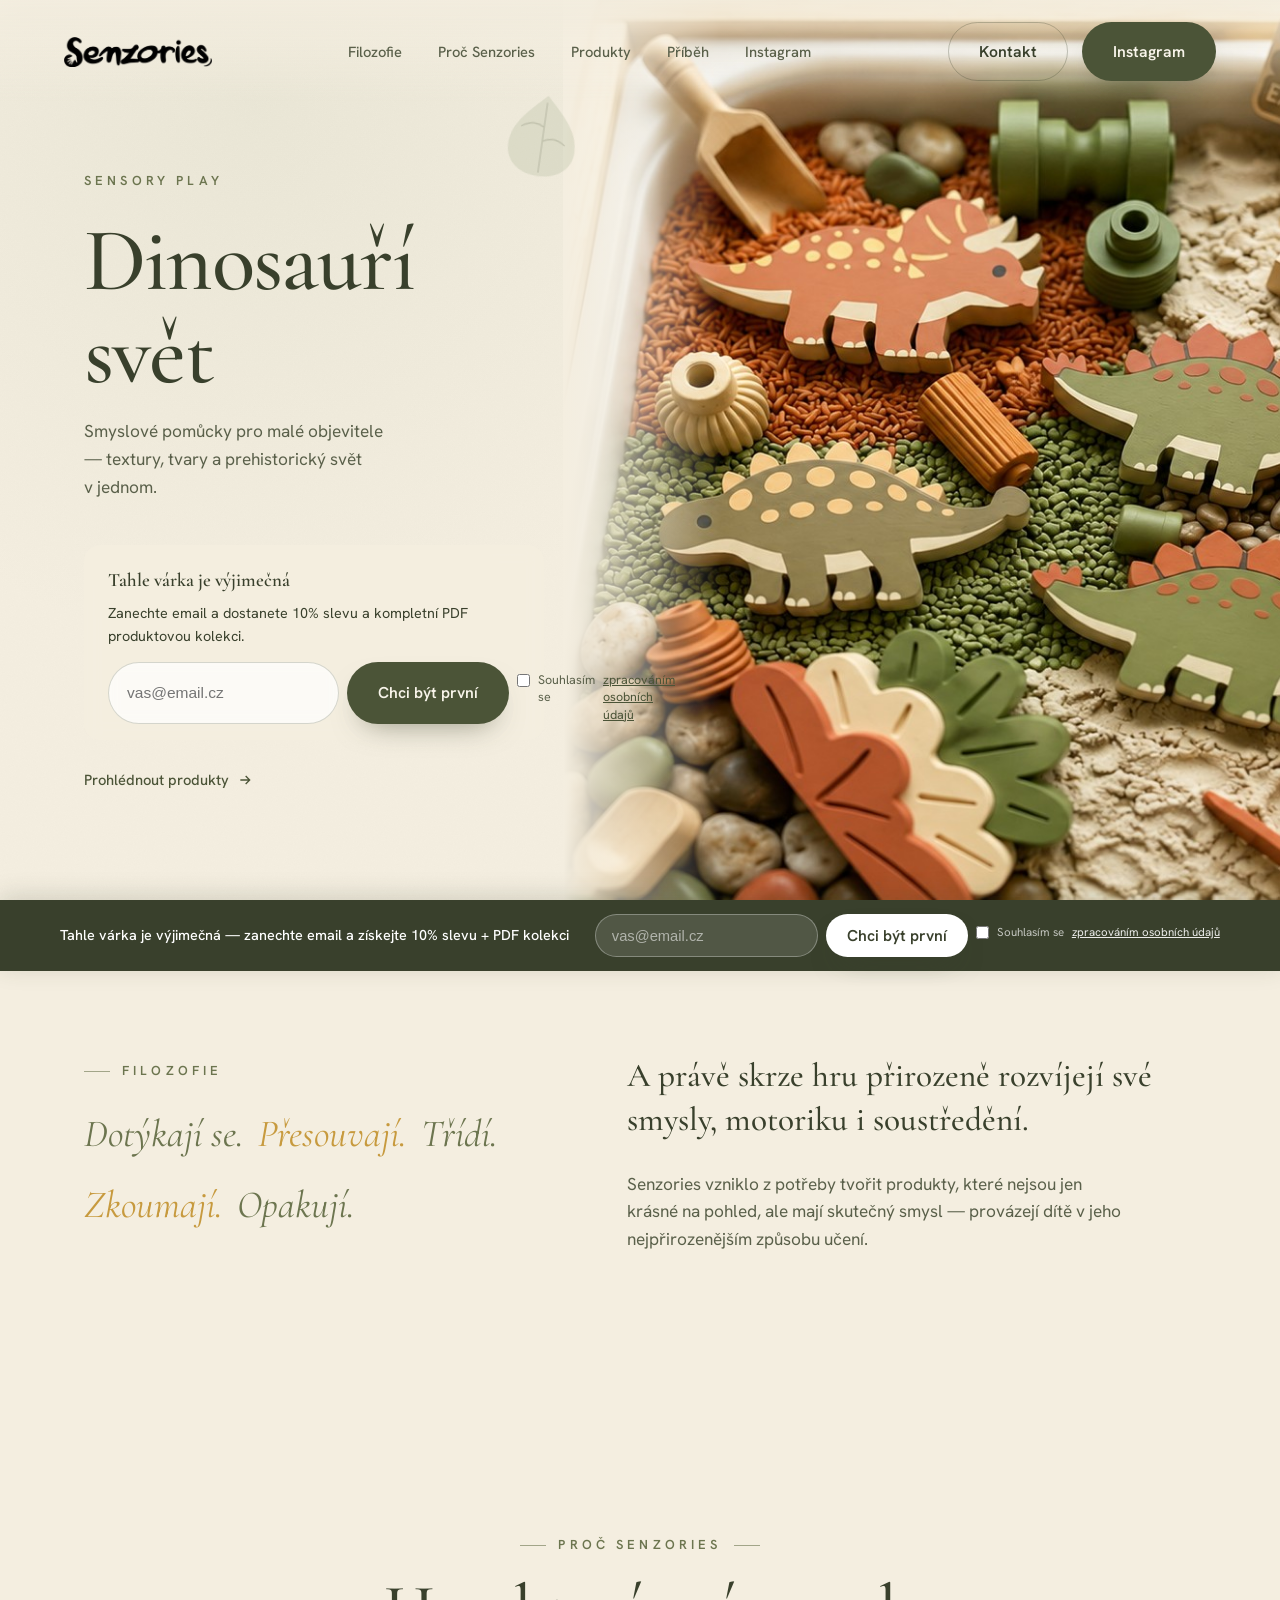
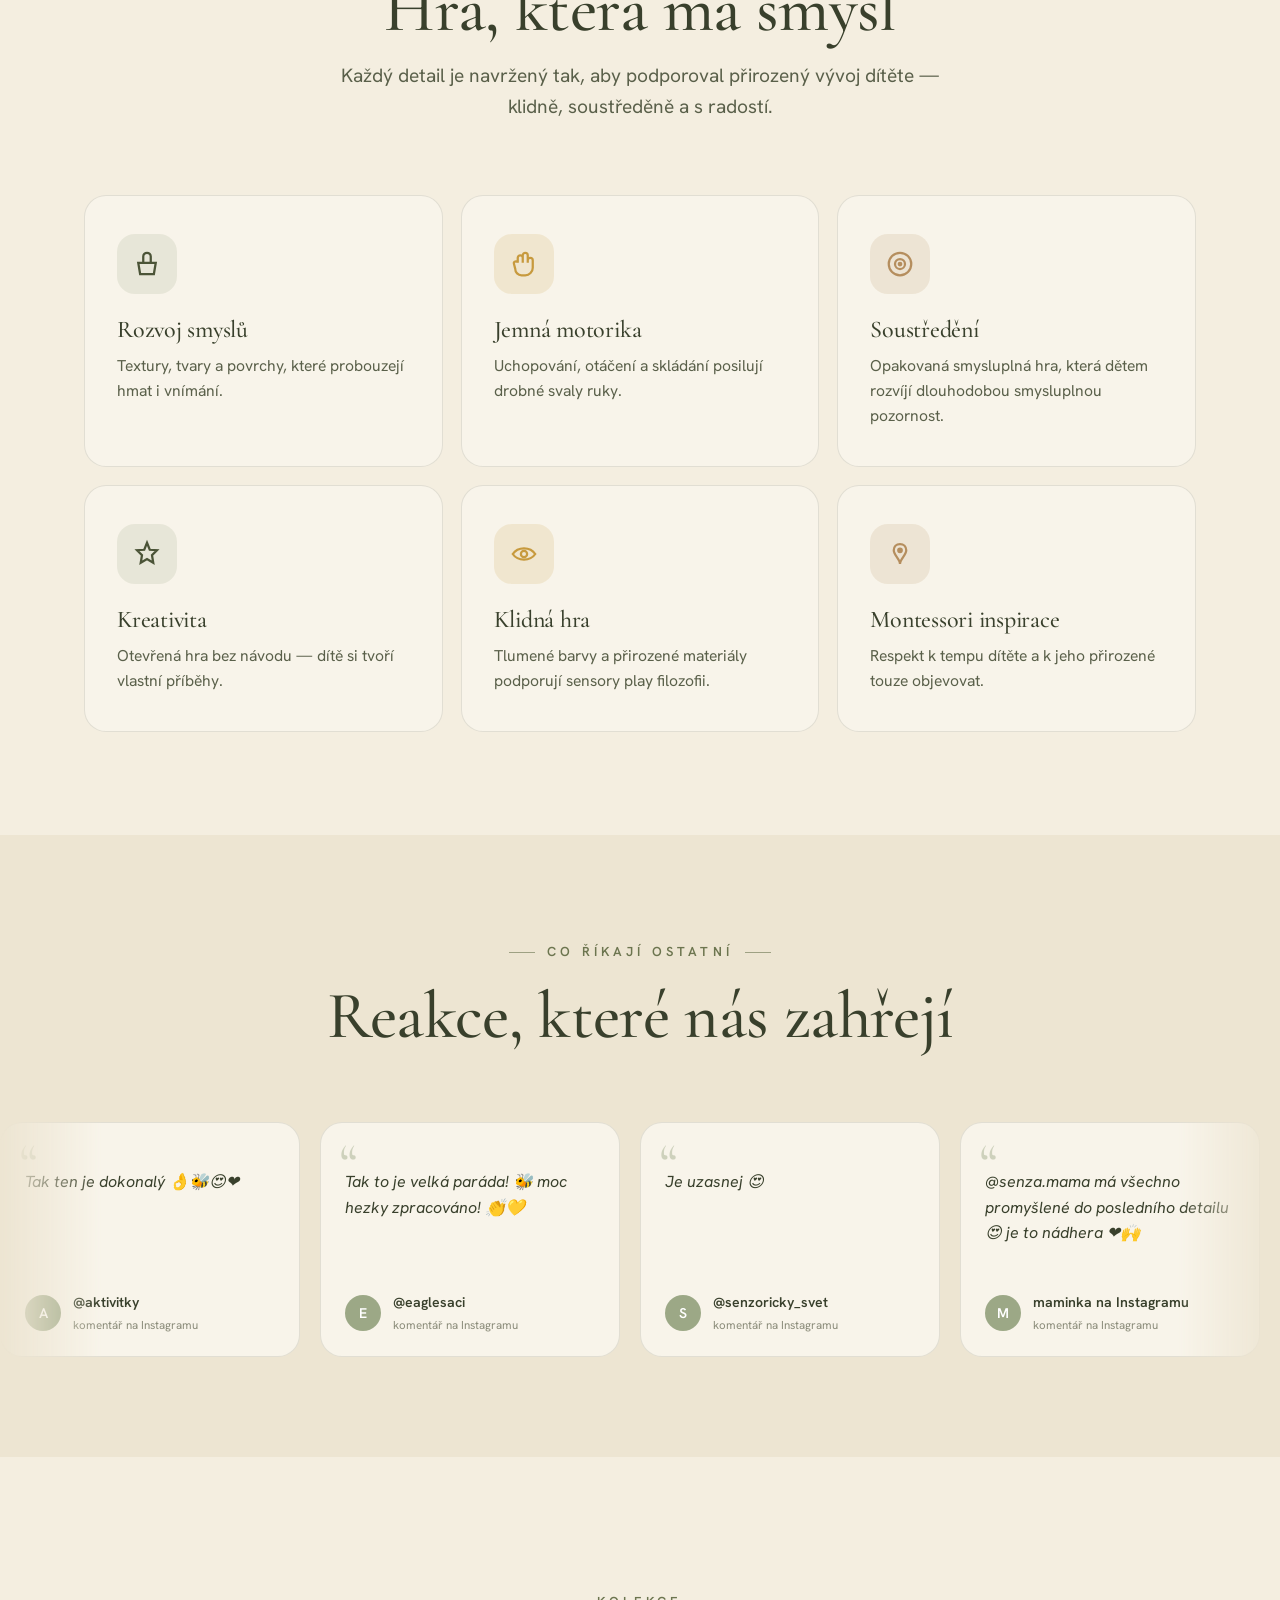
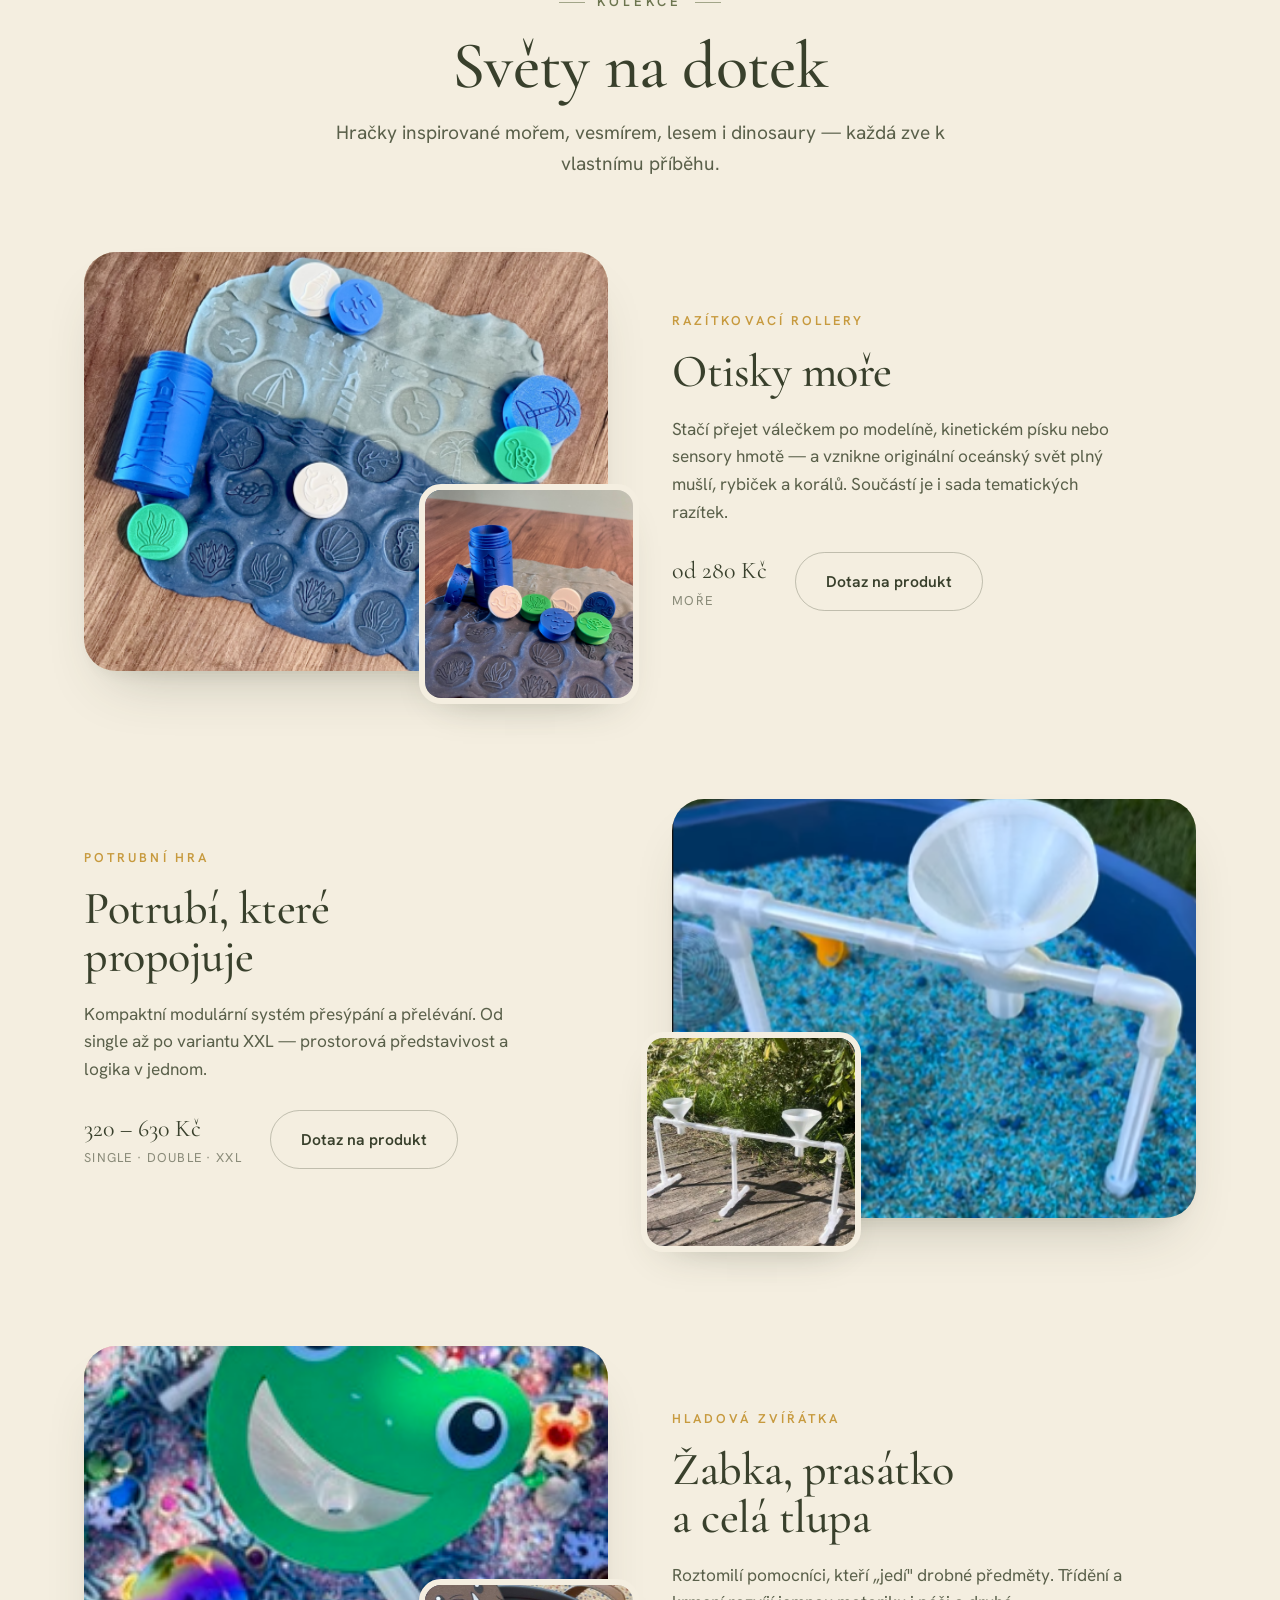
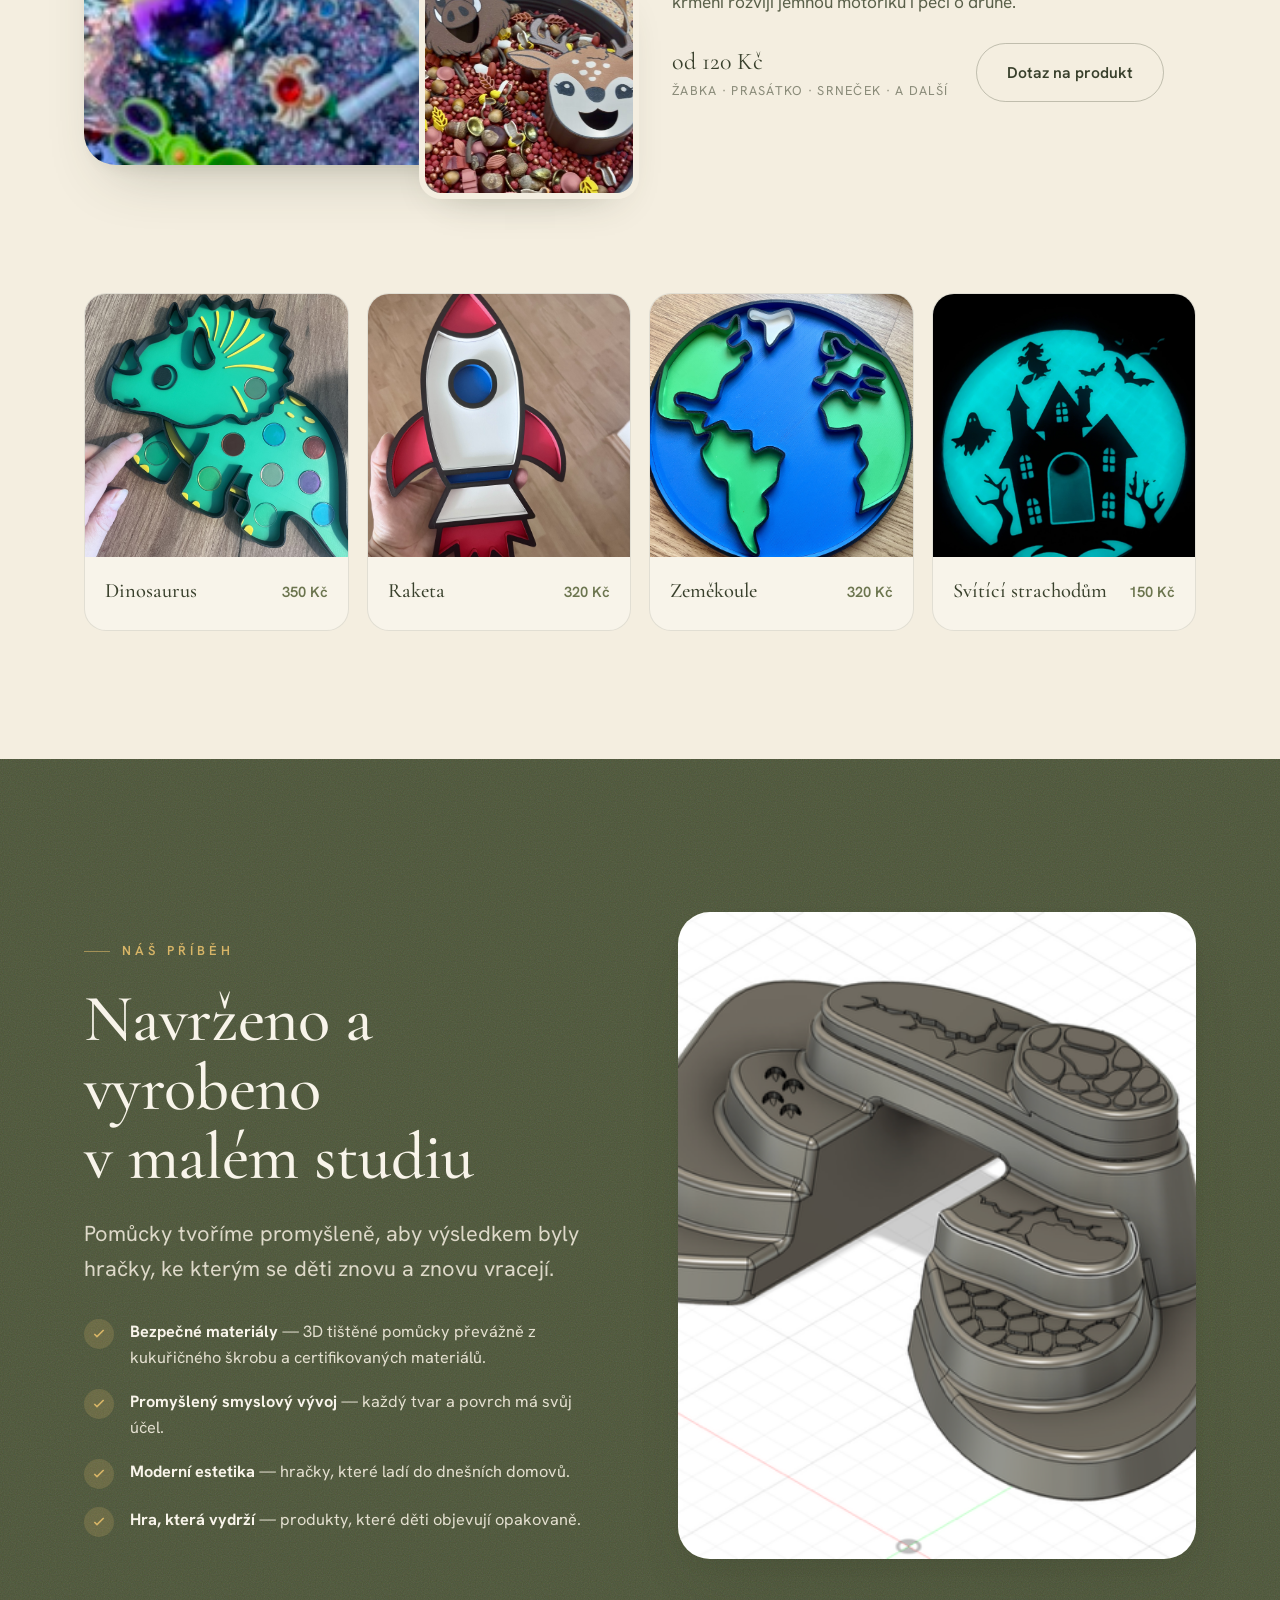
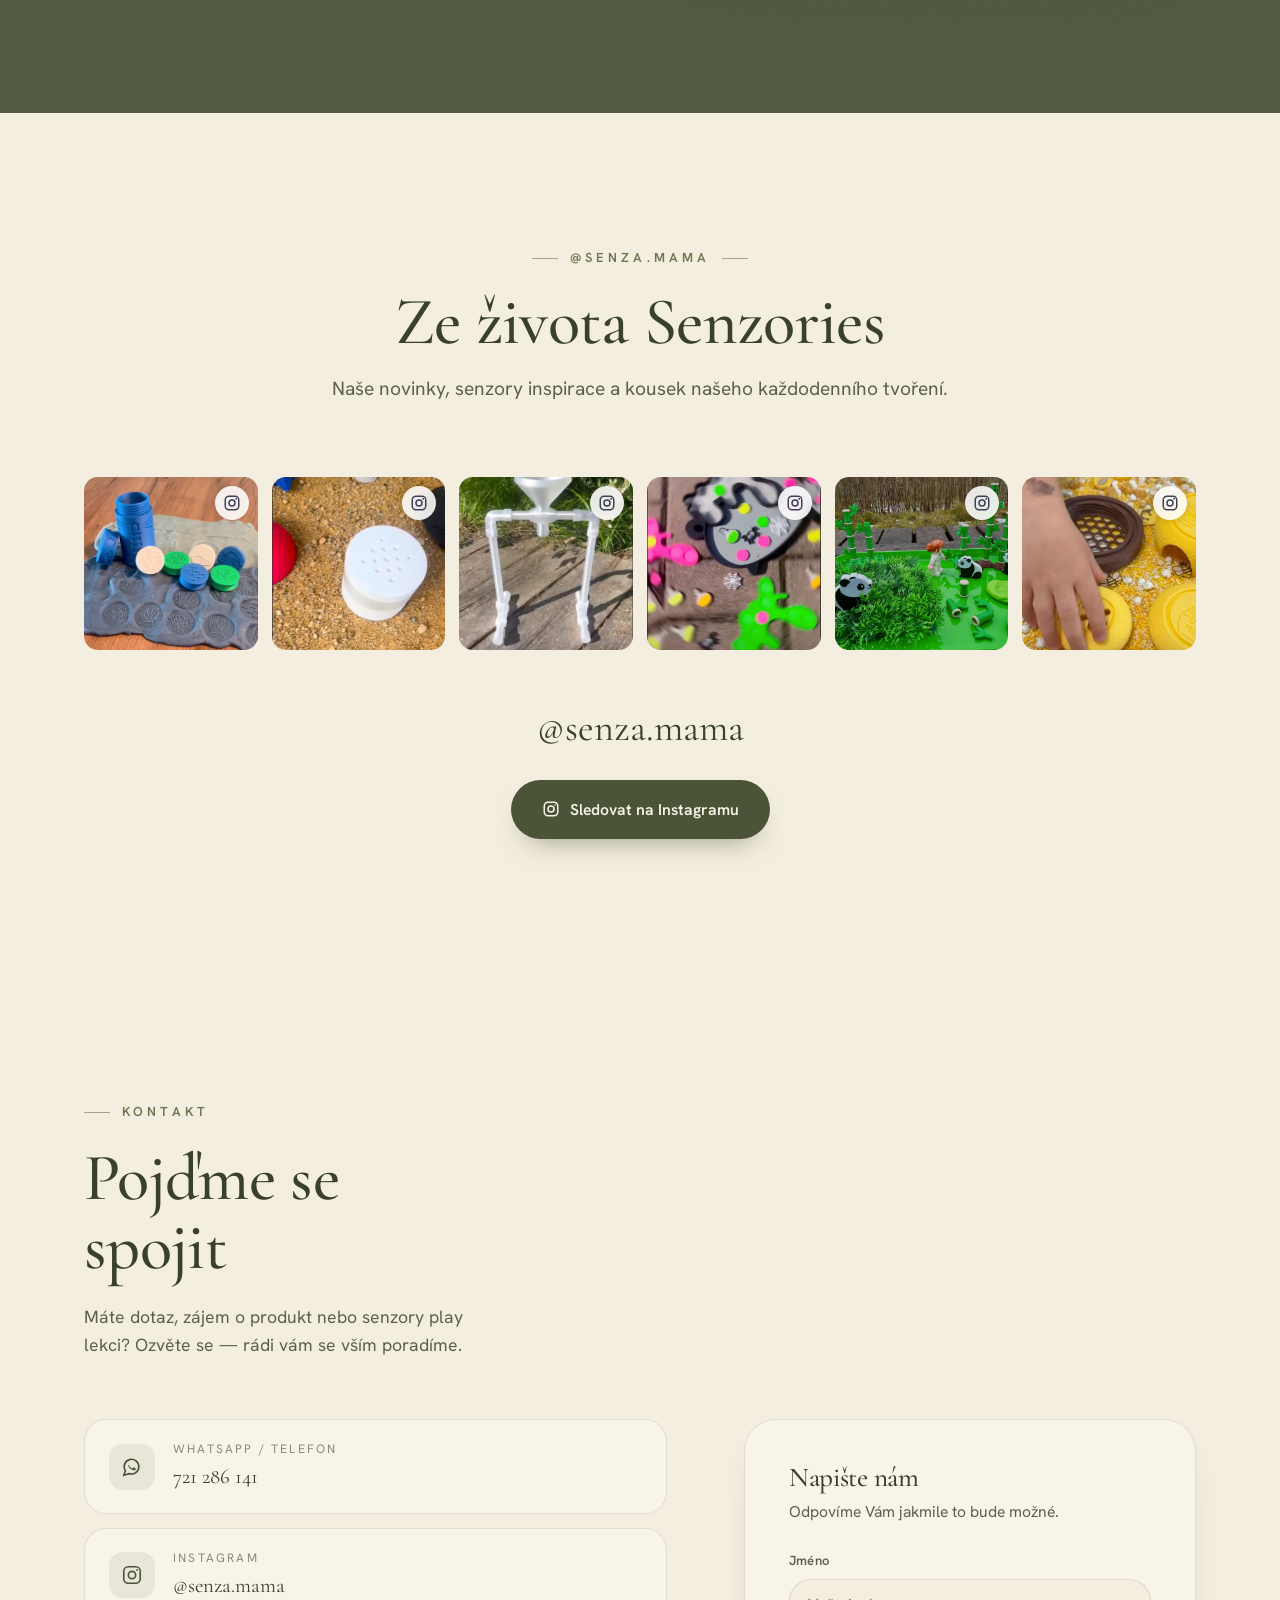
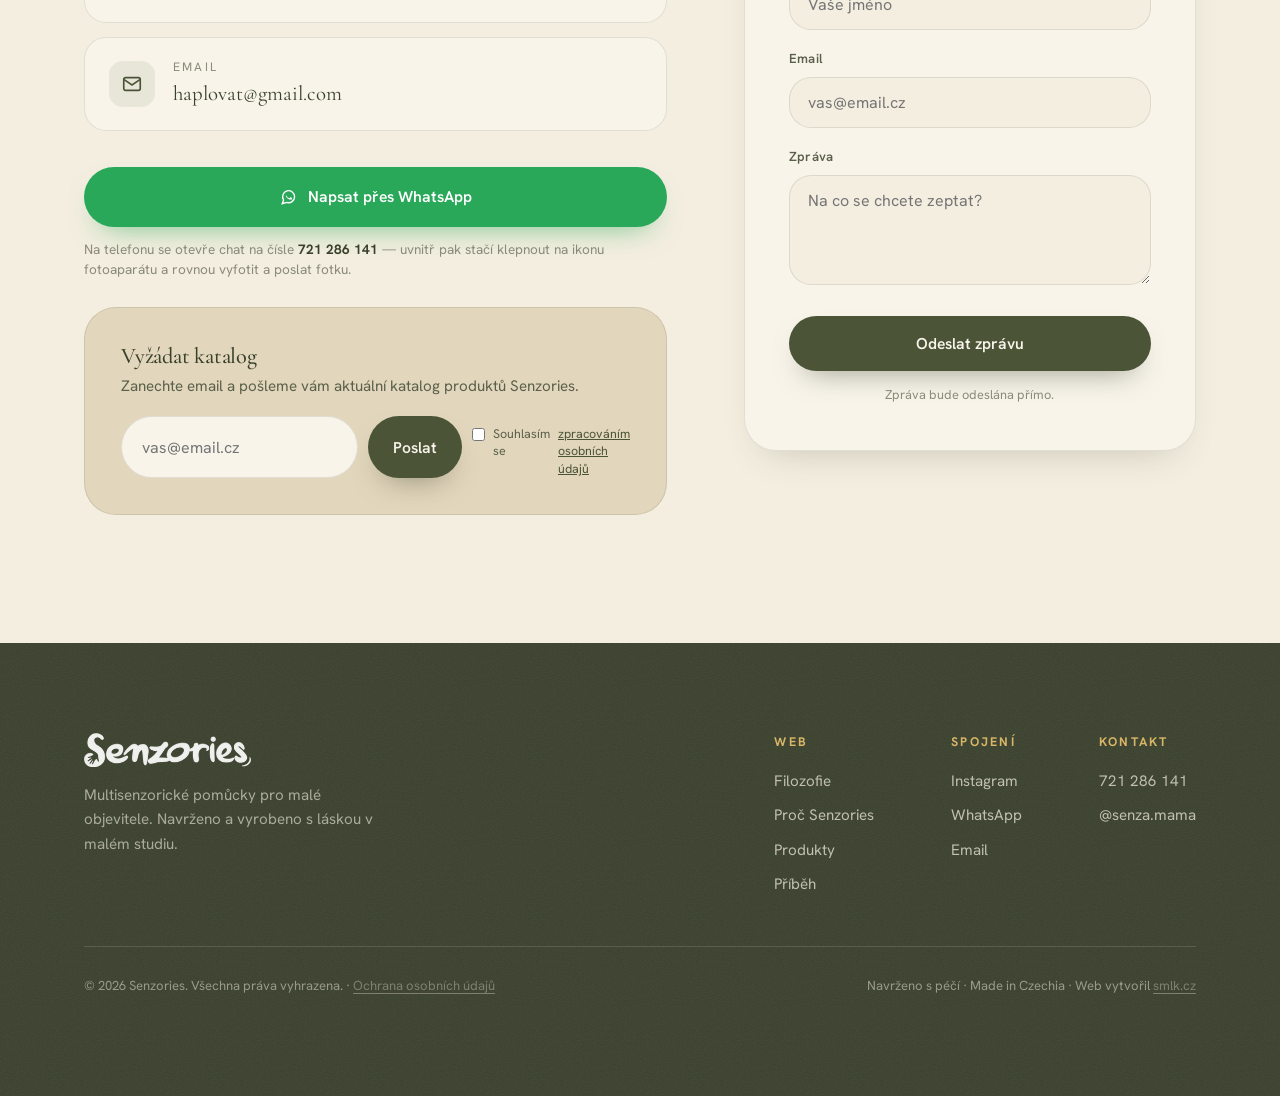
==== commit 5ed9efdb: "GDPR checkbox přesunut dovnitř formulářů — required blokuje odeslání Co-Authored-By: Claude Sonnet 4" ====
--- a/index.html
+++ b/index.html
@@ -67,8 +67,8 @@
     <p class="hidden"><label>Nevyplňujte<input name="bot-field" title="Nevyplňujte"></label></p>
     <input type="email" name="email" placeholder="vas@email.cz" required aria-label="Váš e-mail">
     <button type="submit" class="btn btn-primary">Chci být první</button>
+    <label class="gdpr-check"><input type="checkbox" required> Souhlasím se <a href="/gdpr.html">zpracováním osobních údajů</a></label>
   </form>
-  <label class="gdpr-check"><input type="checkbox" required> Souhlasím se <a href="/gdpr.html" target="_blank">zpracováním osobních údajů</a></label>
   <p class="sticky-bar-ok" id="stickyBarOk">Výborně! Ozveme se jako první.</p>
 </div>
 
@@ -123,8 +123,8 @@
           <p class="hidden"><label>Nevyplňujte<input name="bot-field" title="Nevyplňujte"></label></p>
           <input type="email" name="email" placeholder="vas@email.cz" required aria-label="Váš e-mail">
           <button type="submit" class="btn btn-primary">Chci být první</button>
+          <label class="gdpr-check"><input type="checkbox" required> Souhlasím se <a href="/gdpr.html">zpracováním osobních údajů</a></label>
         </form>
-        <label class="gdpr-check"><input type="checkbox" required> Souhlasím se <a href="/gdpr.html" target="_blank">zpracováním osobních údajů</a></label>
         <p class="hero-signup-ok" id="heroSignupOk">Výborně! Ozveme se jako první. 🎉</p>
       </div>
 
@@ -418,8 +418,8 @@
             <p class="hidden"><label>Nevyplňujte<input name="bot-field" title="Nevyplňujte"></label></p>
             <input type="email" name="cemail" placeholder="vas@email.cz" required>
             <button type="submit" class="btn btn-primary">Poslat</button>
+            <label class="gdpr-check"><input type="checkbox" required> Souhlasím se <a href="/gdpr.html">zpracováním osobních údajů</a></label>
           </form>
-          <label class="gdpr-check"><input type="checkbox" required> Souhlasím se <a href="/gdpr.html" target="_blank">zpracováním osobních údajů</a></label>
         </div>
       </div>
 
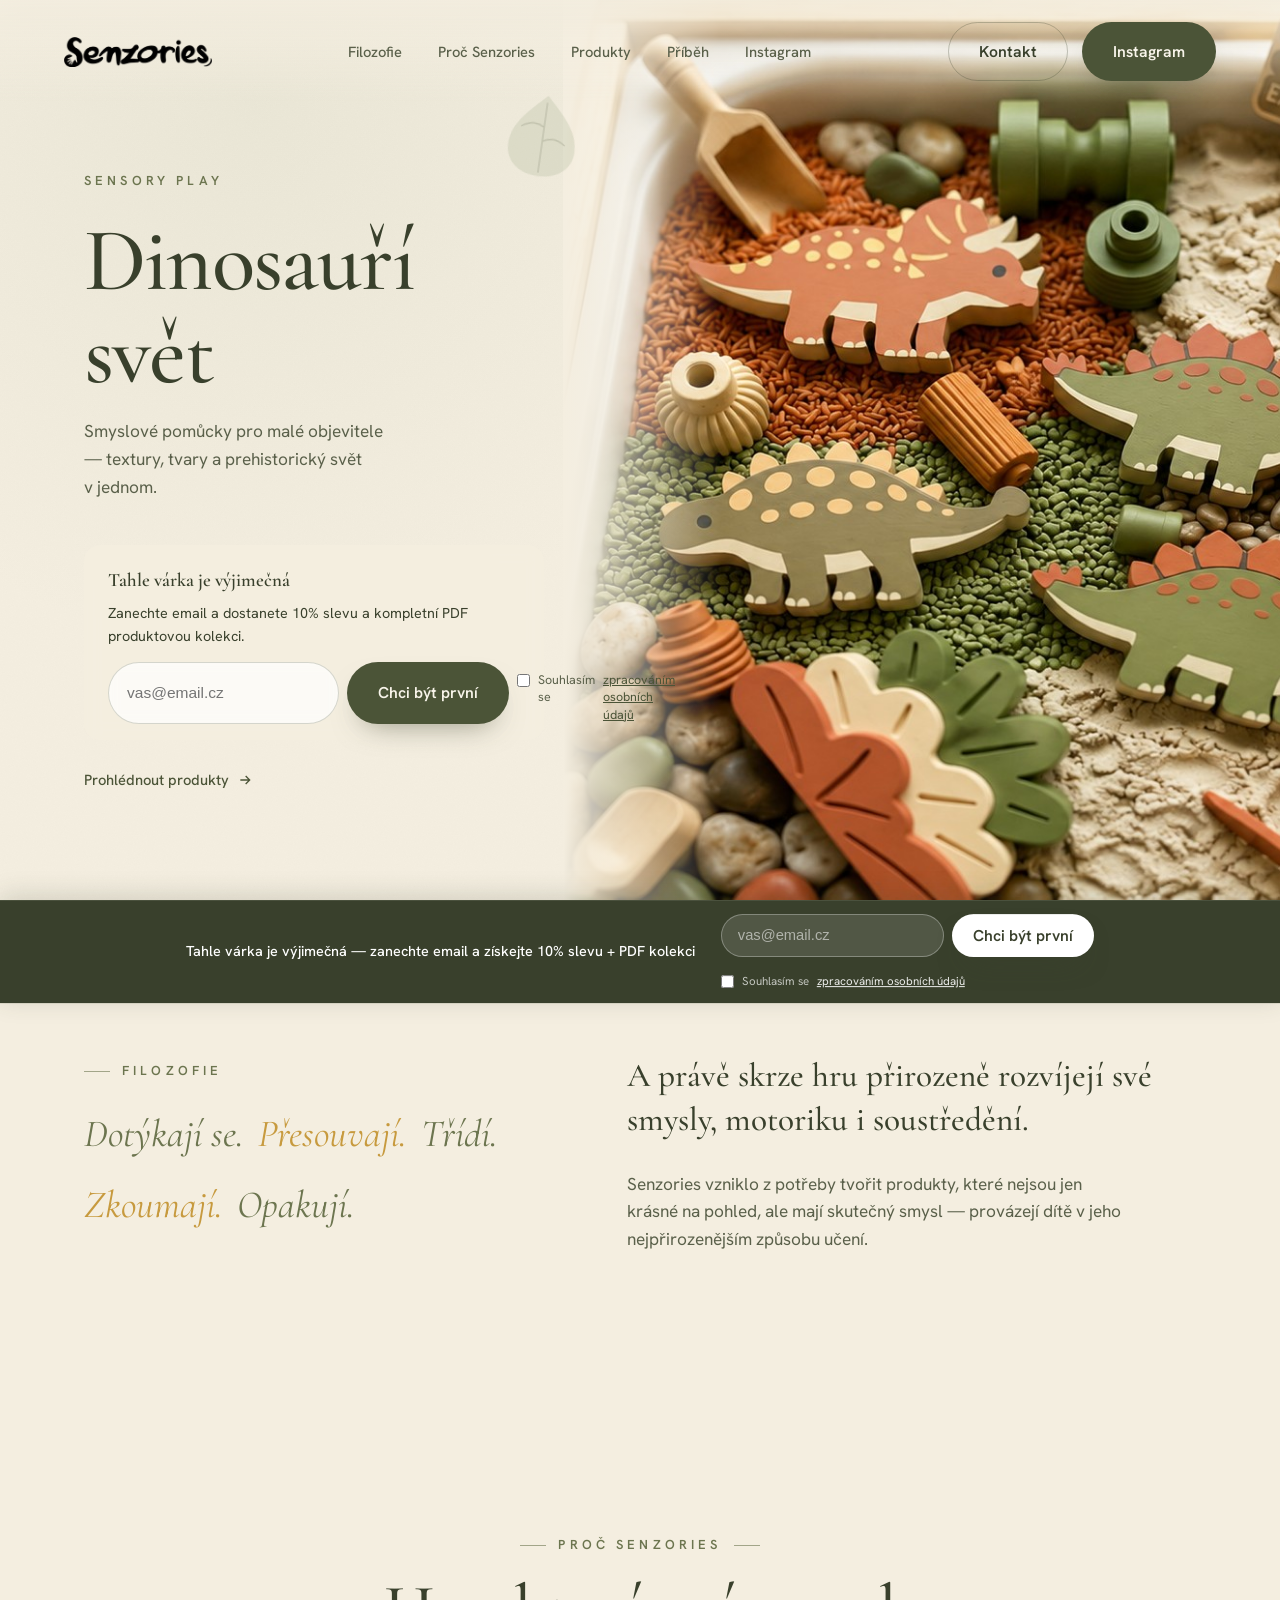
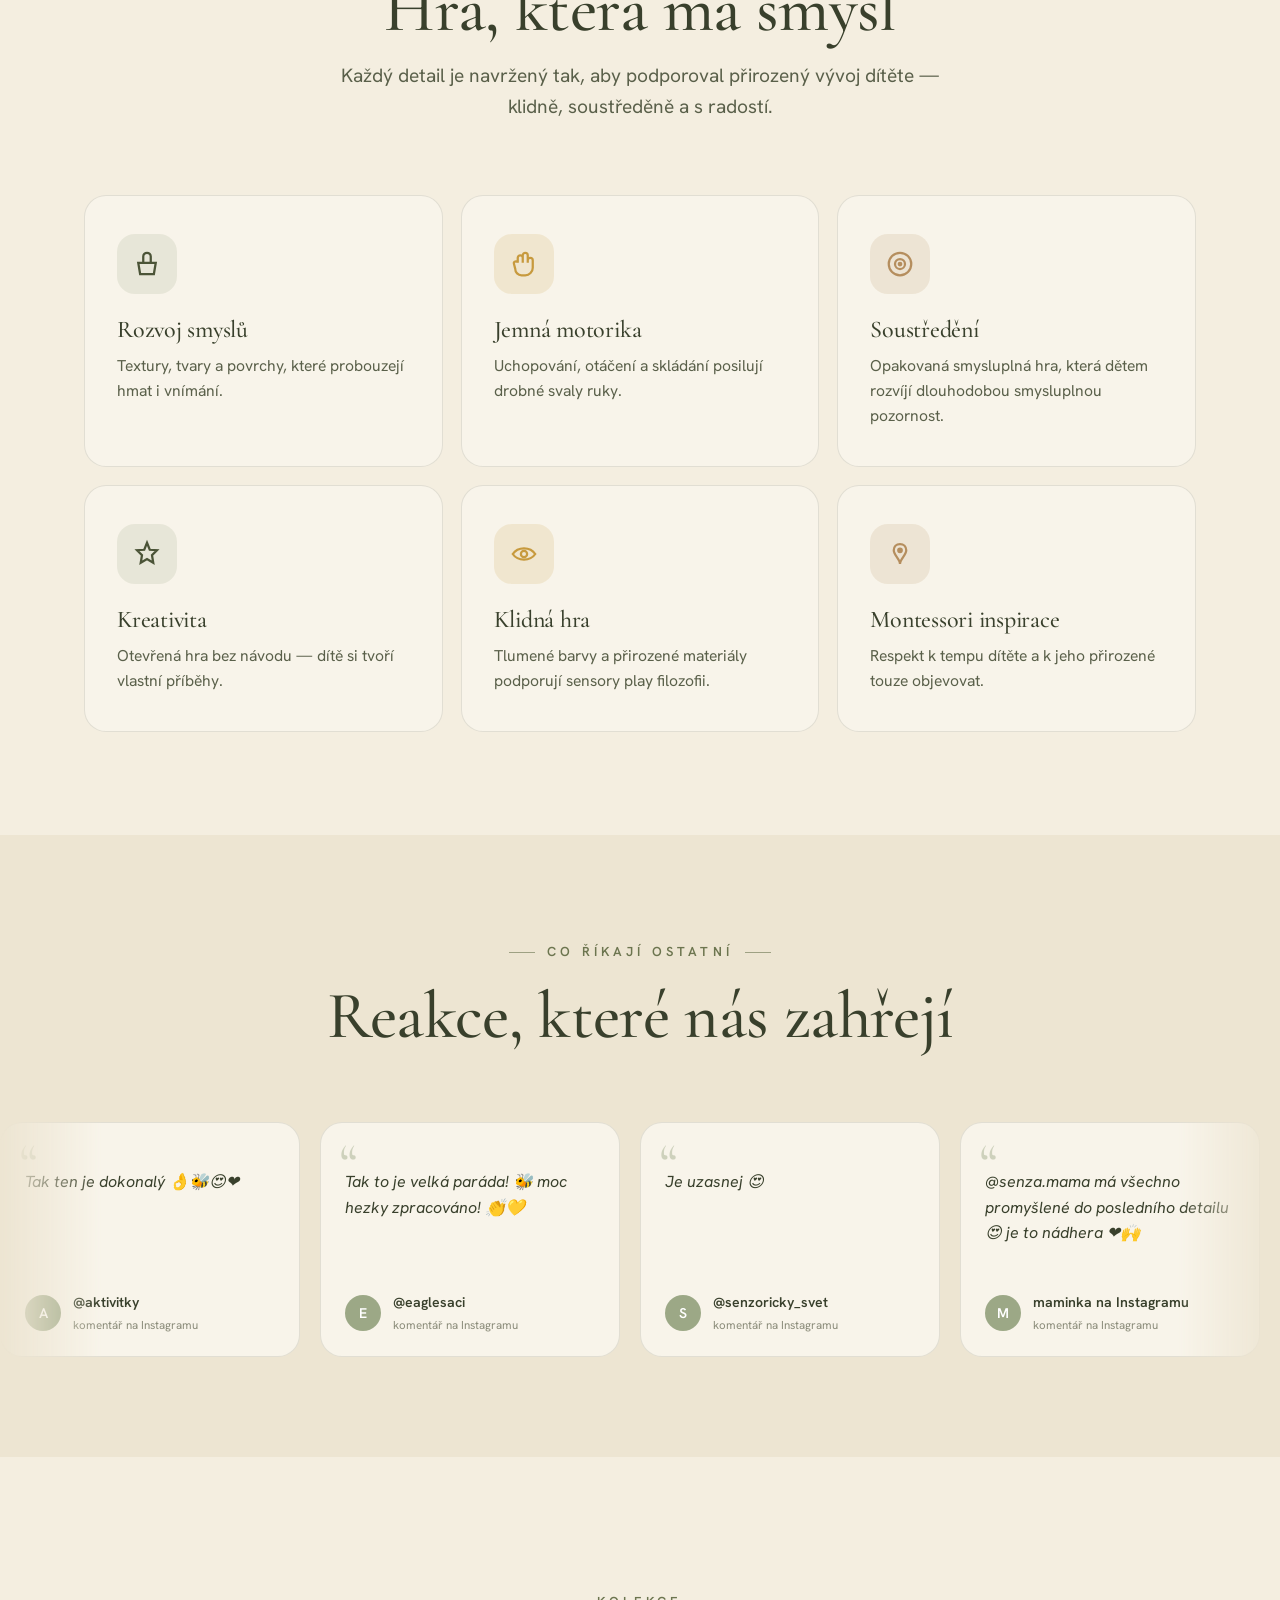
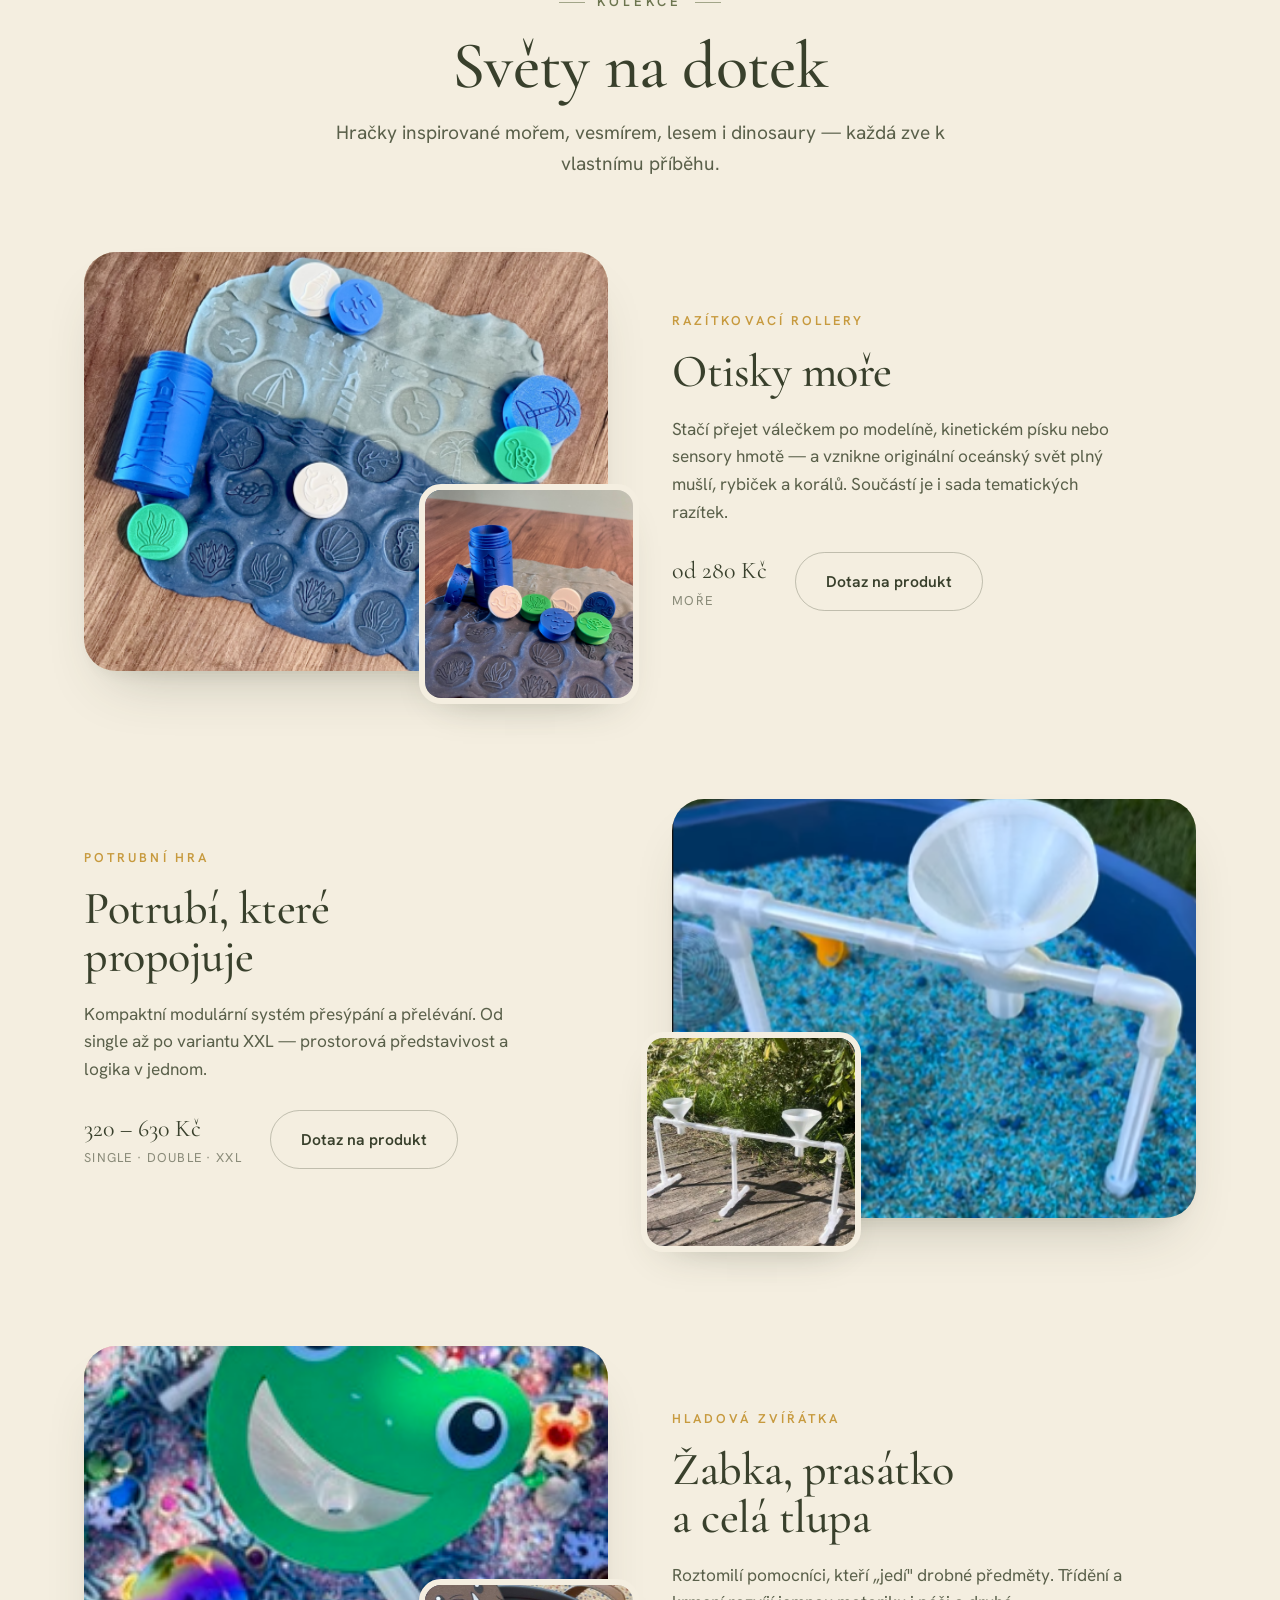
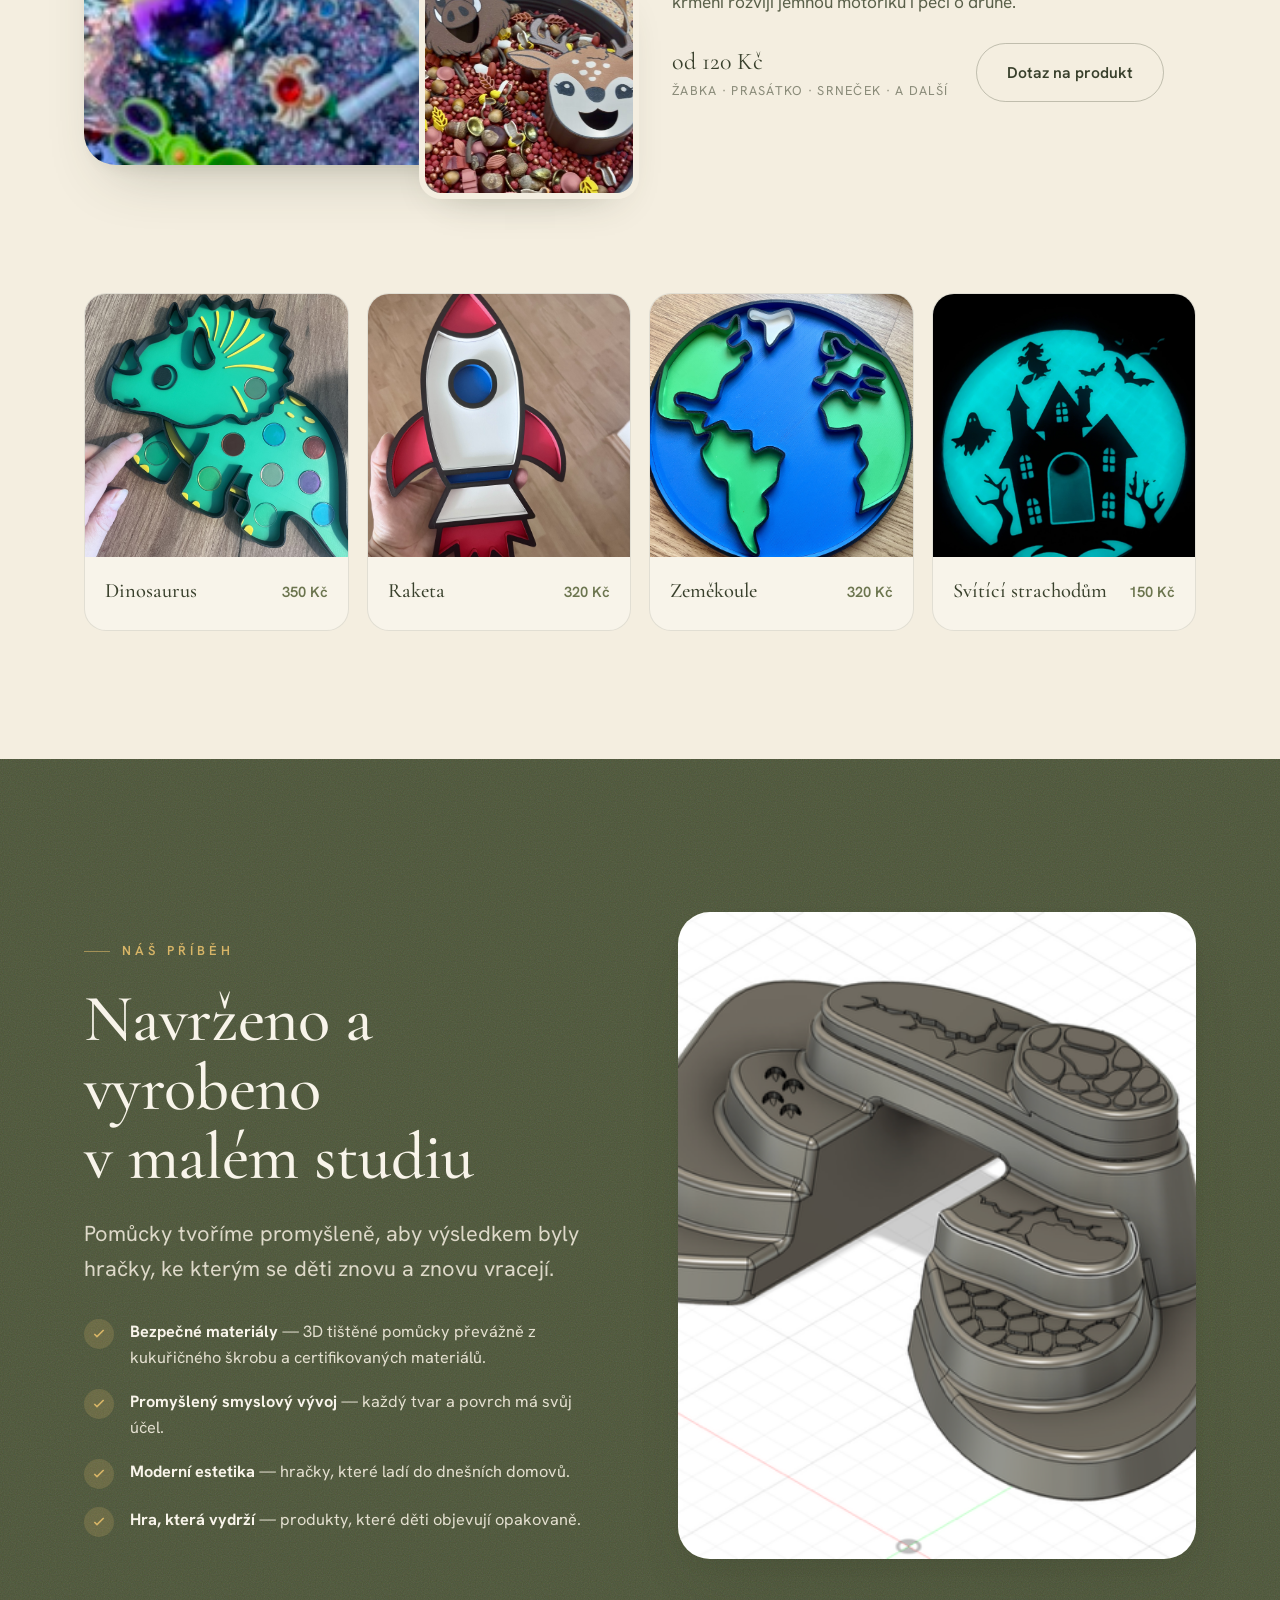
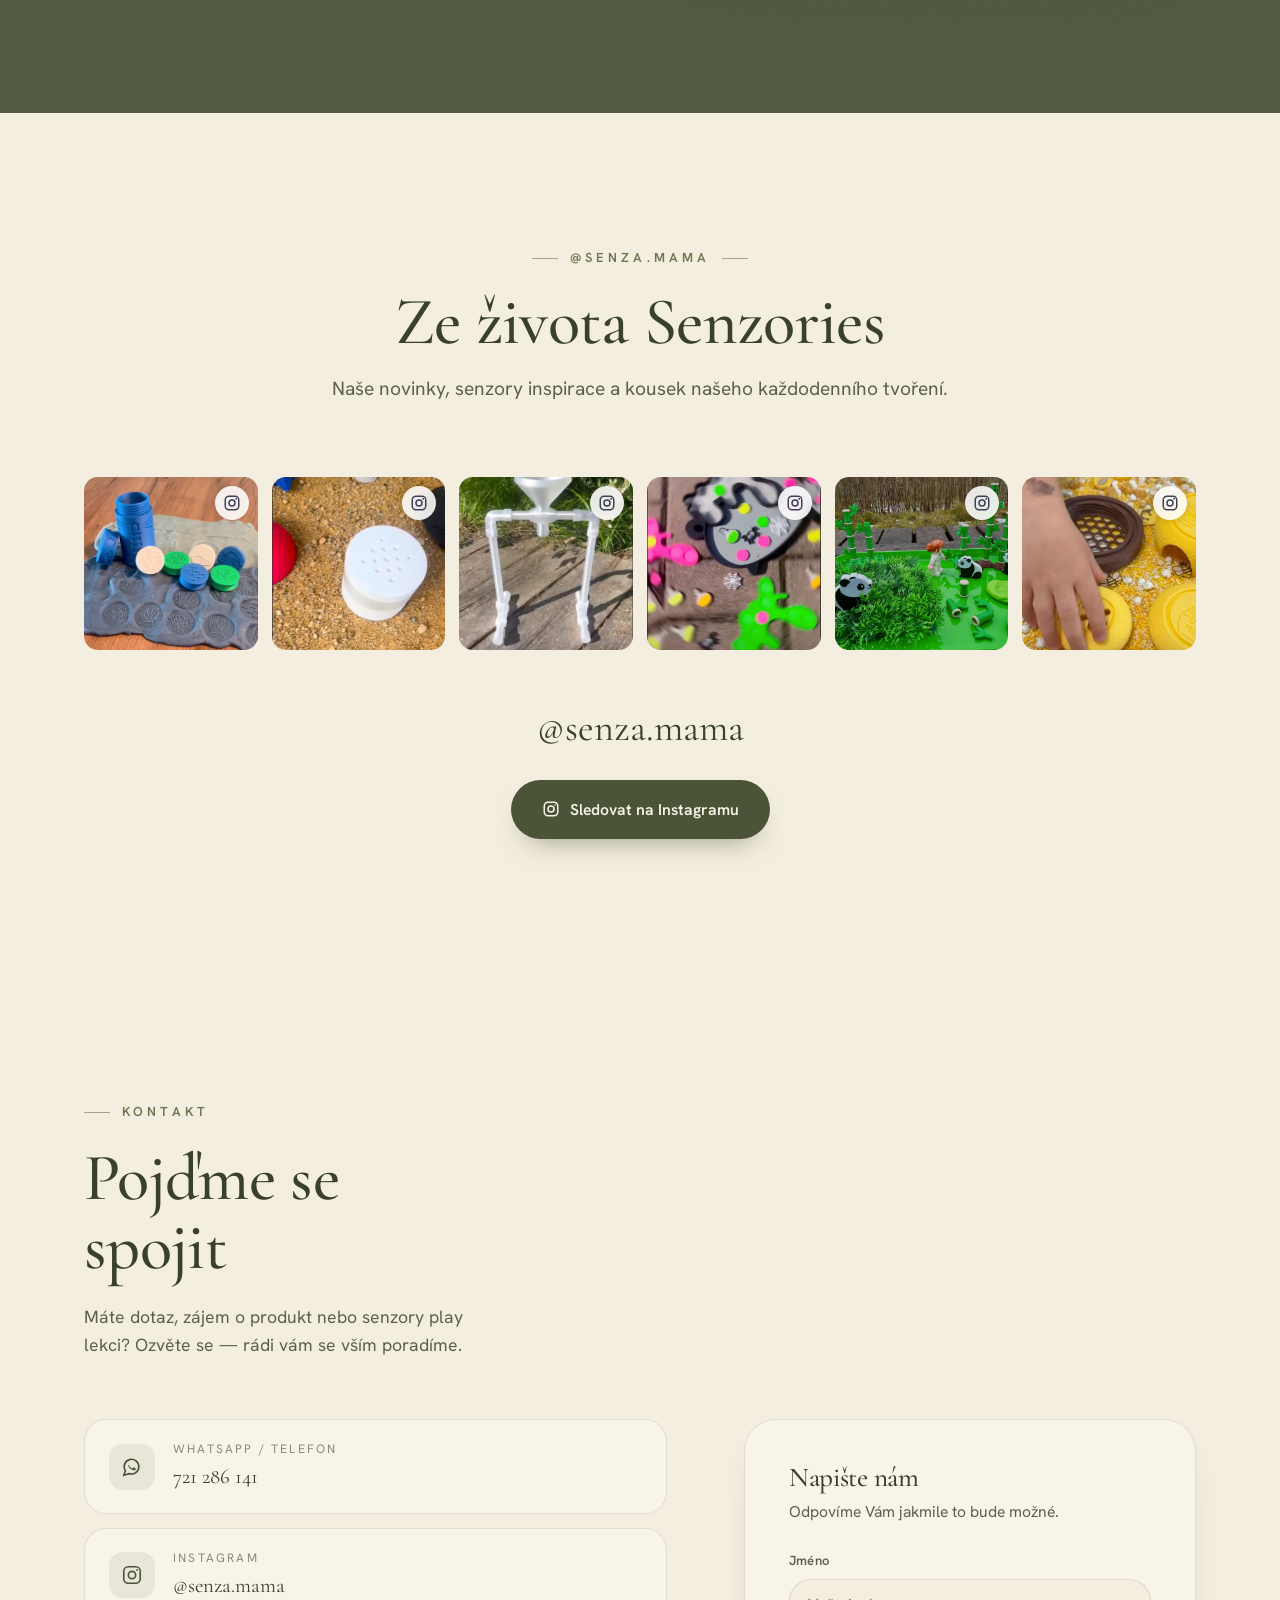
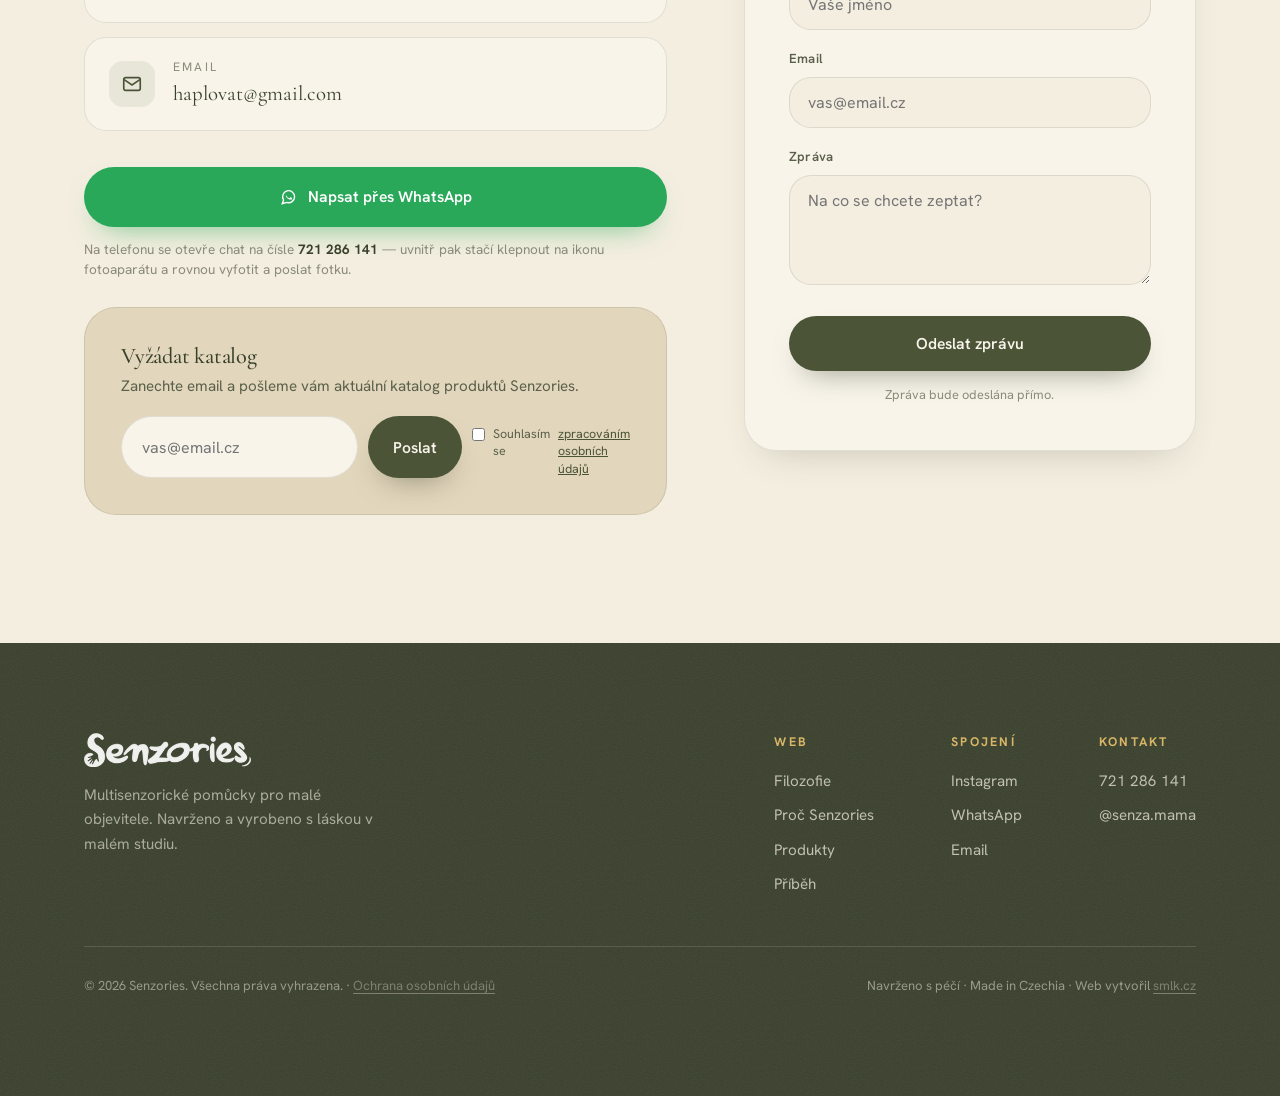
==== commit a7b71de8: "Sticky bar — checkbox pod formulářem, čistější layout Co-Authored-By: Claude Sonnet 4.6 <noreply@ant" ====
--- a/index.html
+++ b/index.html
@@ -65,8 +65,10 @@
     <input type="hidden" name="form-name" value="newsletter-sticky">
     <input type="hidden" name="subject" value="Dinopark 30.5.2026">
     <p class="hidden"><label>Nevyplňujte<input name="bot-field" title="Nevyplňujte"></label></p>
-    <input type="email" name="email" placeholder="vas@email.cz" required aria-label="Váš e-mail">
-    <button type="submit" class="btn btn-primary">Chci být první</button>
+    <div class="sticky-bar-row">
+      <input type="email" name="email" placeholder="vas@email.cz" required aria-label="Váš e-mail">
+      <button type="submit" class="btn btn-primary">Chci být první</button>
+    </div>
     <label class="gdpr-check"><input type="checkbox" required> Souhlasím se <a href="/gdpr.html">zpracováním osobních údajů</a></label>
   </form>
   <p class="sticky-bar-ok" id="stickyBarOk">Výborně! Ozveme se jako první.</p>
--- a/styles.css
+++ b/styles.css
@@ -166,7 +166,8 @@
   color: #fff; font-size: 0.9rem; font-weight: 500;
   white-space: nowrap; flex-shrink: 0;
 }
-.sticky-bar-form { display: flex; gap: 8px; flex-wrap: nowrap; }
+.sticky-bar-form { display: flex; flex-direction: column; gap: 6px; }
+.sticky-bar-form .sticky-bar-row { display: flex; gap: 8px; flex-wrap: nowrap; }
 .sticky-bar-form input[type="email"] {
   padding: 10px 16px; border-radius: var(--r-pill);
   border: 1.5px solid rgba(255,255,255,0.3);
@@ -183,6 +184,7 @@
   .sticky-bar { flex-direction: column; gap: 10px; padding: 16px; }
   .sticky-bar-text { white-space: normal; text-align: center; font-size: 0.85rem; }
   .sticky-bar-form { width: 100%; }
+  .sticky-bar-form .sticky-bar-row { width: 100%; }
   .sticky-bar-form input[type="email"] { flex: 1; min-width: 0; }
 }
 
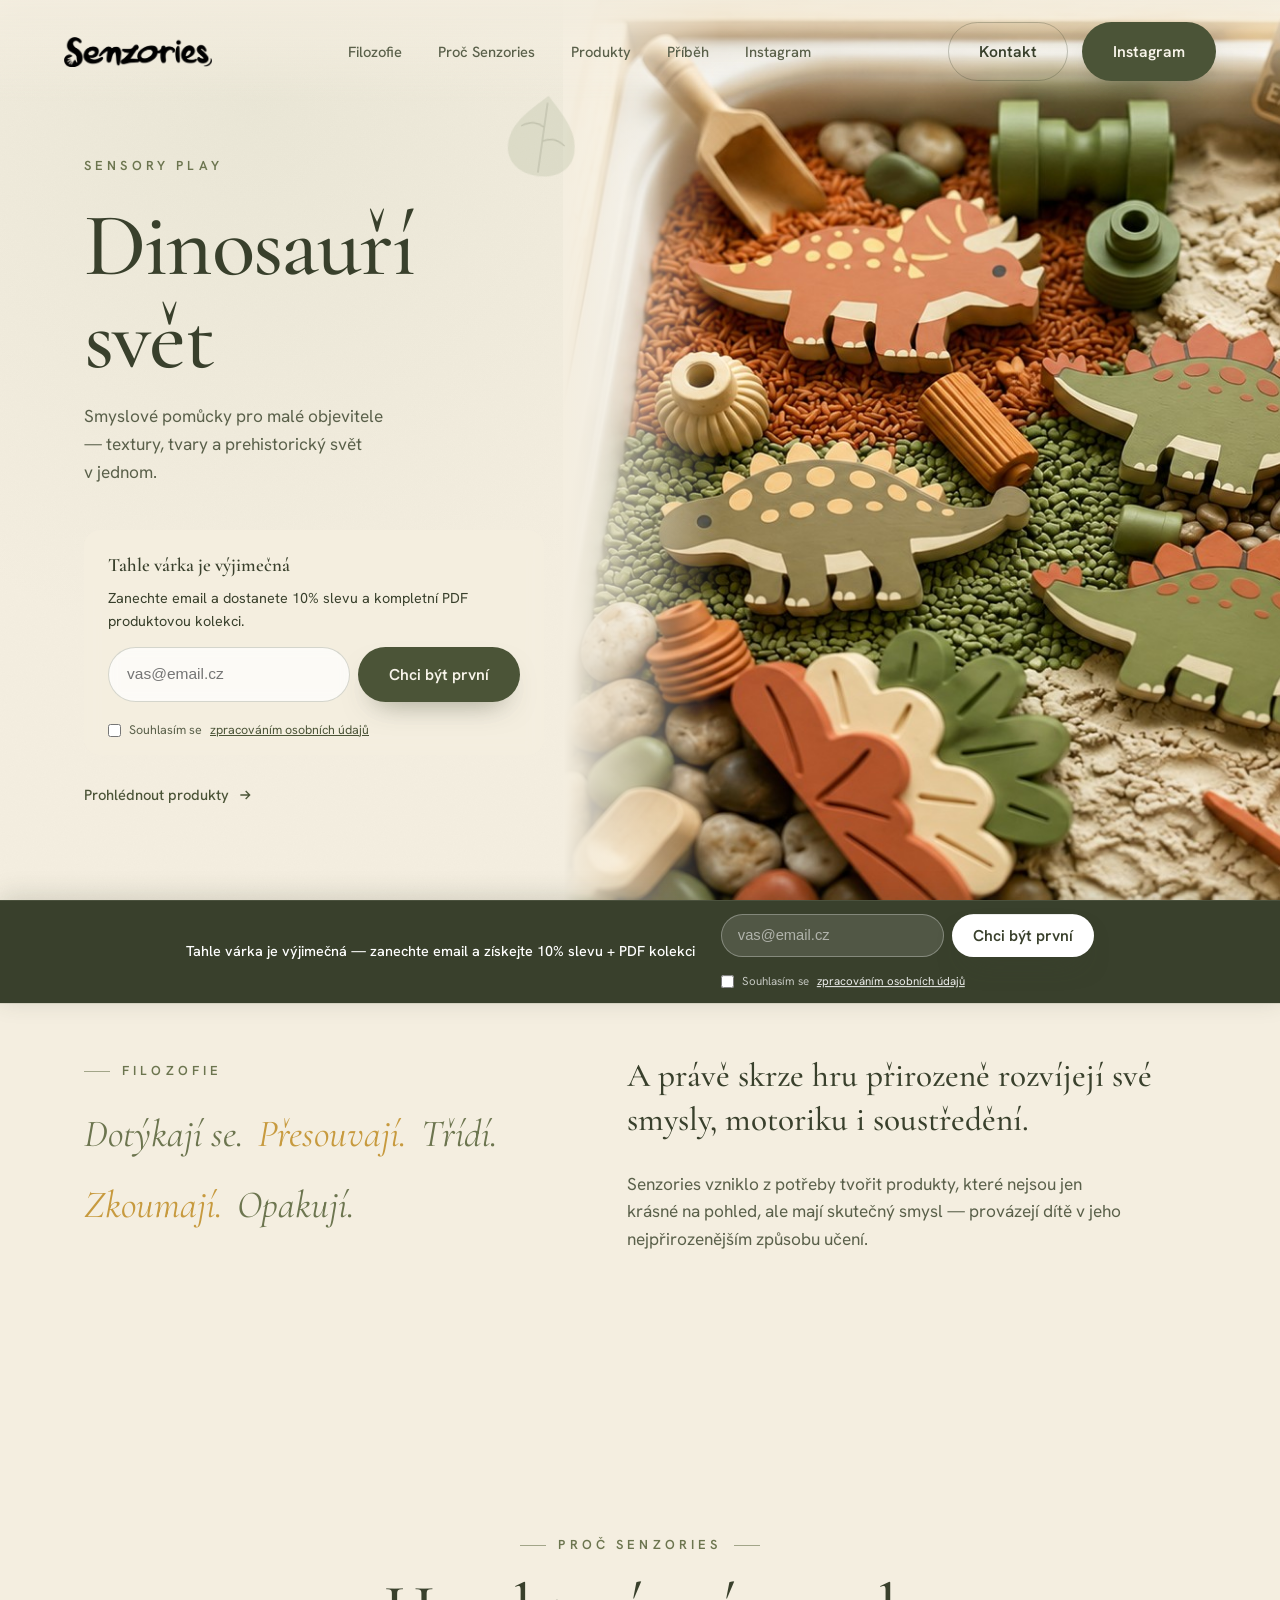
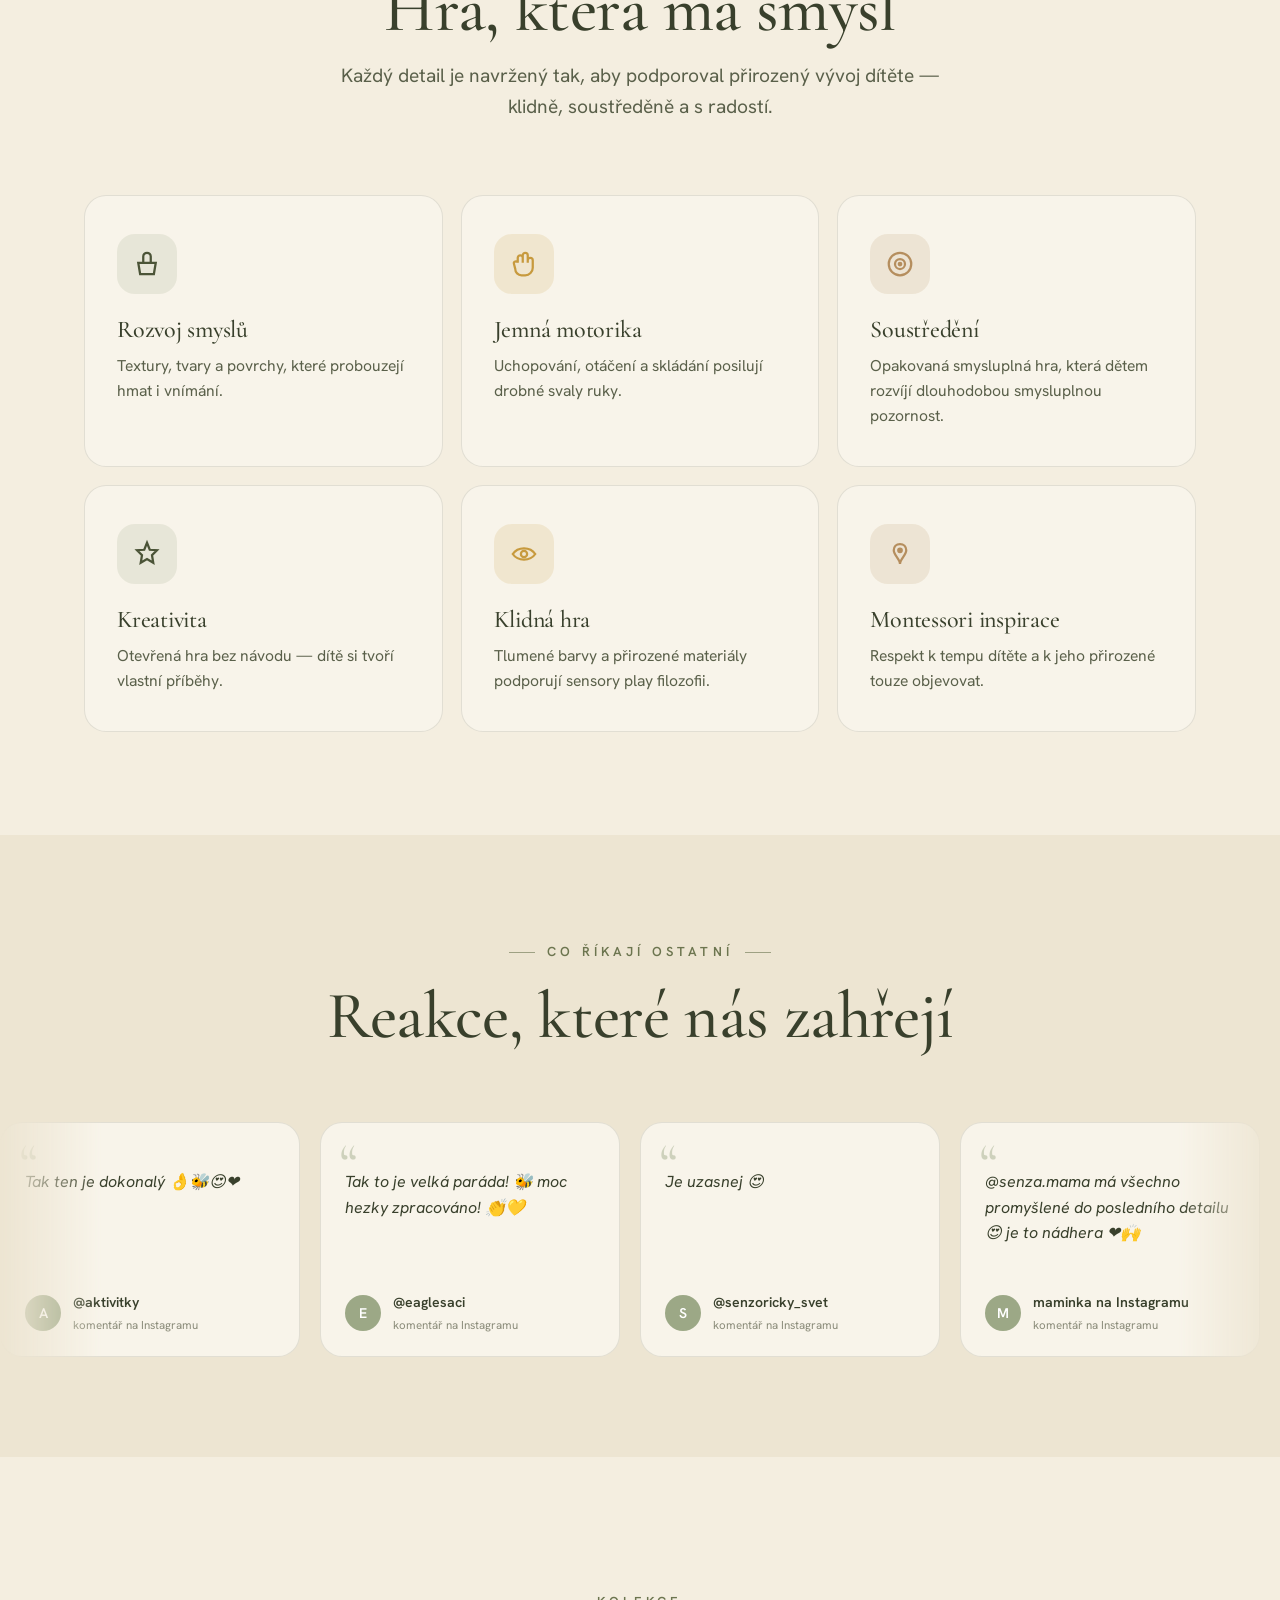
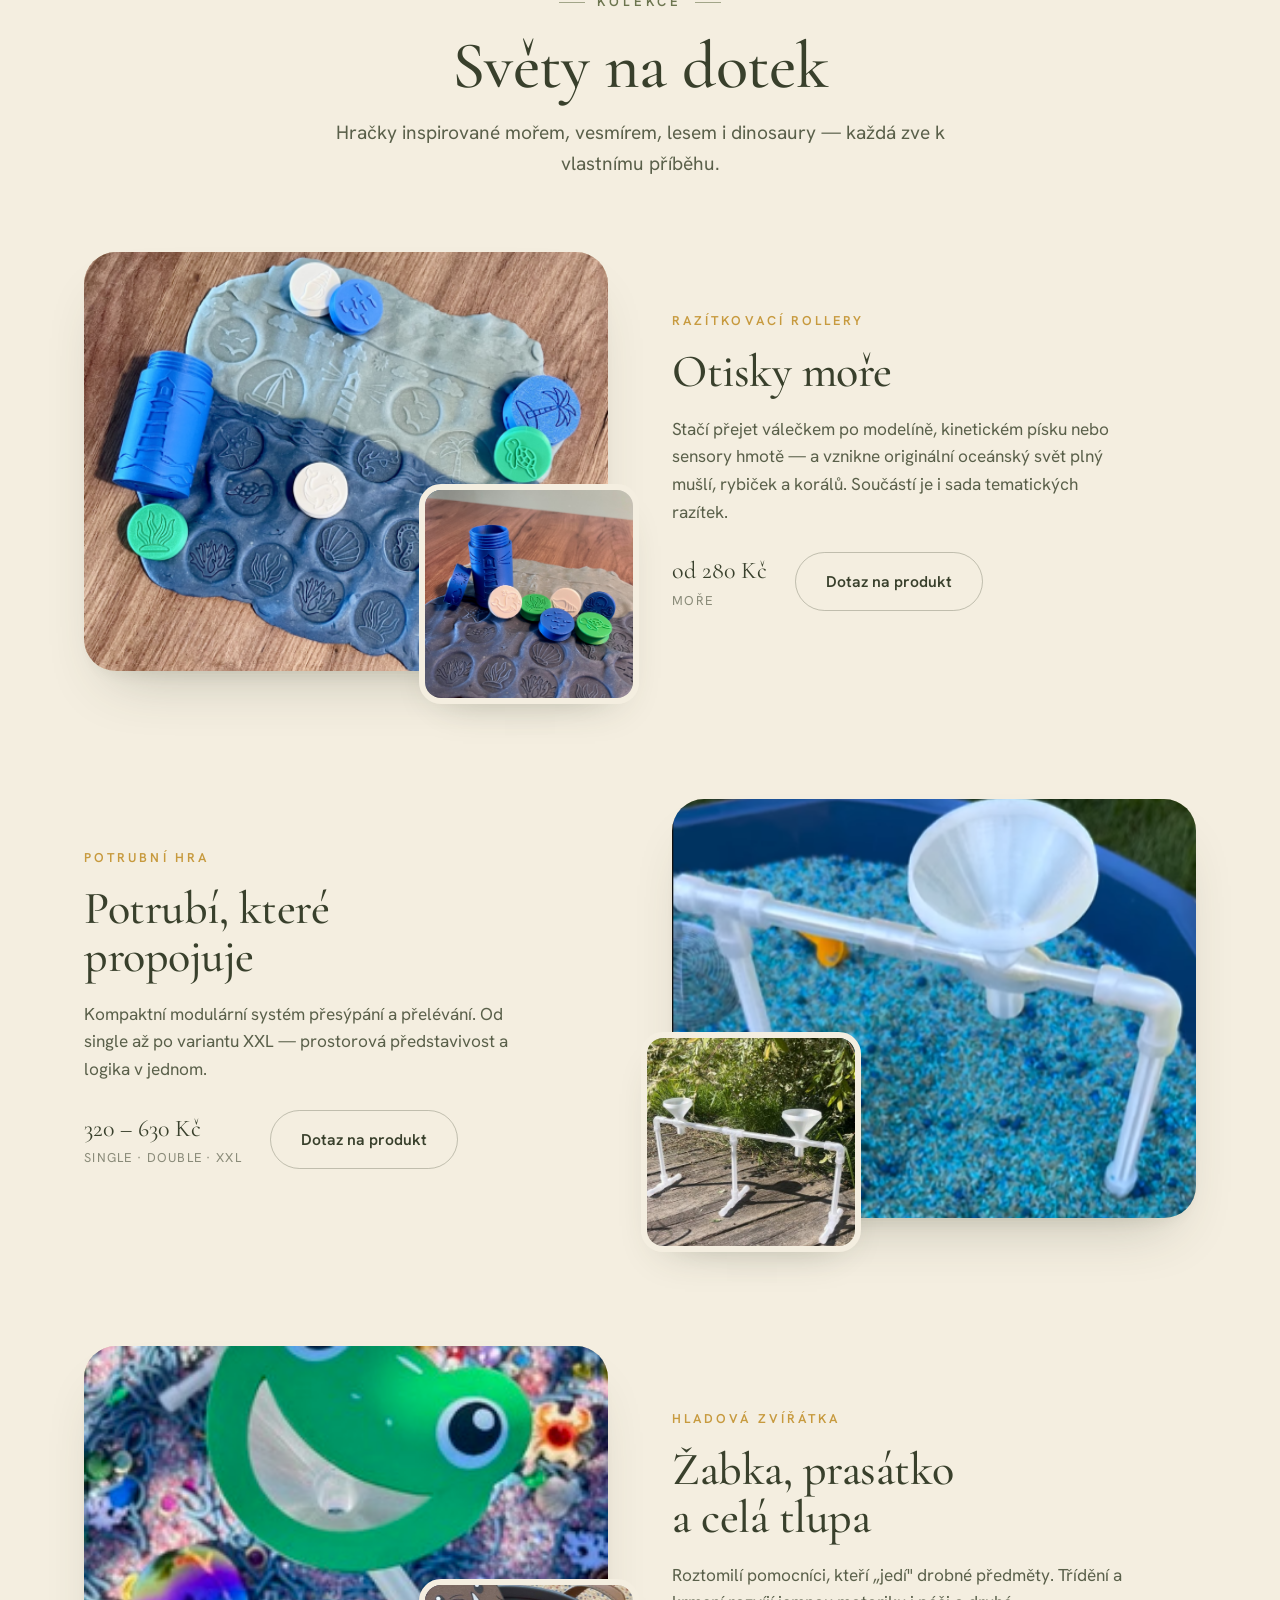
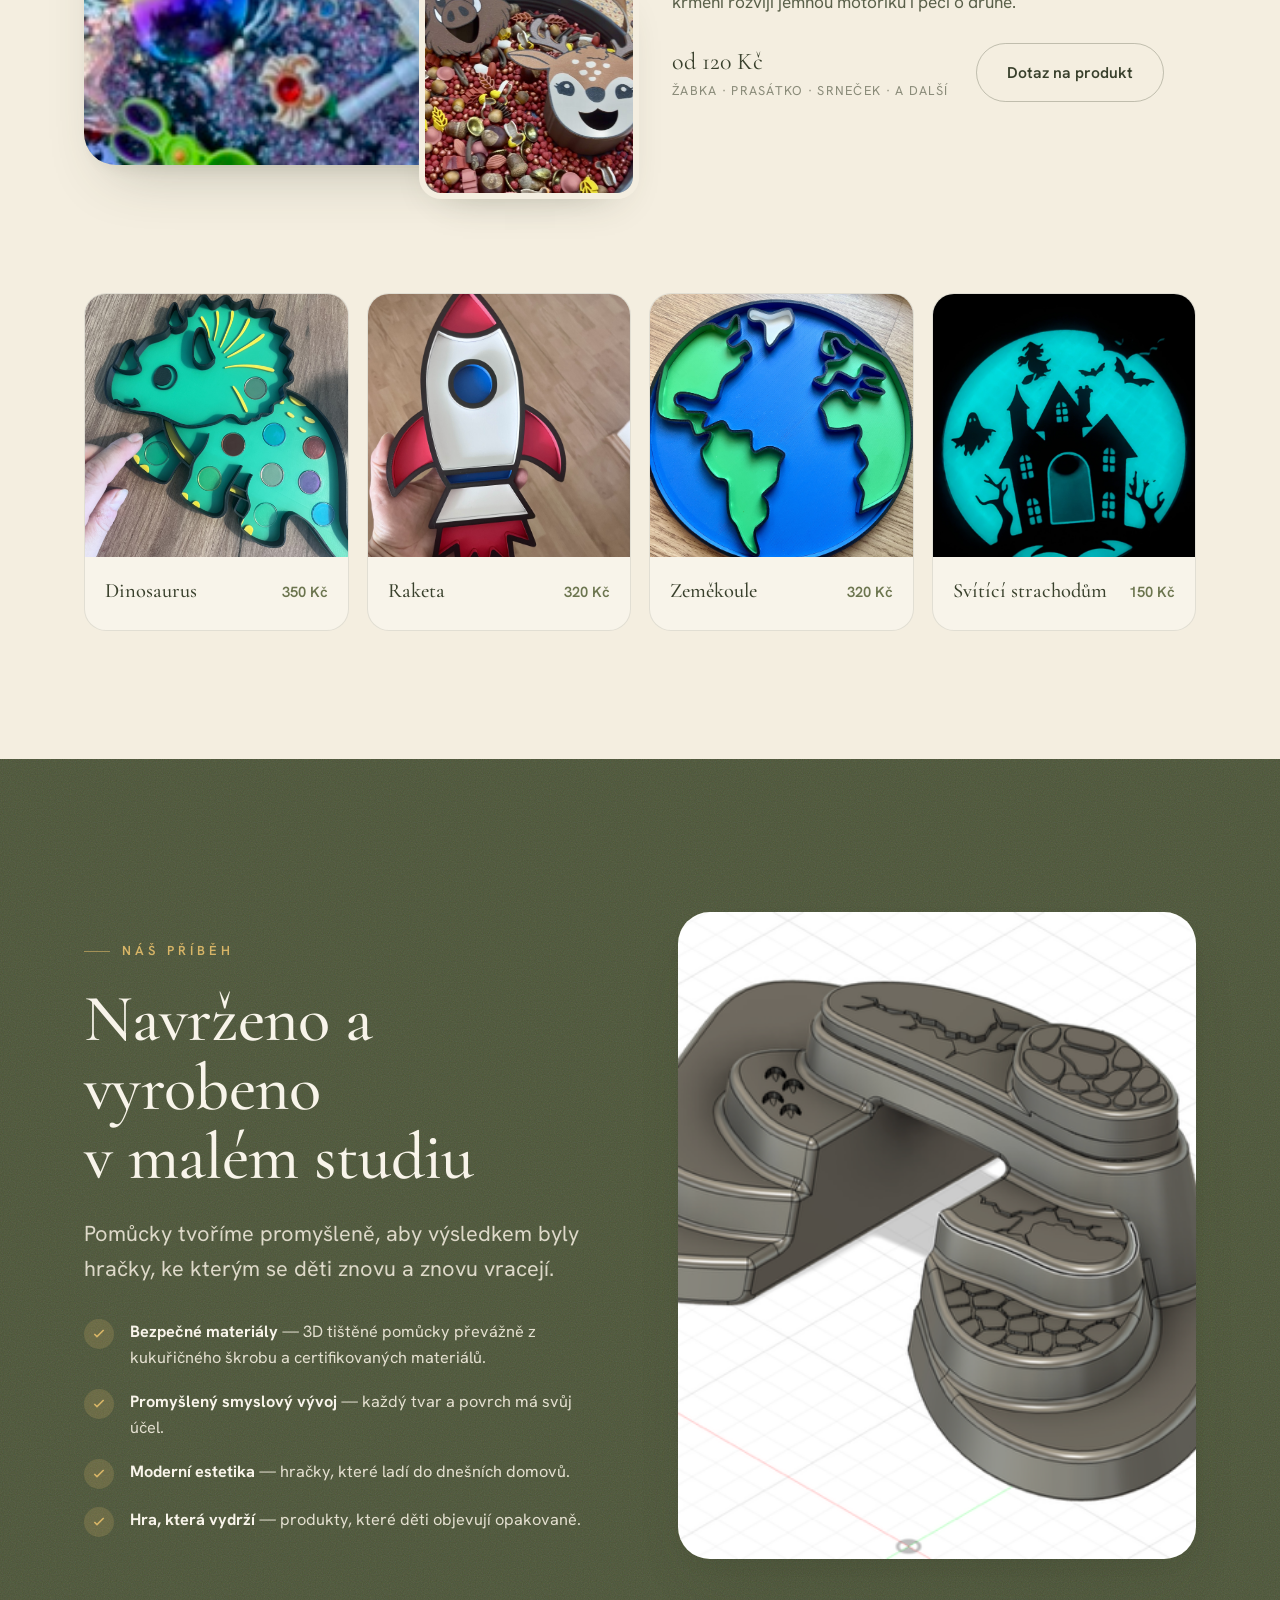
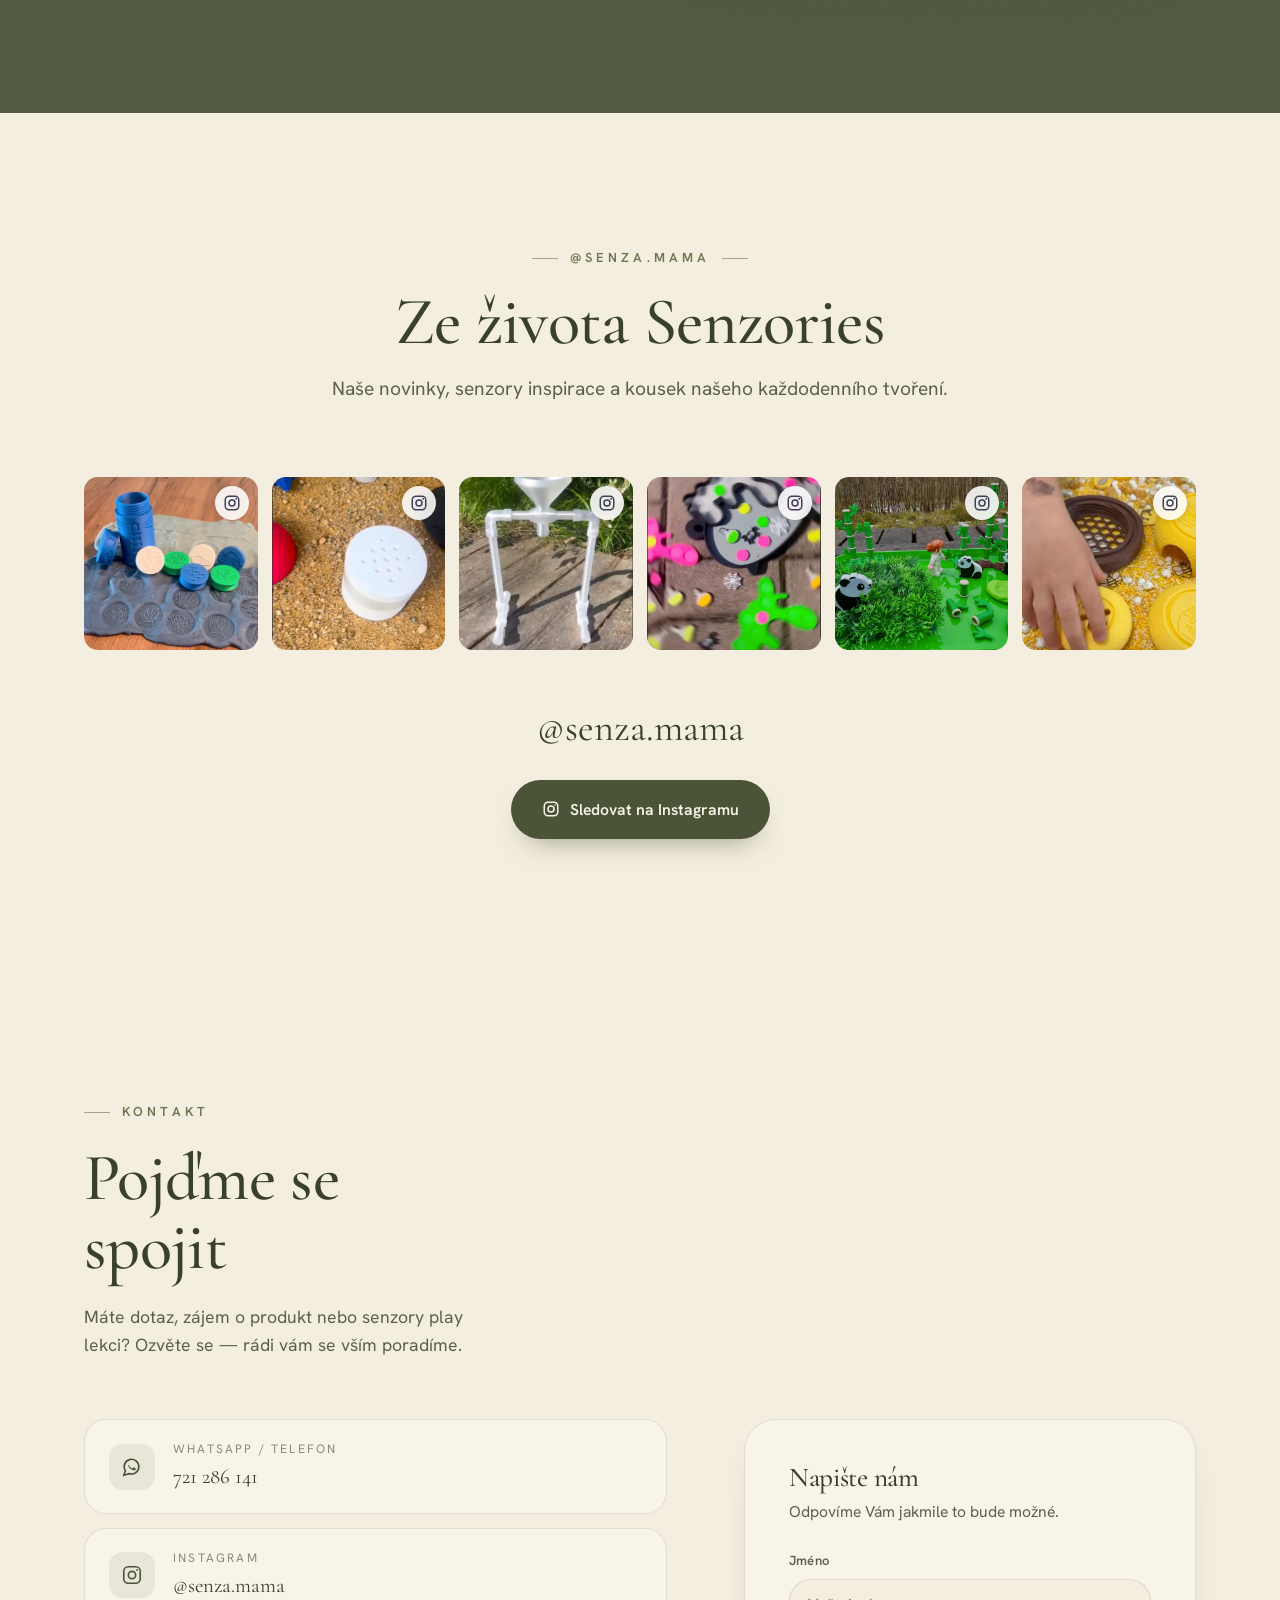
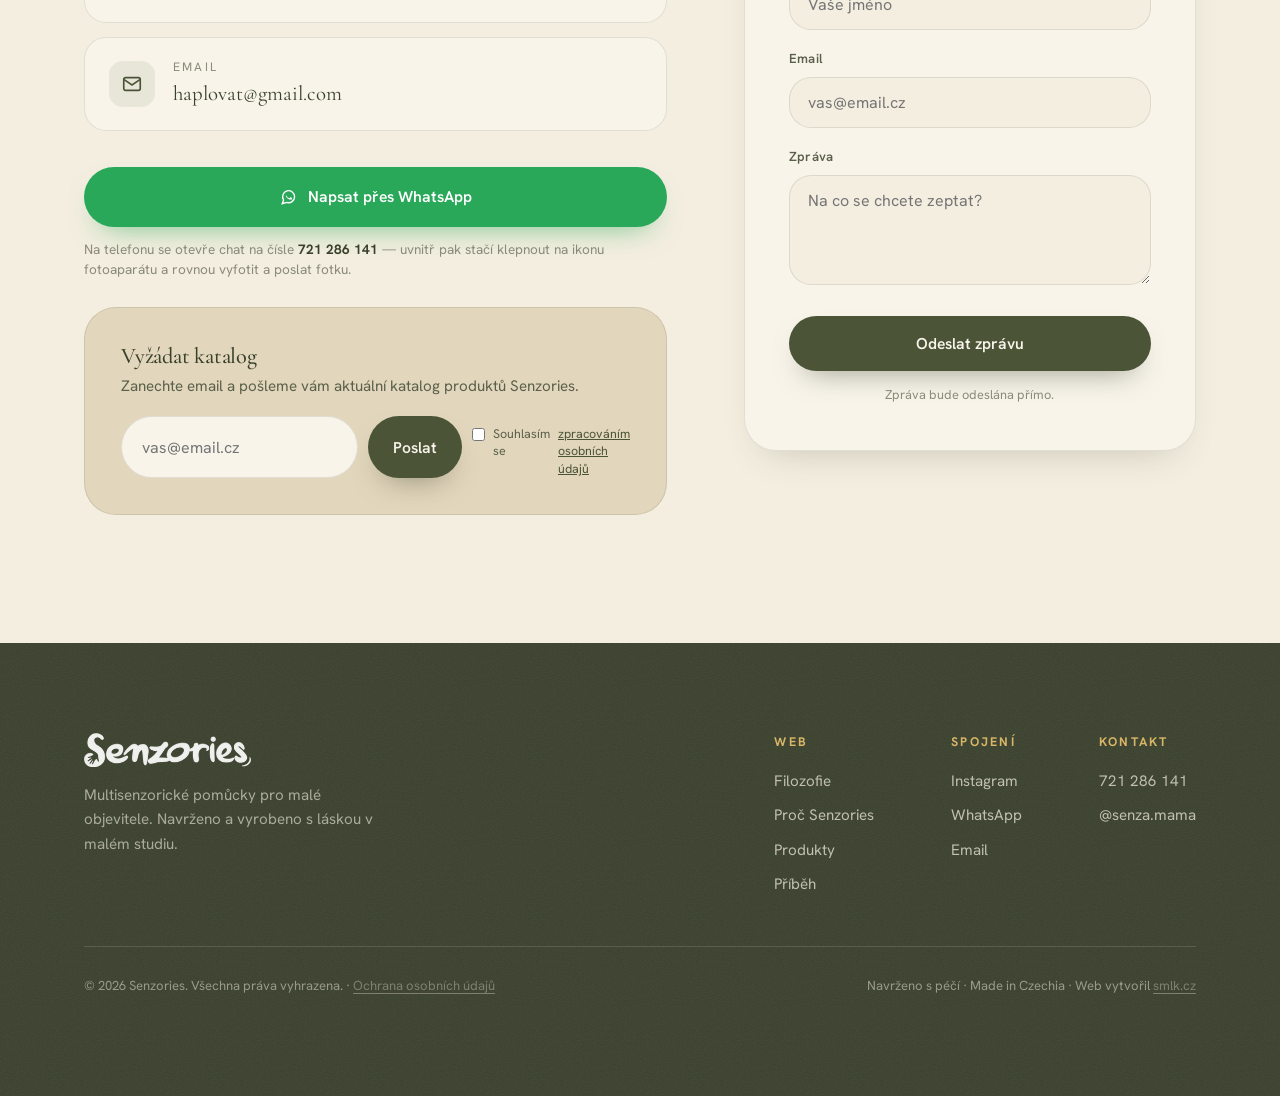
==== commit 8930cb92: "Hero formulář — checkbox zarovnán pod email+button Co-Authored-By: Claude Sonnet 4.6 <noreply@anthro" ====
--- a/index.html
+++ b/index.html
@@ -123,8 +123,10 @@
           <input type="hidden" name="form-name" value="newsletter">
           <input type="hidden" name="subject" value="Dinopark 30.5.2026">
           <p class="hidden"><label>Nevyplňujte<input name="bot-field" title="Nevyplňujte"></label></p>
-          <input type="email" name="email" placeholder="vas@email.cz" required aria-label="Váš e-mail">
-          <button type="submit" class="btn btn-primary">Chci být první</button>
+          <div class="hero-signup-row">
+            <input type="email" name="email" placeholder="vas@email.cz" required aria-label="Váš e-mail">
+            <button type="submit" class="btn btn-primary">Chci být první</button>
+          </div>
           <label class="gdpr-check"><input type="checkbox" required> Souhlasím se <a href="/gdpr.html">zpracováním osobních údajů</a></label>
         </form>
         <p class="hero-signup-ok" id="heroSignupOk">Výborně! Ozveme se jako první. 🎉</p>
--- a/styles.css
+++ b/styles.css
@@ -325,8 +325,9 @@
 .gdpr-check a { color: var(--olive-deep); text-decoration: underline; }
 .sticky-bar .gdpr-check { color: rgba(255,255,255,0.7); font-size: 0.72rem; }
 .sticky-bar .gdpr-check a { color: rgba(255,255,255,0.9); }
-.hero-signup-form { display: flex; gap: 8px; flex-wrap: nowrap; align-items: stretch; max-width: 420px; }
-.hero-signup-form input[type="email"] {
+.hero-signup-form { display: flex; flex-direction: column; gap: 10px; max-width: 420px; }
+.hero-signup-row { display: flex; gap: 8px; align-items: stretch; }
+.hero-signup-row input[type="email"] {
   flex: 1 1 200px; padding: 13px 18px;
   border: 1.5px solid rgba(75,84,55,0.22);
   border-radius: var(--r-pill); background: rgba(255,255,255,0.72);
@@ -335,8 +336,9 @@
   -webkit-backdrop-filter: blur(6px);
   backdrop-filter: blur(6px);
 }
-.hero-signup-form input[type="email"]:focus { border-color: var(--olive-deep); background: #fff; }
-.hero-signup-form .btn-primary { white-space: nowrap; }
+.hero-signup-row input[type="email"]:focus { border-color: var(--olive-deep); background: #fff; }
+.hero-signup-row .btn-primary { white-space: nowrap; }
+.hero-signup-row input[type="email"] { flex: 1; }
 
 .hero-leaf { position: absolute; pointer-events: none; color: var(--sage); z-index: 2; }
 .leaf-a { top: 92px; left: 39%; width: 88px; opacity: 0.5; }
